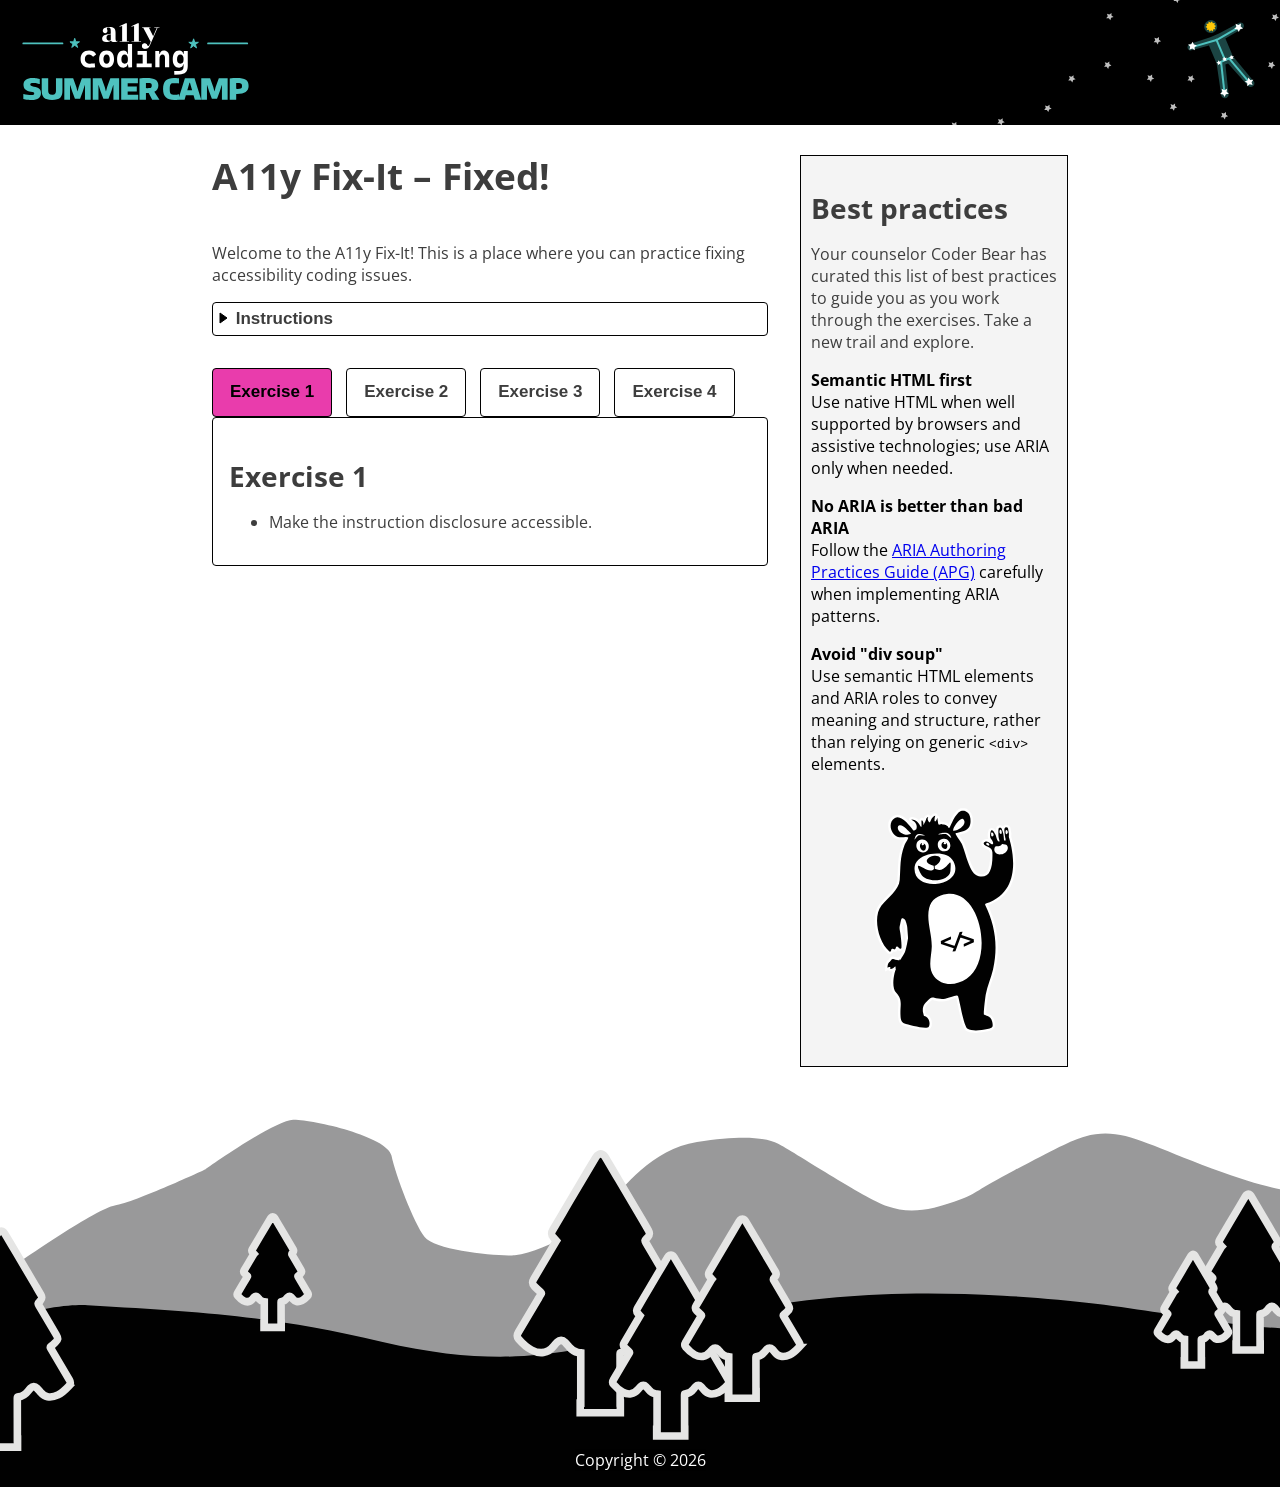
==== fixed/index.html @ e16481af "adjustments to radio group" ====
<!doctype html>
<html lang="en">
  <head>
    <meta charset="UTF-8" />
    <meta name="viewport" content="width=device-width, initial-scale=1.0" />
    <title>A11y Fix-It Fixed!</title>
    <meta http-equiv="X-UA-Compatible" content="ie=edge" />
    <link rel="stylesheet" href="./styles.css" />
    <link rel="preload" as="image" href="../images/noodles-black.png" />
    <link rel="preload" as="image" href="../images/noodles-white.png" />
    <link rel="preload" as="image" href="../images/fries.png" />
    <link rel="preload" as="image" href="../images/fries-white.png" />
    <link rel="preload" as="image" href="../images/burger.png" />
    <link rel="preload" as="image" href="../images/burger-white.png" />
    <script type="module" src="./scripts/main.js"></script>
    <link rel="preconnect" href="https://fonts.googleapis.com" />
    <link rel="preconnect" href="https://fonts.gstatic.com" crossorigin />
    <link
      href="https://fonts.googleapis.com/css2?family=Open+Sans:ital,wght@0,300..800;1,300..800&family=Rozha+One&display=swap"
      rel="stylesheet"
    />
    <link
      href="https://fonts.googleapis.com/css2?family=Material+Symbols+Outlined"
      rel="stylesheet"
    />
  </head>

  <body>
    <div class="grid-container">
      <header>
        <img
          class="left"
          src="../images/a11y-summer-camp-logo.svg"
          alt="A11y coding summer camp"
        />
        <img class="right" src="../images/header-constellation.svg" alt="" />
      </header>
      <div class="wrapper">
        <main class="exercises">
          <h1>A11y Fix-It – Fixed!</h1>
          <p>
            Welcome to the A11y Fix-It! This is a place where you can practice
            fixing accessibility coding issues.
          </p>

          <button
            id="toggle-button"
            class="disclosure-btn"
            type="button"
            aria-expanded="false"
            aria-controls="content-to-toggle"
          >
            Instructions
          </button>
          <div id="content-to-toggle" class="desc" aria-hidden="true">
            <p>
              With each exercise you will be presented with an inaccessible
              component. Your task is to identify and fix the accessibility
              issues.
            </p>
          </div>

          <div role="tablist" aria-label="Exercises" id="tablist">
            <button
              role="tab"
              aria-selected="true"
              aria-controls="exercise-1"
              id="exercise-1-tab"
              tabindex="0"
              class="tab-btn"
            >
              Exercise 1
            </button>
            <button
              role="tab"
              aria-selected="false"
              aria-controls="exercise-2"
              id="exercise-2-tab"
              tabindex="-1"
              class="tab-btn"
            >
              Exercise 2
            </button>
            <button
              role="tab"
              aria-selected="false"
              aria-controls="exercise-3"
              id="exercise-3-tab"
              tabindex="-1"
              class="tab-btn"
            >
              Exercise 3
            </button>
            <button
              role="tab"
              aria-selected="false"
              aria-controls="exercise-4"
              id="exercise-4-tab"
              tabindex="-1"
              class="tab-btn"
            >
              Exercise 4
            </button>
          </div>

          <div
            id="exercise-1"
            class="tab-content"
            role="tabpanel"
            aria-labelledby="exercise-1-tab"
          >
            <h2>Exercise 1</h2>
            <ul>
              <li>Make the instruction disclosure accessible.</li>
            </ul>
          </div>

          <div
            id="exercise-2"
            role="tabpanel"
            aria-labelledby="exercise-2-tab"
            hidden
            class="tab-content is-hidden"
          >
            <h2>Exercise 2</h2>
            <p>Fix this modal:</p>
            <button id="open-modal-button">What is ARIA?</button>

            <div
              id="modal"
              role="dialog"
              aria-modal="true"
              aria-labelledby="modal-heading"
              aria-hidden="true"
              hidden
            >
              <div class="modal-body">
                <button id="close-modal-button">Close</button>
                <h2 id="modal-heading">ARIA</h2>
                <p id="modal-description">
                  Accessible Rich Internet Applications (ARIA) provides roles,
                  states, and properties that help assistive technologies
                  understand custom web components when native HTML is not
                  enough. Use semantic HTML whenever possible and ARIA only when
                  needed. Learn more about ARIA and how to use it in the
                  following resources:
                </p>
                <ul>
                  <li>
                    <a href="https://www.w3.org/WAI/standards-guidelines/aria/"
                      >WAI-ARIA specification</a
                    >
                  </li>
                  <li>
                    <a href="https://www.w3.org/WAI/ARIA/apg/patterns/"
                      >ARIA Authoring Practices Guide (APG)</a
                    >
                  </li>
                  <li>
                    <a
                      href="https://developer.mozilla.org/en-US/docs/Web/Accessibility/ARIA"
                      >MDN ARIA documentation</a
                    >
                  </li>
                </ul>
              </div>
            </div>
          </div>

          <div
            id="exercise-3"
            role="tabpanel"
            aria-labelledby="exercise-3-tab"
            hidden
            class="tab-content is-hidden"
          >
            <h2>Exercise 3</h2>
            <p>Make this radio group accessible.</p>
            <h3 id="radio-group-label">Food options</h3>
            <div
              class="radio-group"
              aria-labelledby="radio-group-label"
              role="radiogroup"
            >
              <div
                id="a"
                role="radio"
                class="radio-option"
                aria-checked="true"
                tabindex="0"
              >
                <img src="../images/noodles-black.png" alt="Noodle bowl" />
                Option A
              </div>
              <div
                id="b"
                role="radio"
                class="radio-option"
                aria-checked="false"
                tabindex="-1"
              >
                <img src="../images/fries.png" alt="Fries" />
                Option B
              </div>
              <div
                id="c"
                role="radio"
                class="radio-option"
                aria-checked="false"
                tabindex="-1"
              >
                <img src="../images/burger.png" alt="Burger and drink" />
                Option C
              </div>
            </div>
          </div>

          <div
            id="exercise-4"
            role="tabpanel"
            aria-labelledby="exercise-4-tab"
            hidden
            class="tab-content is-hidden"
          >
            <h2>Exercise 4</h2>
            <p>Group the exercises above into a tab set.</p>
          </div>
        </main>
        <aside id="sidebar" aria-labelledby="sidebar-heading">
          <div>
            <h2 id="sidebar-heading">Best practices</h2>
            <p>
              Your counselor Coder Bear has curated this list of best practices
              to guide you as you work through the exercises. Take a new trail
              and explore.
            </p>
            <dl>
              <dt>Semantic HTML first</dt>
              <dd>
                Use native HTML when well supported by browsers and assistive
                technologies; use ARIA only when needed.
              </dd>

              <dt>No ARIA is better than bad ARIA</dt>
              <dd>
                Follow the
                <a href="https://www.w3.org/WAI/ARIA/apg/patterns/"
                  >ARIA Authoring Practices Guide (APG)</a
                >
                carefully when implementing ARIA patterns.
              </dd>

              <dt>Avoid "div soup"</dt>
              <dd>
                Use semantic HTML elements and ARIA roles to convey meaning and
                structure, rather than relying on generic
                <code>&lt;div&gt;</code> elements.
              </dd>
            </dl>
          </div>
          <figure>
            <img
              src="../images/coder-bear.svg"
              alt="Friendly, waving cartoon bear"
            />
          </figure>
        </aside>
      </div>

      <footer>
        <p>Copyright &copy; 2026</p>
      </footer>
    </div>
  </body>
</html>
---- fixed/styles.css ----
* {
  box-sizing: border-box;
  &:focus {
    outline: 2px solid #4b2e83;
    outline-offset: 2px;
  }
}
body {
  font-family: "Open Sans", sans-serif;
  margin: 0;
  padding: 0;
}
body.modal-open {
  overflow: hidden;
  &:before {
    content: "";
    position: fixed;
    top: 0;
    left: 0;
    width: 100%;
    height: 100%;
    background-color: rgba(0, 0, 0, 0.7);
    z-index: 999;
  }
}
body.modal-open .modal-body {
  position: relative;

  #close-modal-button {
    position: absolute;
    top: -20px;
    right: 0;
  }
}
dt {
  font-weight: bold;
}
dd {
  margin: 0 0 1em 0;
}

h1,
h2,
h3,
p,
li,
button {
  color: #3d3d3d;
}
h1 {
  font-size: 37px;
}
h2 {
  font-size: 28px;
  margin-bottom: 0;
}
.grid-container {
  display: flex;
  flex-direction: column;
  header {
    --logo-padding-inline: 0.75em;
    display: grid;
    grid-template-columns: 1fr 1fr;
    align-items: center;
    background-color: #000000;
    .left {
      justify-self: start;
      padding-inline: var(--logo-padding-inline);
      max-height: 83px;
    }
    .right {
      justify-self: end;
      max-height: 125px;
    }
  }
  .wrapper {
    --wrapper-padding: 2em;
    padding-inline: var(--wrapper-padding);
  }

  .exercises {
    display: flex;
    flex-direction: column;

    #content-to-toggle {
      display: none;
      border: 1px solid #010101;
      border-top: 0 none;
      padding: 1em;
    }

    .desc {
      display: none;
    }
    .disclosure-btn {
      background: transparent;
      border: 1px solid #010101;
      border-radius: 4px;
      text-align: left;
      font-size: 17px;
      font-weight: 700;
      line-height: 30px;
    }
    button[aria-expanded="false"]::before {
      content: url("data:image/svg+xml,%3C%3Fxml version='1.0' encoding='utf-8'%3F%3E%3Csvg xmlns='http://www.w3.org/2000/svg' width='12' height='12' viewBox='0 0 12 12' style='forced-color-adjust: auto;'%3E%3Cpolygon points='1 1, 1 11, 8 6' fill='currentcolor' stroke= 'currentcolor' /%3E%3C/svg%3E%0A");
      position: relative;
    }
    button[aria-expanded="true"]::before {
      content: url("data:image/svg+xml,%3C%3Fxml version='1.0' encoding='utf-8'%3F%3E%3Csvg xmlns='http://www.w3.org/2000/svg' width='12' height='12' viewBox='0 0 12 12' style='forced-color-adjust: auto;'%3E%3Cpolygon points='1 1, 11 1, 6 8' fill='currentcolor' stroke= 'currentcolor' /%3E%3C/svg%3E ");
      position: relative;
      left: -4px;
      top: 2px;
    }
    #open-modal-button {
      background: black;
      border: none;
      color: white;
      font-size: 23px;
      padding: 12px 17px;
      text-transform: uppercase;
      width: max-content;
    }

    #modal {
      display: block;
      background: white;
      border: 2px solid #333;
      padding: 20px;
      position: fixed;
      top: 20%;
      left: 20%;
      z-index: 9999;
      max-width: 50%;
    }

    #modal[hidden] {
      display: none;
    }

    .radio-group {
      display: flex;
      flex-wrap: wrap;
      gap: 10px;
      .radio-option {
        align-items: center;
        border: 4px solid #3d3d3d;
        border-radius: 18px;
        color: #000;
        cursor: pointer;
        display: flex;
        gap: 10px;
        padding: 0 25px;
        position: relative;
      }
      .radio-option:hover,
      .radio-option:focus,
      .radio-option:focus-within,
      .radio-option[aria-checked="true"] {
        background: black;
        border-color: black;
        color: #fff;
      }

      .radio-option[aria-checked="false"] {
        background: transparent;
      }

      @media (forced-colors: active) {
        .radio-option {
          forced-color-adjust: auto;
          background: Canvas;
          border-color: CanvasText;
          color: CanvasText;
        }

        .radio-option:focus,
        .radio-option:focus-visible {
          outline: 2px solid Highlight;
          outline-offset: 2px;
        }

        .radio-option[aria-checked="true"] {
          background: Highlight;
          border-color: Highlight;
          color: HighlightText;
        }
      }
    }

    #tablist {
      margin-top: 2rem;

      .tab-btn {
        background: transparent;
        border: 1px solid #010101;
        border-radius: 4px;
        font-size: 17px;
        font-weight: 700;
        line-height: 30px;
        margin-right: 10px;
        padding: 0.5em 1em;

        &[aria-selected="true"],
        &:hover,
        &:focus {
          background-color: #e93cac;
          color: black;
        }
      }
    }
    .tab-content {
      border: 1px solid #010101;
      border-radius: 4px;
      padding: 1em;
    }
    .tab-content.is-hidden {
      display: none;
    }
  }
  main {
    grid-area: main;
    padding-inline: 2em;
  }
  #sidebar {
    grid-area: sidebar;
    align-items: flex-end;
    background-color: #f4f4f4;
    border: 1px solid black;
    display: flex;
    flex-direction: column;
    justify-content: space-between;
    padding: 10px;
    margin-top: 30px;
    div {
      align-self: flex-start;
    }
    img {
      width: 144px;
    }
  }
}

footer {
  grid-area: footer;
  background-image: url(../images/footer.svg);
  background-repeat: repeat-x;
  background-size: cover;
  display: flex;
  height: 380px;
  justify-content: center;
  align-content: end;
  flex-wrap: wrap;
  margin-top: 40px;
  p {
    color: white;
    background-color: #000000;
  }
  @media (min-width: 1920px) {
    background-size: auto;
  }
}

@media (min-width: 992px) {
  .grid-container {
    header {
      --logo-padding-inline: 1.3em;
    }
    .wrapper {
      --wrapper-padding: 5em;
      display: grid;
      grid-template-areas: "main  sidebar";
      grid-template-columns: minmax(auto, 960px) 300px;
      margin: 0 100px;
      aside {
        margin-right: 2em;
      }
    }
  }
}
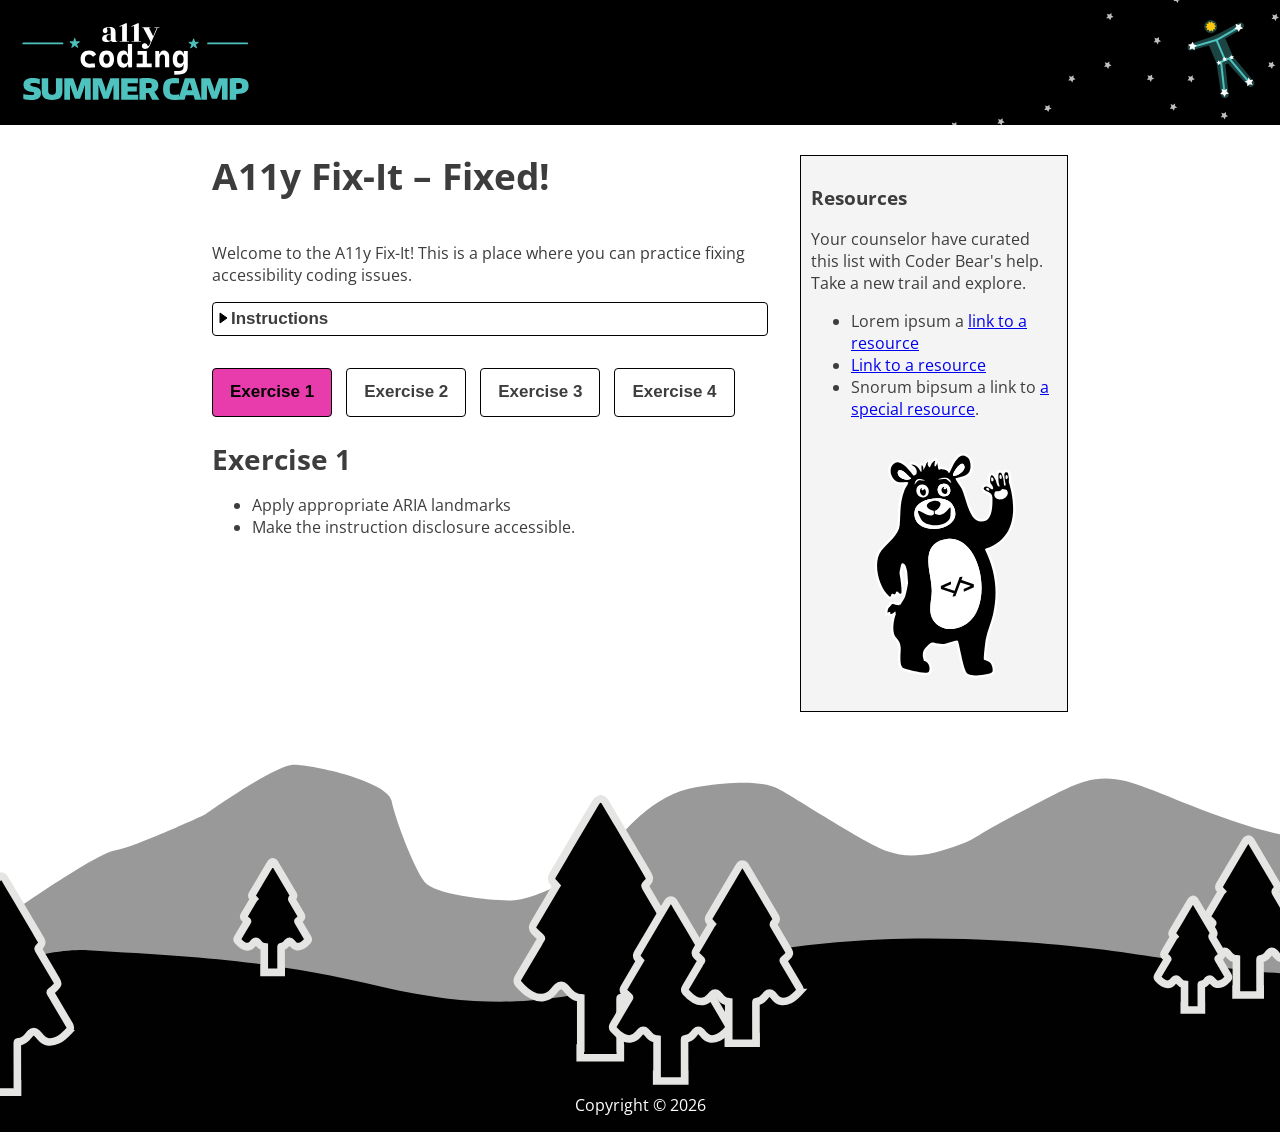
==== commit a97b34b9: "Adds link and styles to coder bear's tummy." ====
--- a/fixed/index.html
+++ b/fixed/index.html
@@ -1,275 +1,149 @@
-<!doctype html>
+<!DOCTYPE html>
 <html lang="en">
-  <head>
-    <meta charset="UTF-8" />
-    <meta name="viewport" content="width=device-width, initial-scale=1.0" />
-    <title>A11y Fix-It Fixed!</title>
-    <meta http-equiv="X-UA-Compatible" content="ie=edge" />
-    <link rel="stylesheet" href="./styles.css" />
-    <link rel="preload" as="image" href="../images/noodles-black.png" />
-    <link rel="preload" as="image" href="../images/noodles-white.png" />
-    <link rel="preload" as="image" href="../images/fries.png" />
-    <link rel="preload" as="image" href="../images/fries-white.png" />
-    <link rel="preload" as="image" href="../images/burger.png" />
-    <link rel="preload" as="image" href="../images/burger-white.png" />
-    <script type="module" src="./scripts/main.js"></script>
-    <link rel="preconnect" href="https://fonts.googleapis.com" />
-    <link rel="preconnect" href="https://fonts.gstatic.com" crossorigin />
-    <link
-      href="https://fonts.googleapis.com/css2?family=Open+Sans:ital,wght@0,300..800;1,300..800&family=Rozha+One&display=swap"
-      rel="stylesheet"
-    />
-    <link
-      href="https://fonts.googleapis.com/css2?family=Material+Symbols+Outlined"
-      rel="stylesheet"
-    />
-  </head>
 
-  <body>
-    <div class="grid-container">
-      <header>
-        <img
-          class="left"
-          src="../images/a11y-summer-camp-logo.svg"
-          alt="A11y coding summer camp"
-        />
-        <img class="right" src="../images/header-constellation.svg" alt="" />
-      </header>
-      <div class="wrapper">
-        <main class="exercises">
-          <h1>A11y Fix-It – Fixed!</h1>
-          <p>
-            Welcome to the A11y Fix-It! This is a place where you can practice
-            fixing accessibility coding issues.
-          </p>
+<head>
+  <meta charset="UTF-8">
+  <meta name="viewport" content="width=device-width, initial-scale=1.0">
+  <title>A11y Fix-It Fixed!</title>
+  <meta http-equiv="X-UA-Compatible" content="ie=edge">
+  <link rel="stylesheet" href="./styles.css">
+  <link rel="preload" as="image" href="../images/noodles-black.png">
+  <link rel="preload" as="image" href="../images/noodles-white.png">
+  <link rel="preload" as="image" href="../images/fries.png">
+  <link rel="preload" as="image" href="../images/fries-white.png">
+  <link rel="preload" as="image" href="../images/burger.png">
+  <link rel="preload" as="image" href="../images/burger-white.png">
+  <script type="module" src="./scripts/main.js"></script>
+  <link rel="preconnect" href="https://fonts.googleapis.com">
+  <link rel="preconnect" href="https://fonts.gstatic.com" crossorigin>
+  <link href="https://fonts.googleapis.com/css2?family=Open+Sans:ital,wght@0,300..800;1,300..800&family=Rozha+One&display=swap" rel="stylesheet">
+  <link href="https://fonts.googleapis.com/css2?family=Material+Symbols+Outlined" rel="stylesheet" />
 
-          <button
-            id="toggle-button"
-            class="disclosure-btn"
-            type="button"
-            aria-expanded="false"
-            aria-controls="content-to-toggle"
-          >
-            Instructions
-          </button>
-          <div id="content-to-toggle" class="desc" aria-hidden="true">
-            <p>
-              With each exercise you will be presented with an inaccessible
-              component. Your task is to identify and fix the accessibility
-              issues.
-            </p>
-          </div>
+</head>
+<body>
+  <div class="grid-container">
+  <header>
+    <img class="left" src="../images/a11y-summer-camp-logo.svg" alt="A11y summer camp header image">
+    <img class="right" src="../images/header-constellation.svg" alt="A11y summer camp header image">
+  </header>
+  <div class="wrapper">
+    <main class="exercises">
+      <h1>A11y Fix-It – Fixed!</h1>
+      <p>Welcome to the A11y Fix-It! This is a place where you can practice fixing accessibility coding issues.</p>
 
-          <div role="tablist" aria-label="Exercises" id="tablist">
-            <button
-              role="tab"
-              aria-selected="true"
-              aria-controls="exercise-1"
-              id="exercise-1-tab"
-              tabindex="0"
-              class="tab-btn"
-            >
-              Exercise 1
-            </button>
-            <button
-              role="tab"
-              aria-selected="false"
-              aria-controls="exercise-2"
-              id="exercise-2-tab"
-              tabindex="-1"
-              class="tab-btn"
-            >
-              Exercise 2
-            </button>
-            <button
-              role="tab"
-              aria-selected="false"
-              aria-controls="exercise-3"
-              id="exercise-3-tab"
-              tabindex="-1"
-              class="tab-btn"
-            >
-              Exercise 3
-            </button>
-            <button
-              role="tab"
-              aria-selected="false"
-              aria-controls="exercise-4"
-              id="exercise-4-tab"
-              tabindex="-1"
-              class="tab-btn"
-            >
-              Exercise 4
-            </button>
-          </div>
-
-          <div
-            id="exercise-1"
-            class="tab-content"
-            role="tabpanel"
-            aria-labelledby="exercise-1-tab"
-          >
-            <h2>Exercise 1</h2>
-            <ul>
-              <li>Make the instruction disclosure accessible.</li>
-            </ul>
-          </div>
-
-          <div
-            id="exercise-2"
-            role="tabpanel"
-            aria-labelledby="exercise-2-tab"
-            hidden
-            class="tab-content is-hidden"
-          >
-            <h2>Exercise 2</h2>
-            <p>Fix this modal:</p>
-            <button id="open-modal-button">What is ARIA?</button>
-
-            <div
-              id="modal"
-              role="dialog"
-              aria-modal="true"
-              aria-labelledby="modal-heading"
-              aria-hidden="true"
-              hidden
-            >
-              <div class="modal-body">
-                <button id="close-modal-button">Close</button>
-                <h2 id="modal-heading">ARIA</h2>
-                <p id="modal-description">
-                  Accessible Rich Internet Applications (ARIA) provides roles,
-                  states, and properties that help assistive technologies
-                  understand custom web components when native HTML is not
-                  enough. Use semantic HTML whenever possible and ARIA only when
-                  needed. Learn more about ARIA and how to use it in the
-                  following resources:
-                </p>
-                <ul>
-                  <li>
-                    <a href="https://www.w3.org/WAI/standards-guidelines/aria/"
-                      >WAI-ARIA specification</a
-                    >
-                  </li>
-                  <li>
-                    <a href="https://www.w3.org/WAI/ARIA/apg/patterns/"
-                      >ARIA Authoring Practices Guide (APG)</a
-                    >
-                  </li>
-                  <li>
-                    <a
-                      href="https://developer.mozilla.org/en-US/docs/Web/Accessibility/ARIA"
-                      >MDN ARIA documentation</a
-                    >
-                  </li>
-                </ul>
-              </div>
-            </div>
-          </div>
-
-          <div
-            id="exercise-3"
-            role="tabpanel"
-            aria-labelledby="exercise-3-tab"
-            hidden
-            class="tab-content is-hidden"
-          >
-            <h2>Exercise 3</h2>
-            <p>Make this radio group accessible.</p>
-            <h3 id="radio-group-label">Food options</h3>
-            <div
-              class="radio-group"
-              aria-labelledby="radio-group-label"
-              role="radiogroup"
-            >
-              <div
-                id="a"
-                role="radio"
-                class="radio-option"
-                aria-checked="true"
-                tabindex="0"
-              >
-                <img src="../images/noodles-black.png" alt="Noodle bowl" />
-                Option A
-              </div>
-              <div
-                id="b"
-                role="radio"
-                class="radio-option"
-                aria-checked="false"
-                tabindex="-1"
-              >
-                <img src="../images/fries.png" alt="Fries" />
-                Option B
-              </div>
-              <div
-                id="c"
-                role="radio"
-                class="radio-option"
-                aria-checked="false"
-                tabindex="-1"
-              >
-                <img src="../images/burger.png" alt="Burger and drink" />
-                Option C
-              </div>
-            </div>
-          </div>
-
-          <div
-            id="exercise-4"
-            role="tabpanel"
-            aria-labelledby="exercise-4-tab"
-            hidden
-            class="tab-content is-hidden"
-          >
-            <h2>Exercise 4</h2>
-            <p>Group the exercises above into a tab set.</p>
-          </div>
-        </main>
-        <aside id="sidebar" aria-labelledby="sidebar-heading">
-          <div>
-            <h2 id="sidebar-heading">Best practices</h2>
-            <p>
-              Your counselor Coder Bear has curated this list of best practices
-              to guide you as you work through the exercises. Take a new trail
-              and explore.
-            </p>
-            <dl>
-              <dt>Semantic HTML first</dt>
-              <dd>
-                Use native HTML when well supported by browsers and assistive
-                technologies; use ARIA only when needed.
-              </dd>
-
-              <dt>No ARIA is better than bad ARIA</dt>
-              <dd>
-                Follow the
-                <a href="https://www.w3.org/WAI/ARIA/apg/patterns/"
-                  >ARIA Authoring Practices Guide (APG)</a
-                >
-                carefully when implementing ARIA patterns.
-              </dd>
-
-              <dt>Avoid "div soup"</dt>
-              <dd>
-                Use semantic HTML elements and ARIA roles to convey meaning and
-                structure, rather than relying on generic
-                <code>&lt;div&gt;</code> elements.
-              </dd>
-            </dl>
-          </div>
-          <figure>
-            <img
-              src="../images/coder-bear.svg"
-              alt="Friendly, waving cartoon bear"
-            />
-          </figure>
-        </aside>
+      <button id="toggle-button" class="disclosure-btn" type="button" aria-expanded="false" aria-controls="content-to-toggle">Instructions</button>
+      <div id="content-to-toggle" class="desc" aria-hidden="true">
+        <p>With each exercise you will be presented with an inaccessible component. Your task is to identify and fix the accessibility issues.</p>
+        <p>Exercises 2 - X are commented out and can be uncommented as you progress.</p>
       </div>
 
-      <footer>
-        <p>Copyright &copy; 2026</p>
-      </footer>
+      <div role="tablist" aria-label="Exercises" id="tablist">
+        <button role="tab" aria-selected="true" aria-controls="exercise-1" id="exercise-1-tab" class="tab-btn">Exercise 1</button>
+        <button role="tab" aria-selected="false" aria-controls="exercise-2" id="exercise-2-tab" class="tab-btn">Exercise 2</button>
+        <button role="tab" aria-selected="false" aria-controls="exercise-3" id="exercise-3-tab" class="tab-btn">Exercise 3</button>
+        <button role="tab" aria-selected="false" aria-controls="exercise-4" id="exercise-4-tab" class="tab-btn">Exercise 4</button>
+      </div>
+
+      <div id="exercise-1" class="tab-content" role="tabpanel" aria-labelledby="exercise-1-tab">
+        <h2>Exercise 1</h2>
+        <ul>
+          <li>Apply appropriate ARIA landmarks</li>
+          <li>Make the instruction disclosure accessible.</li>
+        </ul>
+      </div>
+
+      <div id="exercise-2" role="tabpanel" aria-labelledby="exercise-2-tab" class="tab-content is-hidden">
+        <h2>Exercise 2</h2>
+        <p>Fix this modal:</p>
+        <button id="open-modal-button">View hints</button>
+
+        <div id="modal" role="dialog" aria-modal="true" aria-labelledby="modal-heading" aria-hidden="true">
+          <div class="modal-body">
+            <button id="close-modal-button">Close</button>
+            <h2 id="modal-heading">Hints</h2>
+            <p>Here are some <a href="#">hints</a> to help you complete the <a href="#">exercises</a>.</p>
+            <button id="another-button">Another Button</button>
+          </div>
+        </div>
+      </div>
+
+      <div id="exercise-3" role="tabpanel" aria-labelledby="exercise-3-tab" class="tab-content is-hidden">
+        <h2>Exercise 3</h2>
+        <p>Make this radio group accessible.</p>
+        <div class="radio-group" aria-label="Food options" role="radiogroup">
+          <div id="a" role="radio" class="radio-option selected" aria-checked="true" tabindex="0">
+            <img src="../images/noodles-black.png" alt="Noodle bowl">
+            Option A
+          </div>
+          <div id="b" role="radio" class="radio-option" aria-checked="false" tabindex="-1">
+            <img src="../images/fries.png" alt="Fries">
+            Option B
+          </div>
+          <div id="c" role="radio" class="radio-option" aria-checked="false" tabindex="-1">
+            <img src="../images/burger.png" alt="Burger and drink">
+            Option C
+          </div>
+        </div>
+      </div>
+
+      <div id="exercise-4" role="tabpanel" aria-labelledby="exercise-4-tab" class="tab-content is-hidden">
+        <h2>Exercise 4</h2>
+        <p>Group the exercises above into a tab set.</p>
+      </div>
+    </main>
+  <aside id="sidebar" aria-labelledby="sidebar-heading">
+    <div>
+      <h3 id="sidebar-heading">Resources</h3>
+      <p>Your counselor have curated this list with Coder Bear's help. Take a new trail and explore.</p>
+      <ul>
+        <li>Lorem ipsum a <a href="#">link to a resource</a></li>
+        <li><a href="#">Link to a resource</a></li>
+        <li>Snorum bipsum a link to <a href="#">a special resource</a>.</li>
+      </ul>
     </div>
-  </body>
-</html>
+    <figure>
+      <svg xmlns="http://www.w3.org/2000/svg" viewBox="0 0 300 475" role="img" aria-labelledby="coder-bear-title">
+        <title id="coder-bear-title">Friendly, waving cartoon bear</title>
+        <g>
+          <path class="cls-2" d="M288.04,61.73c.03-1.27.12-4.1.18-5.43.05-1.12-.09-1.83-.27-2.57-.12-.5-.33-1.35-.62-3.74-.05-.36-.09-.74-.13-1.11-.23-2.06-.49-4.39-1.43-6.48-1.5-3.33-4.43-5.25-8.06-5.25-2.87,0-5.29,1.16-6.88,3.22-1.9-1.88-3.96-2.13-6.2-2.22-.28-.01-.59-.02-.93-.04h-.32c-1.65,0-3.21.66-4.39,1.86-2.07,2.1-2.62,5.49-2.72,9.72-2.12-3.07-5.12-6.05-8.79-6.05-1.78,0-6.07.75-7.57,7.75-1.46,6.8-1.2,12.19.75,16.07-1.29-.5-2.64-.82-4.06-.83h-.07c-3.5,0-8.14,1.73-10.07,5.54-.87,1.72-1.86,5.26,1.29,9.53,1.69,2.28,4.39,3.44,7.26,4.66,5.34,2.28,8.59,3.99,8.75,8.64.91,26.36-3.82,36.98-7.94,41.24-2.4,2.49-5.43,3.7-9.24,3.7-1.6,0-3.36-.21-5.23-.63-11.46-2.57-18.54-25.01-24.24-43.04-2.76-8.73-5.36-16.98-8.37-23.03-1.52-3.06-4.1-6.79-6.6-10.4-1.07-1.54-2.27-3.27-3.24-4.78.79-.2,1.61-.39,2.45-.59,8.5-2.04,19.09-4.57,24.06-14.63,4.43-8.95,3.85-25.53-3.53-33.5-4.43-4.79-9.22-7.21-14.21-7.21v-.02c-13.35,0-22.57,16.47-30.09,33.27-3.41-2.47-8.04-4.05-11.03-4.05-.22,0-.44,0-.65.02-.89-.42-2.25-.95-3.9-.95-.51,0-1.08.05-1.71.19-.08-.52-.16-1.04-.23-1.51-.21-1.38-.43-2.8-.69-4.18-.2-1.04-.33-1.73-.45-2.24-.75-3.31-2.92-4.21-4.26-4.43-.05-.95-.34-1.86-.88-2.66-.97-1.45-2.62-2.31-4.4-2.31-2.84,0-6.66,2.77-9.6,6.15-.13-.49-.35-.99-.69-1.5-.94-1.41-2.53-2.26-4.24-2.26-1.58,0-2.73.68-3.84,1.34-3.6,2.14-4.4,4.77-5.1,7.09,0,.04-.03.09-.04.13-.96-.86-2.3-1.65-4.05-1.65-1.5,0-2.91.6-3.95,1.7-.95.99-1.46,2.19-1.71,3.69-2.06-2.04-4.56-3.96-7.6-5.31-2.51-1.12-5.29-1.78-7.42-1.78-3.86,0-5.3,2.31-5.74,3.3-1.92,4.33,2.19,6.93,3.94,8.05,2.04,1.29,5.12,3.25,6.26,5.96.58,1.39.68,3.03.3,4.99-.05-.06-.09-.12-.14-.18-8.34-10.59-20.93-26.58-34.57-26.59-2.74,0-5.38.65-7.83,1.94-8.78,4.61-13.1,14.46-11.27,25.72,1.69,10.39,9,21.77,21.51,23.8,1.62.26,3.28.39,5.09.39,1.95,0,3.76-.14,5.51-.28.67-.05,1.33-.11,1.98-.15-.16.27-.32.54-.47.8-1.66,2.81-3.55,5.99-4.66,8.99-7.97,21.62-8.57,36.72-9.27,54.21-.25,6.2-.5,12.61-1.09,19.87-1.07,13.19-11.85,24.13-23.26,35.72-4.68,4.75-9.52,9.66-13.66,14.78-9.47,11.7-12.64,30.89-8.68,52.63,3.77,20.71,13.28,39.3,25.43,49.72,1.32,1.13,3,1.75,4.73,1.75,3.21,0,6.01-2.06,6.99-5.07.83.31,1.7.47,2.59.47,2.82,0,5.33-1.6,6.55-4.03l.93.76c1.31,1.07,2.96,1.66,4.64,1.66,2.47,0,4.65-1.19,5.98-3.06-.72,2.49-1.39,4.31-1.96,5.3-.95,1.64-2.08,3.53-3.28,5.54-.85,1.42-1.77,2.96-2.71,4.56-1.32.07-2.52.58-3.43,1.43-.1-.02-.2-.04-.31-.07-2.28-.49-4.02-.96-5.41-1.34-1.99-.55-3.43-.94-4.96-.94-4.14,0-6.09,3.02-6.74,4.01-.25.39-.46.71-.63.99-.51.79-1.36,1.78-2.57,2.97-.42.41-.92.91-1.52,1.5-3.57,3.54-4.06,10.66-4.11,13.56l-.13,7.95,6.5-2.99c1.23,1.87,3.37,2.94,5.92,2.94,1.06,0,2.16-.18,3.27-.52-.39,1.29-.71,2.52-.97,3.7-3.21,14.68-4.97,34.4,4.92,44.96,8.71,9.3,8.33,16.07,7.71,27.29-.23,4.22-.5,8.99-.28,14.48v.13c.31,7.78.77,19.53,11.88,23.31,5.6,1.9,30.99,8.99,44.66,8.99,3.94,0,9.45-.48,11.83-4.68,3.08-5.42,3.01-13.1-.18-19.56-2.3-4.67-5.94-7.99-10.21-9.41-.14-.51-.3-1.19-.5-2.09-.06-.27-.11-.48-.14-.62l-.71-2.87c-.54-9.88,1.91-12.23,9.88-19.88,1.05-1.01,2.18-2.09,3.38-3.27.22-.2,1.09-.56,2.03-.56.31,0,.48.04.52.05,7.77,2.18,13.83,3.2,19.05,3.2,6.57,0,11.49-1.58,17.2-3.41,3.44-1.1,7.27-2.33,12.23-3.49,1.28,4.68,2.74,11.48,4.28,18.62,5.74,26.61,10,44.42,16.68,49.41,4.96,3.7,15.66,4.51,19.37,4.51.65,0,1.25-.02,1.8-.05,6.13-.4,17.88-2.24,23.83-3.31,5.93-1.07,10.68-2.2,13.38-6.21,2.48-3.68,2.16-8.39.92-14.33-2.72-12.97-11.87-15.79-16.78-17.31-.24-.07-.5-.16-.77-.24.18-7.8,3.11-33.05,3.97-37.94,1.64-9.32,4.66-18.2,7.85-27.61,2.66-7.85,5.42-15.96,7.27-24.29,10.48-47.09,5.6-89.94-15.35-134.58,18.01-6.51,32-16.81,41.63-30.63,8.35-11.99,13.44-26.68,15.12-43.66,2.01-20.24-.79-43.4-8.32-68.82ZM62.6,266.86c-.37-3.99-.96-6.96-1.44-9.35-.91-4.56-1.37-6.84.34-12.54.62-2.07,1.01-4.02,1.35-5.73.06-.29.12-.61.19-.94,1.4,2.99,3.85,11.61,3.67,15.47v.62l1.3,16.96c.06.85.03,1.69-.11,2.51-1.14,6.72-2.35,12.77-3.5,17.59.28-6.56-.7-14.95-1.37-20.68-.18-1.58-.34-2.94-.43-3.91ZM235.17,201.09c-1.38.46-2.03,1.91-1.39,3.22,21.07,43.58,26.92,86.19,16.27,134.03-3.93,17.66-12.01,34.26-15.16,52.12-.92,5.18-5.1,40.3-3.78,41.94,2.35,2.93,14.42,1.24,17.39,15.43,2.33,11.14.14,12.71-10.29,14.59-5.93,1.07-17.5,2.87-23.27,3.25-.44.03-.94.04-1.48.04-4.88,0-13.24-1.17-16.38-3.51-8.31-6.2-15.15-52.87-19.88-67.91-.31-.97-1.26-1.58-2.27-1.58-.17,0-.34.02-.51.05-15.24,3.24-20.78,7.32-30.73,7.32-4.54,0-9.99-.85-17.7-3.01-.58-.16-1.21-.24-1.87-.24-2.01,0-4.24.72-5.53,1.99-10.68,10.48-15.55,13.32-14.73,27.23,0,.16.03.31.07.46l.76,3.07c.22.92,1.15,5.71,2.09,5.84,9.33,1.29,13.63,14.83,9.45,22.19-.87,1.54-3.64,2.15-7.48,2.15-12.7,0-37.07-6.69-43.05-8.72-7.9-2.69-8.19-11.25-8.49-18.9-.78-19.87,5.04-30.23-8.78-44.98-8.33-8.9-6.56-27.33-3.69-40.47.66-3,1.75-6.17,3.04-9.38-.46-.56-.79-.97-.79-.97,0,0,.55-3.8-.82-3.8-.44,0-1.09.4-2.02,1.46-2.04,2.31-4.78,3.46-6.6,3.46-1.58,0-2.47-.87-1.59-2.59.65-1.29.17-1.71-.75-1.71-1.72,0-4.95,1.49-4.95,1.49,0,0,.12-7.6,2.63-10.09,4.28-4.24,3.39-3.18,5.41-6.3.81-1.25,1.47-1.73,2.53-1.73,1.59,0,4.09,1.06,9.33,2.18,1.95.41,3.18.57,3.95.57,2.6,0-.18-1.83,1.15-1.83h.13c.72.05,1.36.32,2.05.63,2.91-5.03,5.74-9.62,7.82-13.22,3.14-5.43,6.49-24.12,7.51-30.12.21-1.23.26-2.48.17-3.73l-1.3-16.96c.27-5.81-3.69-18.49-5.34-19.72-2.26-1.69-3.83-2.41-4.96-2.41-3.15,0-2.88,5.61-4.69,11.65-3.08,10.26-.13,12.44.92,23.79.45,4.86,2.4,17.75,1.67,25.67-.12,1.27-1.19,2.08-2.32,2.08-.51,0-1.03-.17-1.47-.53l-4.04-3.3c-.44-.36-.96-.53-1.47-.53-1.01,0-1.99.66-2.27,1.77l-.6,2.43c-.27,1.07-1.23,1.77-2.26,1.77-.28,0-.56-.05-.84-.16l-2.76-1.07c-.28-.11-.56-.16-.84-.16-1.04,0-2,.7-2.27,1.78l-.59,2.41c-.27,1.11-1.27,1.79-2.29,1.79-.52,0-1.04-.17-1.48-.55C10.19,280.49-.63,227.91,17.66,205.32c13.97-17.26,36.32-32.26,38.02-53.24,2.28-28.24-.34-44.51,10.07-72.75,1.77-4.81,6.32-10.89,7.44-14.17.74-2.17-.07-2.37-1.23-2.37-.27,0-.55.01-.84.01-.18,0-.36,0-.53-.02-.64-.05-1.28-.07-1.92-.07-3.28,0-6.51.53-9.96.53-1.39,0-2.82-.09-4.29-.32-17.78-2.88-24.78-31.72-8.72-40.15,1.8-.94,3.64-1.37,5.51-1.37,12.14,0,25.22,17.9,32.4,26.9.45.57,1.12.86,1.79.86.52,0,1.04-.17,1.48-.51,1.06-.82,2.24-1.45,3.35-2.2.93-3,1.48-6.69,0-10.22-2.7-6.42-10.72-8.96-10.24-10.04.1-.22.53-.34,1.17-.34,1.25,0,3.31.43,5.39,1.35,7.68,3.41,11.31,11.49,13.25,14.01.48-.21.94-.45,1.42-.64,0-.07.02-.1.01-.18.05-5.26-.94-12.83.61-12.83.37,0,.87.42,1.57,1.39,2.53,3.52.91,8.8,1.34,8.8.19,0,.78-1.04,2.31-3.73,4.98-8.76,2.9-10.57,6.54-12.73.74-.44,1.12-.64,1.28-.64.63,0-2.21,3.17-.2,7.3,1.23,2.52,2.16,3.8,3.04,3.8s1.77-1.42,2.82-4.32c1.71-4.69,7.5-9.17,8.86-9.17.28,0,.37.19.2.6-1.7,4.13-2.22,11.25-.16,11.25.38,0,.84-.24,1.4-.78,2.51-2.41,2.71-6.17,2.99-6.17.13,0,.27.74.64,2.68.74,3.9,1.16,8.65,2.11,10.83.85.14,1.71.17,2.55.34,1.07-1.23,2.03-1.61,2.88-1.61,1.44,0,2.57,1.1,3.38,1.1.09,0,.17-.01.25-.04.25-.09.56-.13.93-.13,3.43,0,11.23,3.67,10.74,7.18.21.06.43.09.64.09.88,0,1.72-.49,2.1-1.36,5-11.52,15-35.11,27.64-35.13,3.34.01,6.87,1.66,10.53,5.61,5.78,6.24,6.37,20.49,2.72,27.88-4.85,9.8-17.04,10.71-26.17,13.37-1.52.44-3.61-.77-2.38,2.59,1.41,3.85,9.09,13.23,11.89,18.88,9.47,19.09,15.65,64.16,35.99,68.73,2.25.5,4.36.76,6.33.76,16.41,0,23.3-17.38,22.18-50.11-.41-11.97-14.23-12.36-16.99-16.1-3.6-4.88,1.99-7.1,4.75-7.1h.04c4.36.03,9.6,6.2,12.15,6.2.32,0,.59-.1.82-.31,2.1-1.99-.19-7.04-3.49-10.9s-1.83-11.52-1.26-14.17c.6-2.81,1.59-3.8,2.68-3.8,2.29,0,5.02,4.35,5.62,5.37.43.79,1.28,2.35,2.12,3.89.51.94,1.35,3.54,1.55,4.59.67,3.46,2.82,8.78,5.22,9.26.39.08.7.12.94.12,2.57,0-2.18-4.41-1.65-16.26.1-2.3-.71-12.5,2.09-12.5h.06c2.88.15,3.45-.14,4.75,1.97.27.43.66,1.73,1.83,5.38,2.4,7.45,2.56,13.89,2.65,15.67.09,1.88.34,3.87,2.23,4.15.06,0,.11,0,.16,0,1.71,0,1.4-4.22.83-5.13-.17-.27-1.18-5.24-1.29-6.64-.1-1.42-1.12-8.72-.98-10.24.18-1.84-.05-6.12,4.07-6.12s4.16,4.54,4.65,8.46c.59,4.76.92,4.31.86,5.47-.08,1.66-.22,6.28-.19,6.36,6.54,21.87,31.67,112.23-47.83,138.64Z"/>
+          <path class="cls-1" d="M235.17,201.09c79.5-26.41,54.37-116.77,47.83-138.64-.03-.08.11-4.7.19-6.36.06-1.16-.27-.71-.86-5.47-.49-3.92-.54-8.46-4.65-8.46s-3.89,4.28-4.07,6.12c-.14,1.52.88,8.82.98,10.24.11,1.4,1.12,6.37,1.29,6.64.57.91.88,5.13-.83,5.13-.05,0-.1,0-.16,0-1.89-.28-2.14-2.27-2.23-4.15-.09-1.78-.25-8.22-2.65-15.67-1.17-3.65-1.56-4.95-1.83-5.38-1.3-2.11-1.87-1.82-4.75-1.97h-.06c-2.8,0-1.99,10.2-2.09,12.5-.53,11.85,4.22,16.26,1.65,16.26-.24,0-.55-.04-.94-.12-2.4-.48-4.55-5.8-5.22-9.26-.2-1.05-1.04-3.65-1.55-4.59-.84-1.54-1.69-3.1-2.12-3.89-.6-1.02-3.33-5.37-5.62-5.37-1.09,0-2.08.99-2.68,3.8-.57,2.65-2.04,10.31,1.26,14.17s5.59,8.91,3.49,10.9c-.23.21-.5.31-.82.31-2.55,0-7.79-6.17-12.15-6.2h-.04c-2.76,0-8.35,2.22-4.75,7.1,2.76,3.74,16.58,4.13,16.99,16.1,1.12,32.73-5.77,50.11-22.18,50.11-1.97,0-4.08-.26-6.33-.76-20.34-4.57-26.52-49.64-35.99-68.73-2.8-5.65-10.48-15.03-11.89-18.88-1.23-3.36.86-2.15,2.38-2.59,9.13-2.66,21.32-3.57,26.17-13.37,3.65-7.39,3.06-21.64-2.72-27.88-3.66-3.95-7.19-5.6-10.53-5.61-12.64.02-22.64,23.61-27.64,35.13-.38.87-1.22,1.36-2.1,1.36-.21,0-.43-.03-.64-.09.49-3.51-7.31-7.18-10.74-7.18-.37,0-.68.04-.93.13-.08.03-.16.04-.25.04-.81,0-1.94-1.1-3.38-1.1-.85,0-1.81.38-2.88,1.61-.84-.17-1.7-.2-2.55-.34-.95-2.18-1.37-6.93-2.11-10.83-.37-1.94-.51-2.68-.64-2.68-.28,0-.48,3.76-2.99,6.17-.56.54-1.02.78-1.4.78-2.06,0-1.54-7.12.16-11.25.17-.41.08-.6-.2-.6-1.36,0-7.15,4.48-8.86,9.17-1.05,2.9-1.9,4.32-2.82,4.32s-1.81-1.28-3.04-3.8c-2.01-4.13.83-7.3.2-7.3-.16,0-.54.2-1.28.64-3.64,2.16-1.56,3.97-6.54,12.73-1.53,2.69-2.12,3.73-2.31,3.73-.43,0,1.19-5.28-1.34-8.8-.7-.97-1.2-1.39-1.57-1.39-1.55,0-.56,7.57-.61,12.83.01.08-.01.11-.01.18-.48.19-.94.43-1.42.64-1.94-2.52-5.57-10.6-13.25-14.01-2.08-.92-4.14-1.35-5.39-1.35-.64,0-1.07.12-1.17.34-.48,1.08,7.54,3.62,10.24,10.04,1.48,3.53.93,7.22,0,10.22-1.11.75-2.29,1.38-3.35,2.2-.44.34-.96.51-1.48.51-.67,0-1.34-.29-1.79-.86-7.18-9-20.26-26.9-32.4-26.9-1.87,0-3.71.43-5.51,1.37-16.06,8.43-9.06,37.27,8.72,40.15,1.47.23,2.9.32,4.29.32,3.45,0,6.68-.53,9.96-.53.64,0,1.28.02,1.92.07.17.02.35.02.53.02.29,0,.57-.01.84-.01,1.16,0,1.97.2,1.23,2.37-1.12,3.28-5.67,9.36-7.44,14.17-10.41,28.24-7.79,44.51-10.07,72.75-1.7,20.98-24.05,35.98-38.02,53.24-18.29,22.59-7.47,75.17,16.08,95.44.44.38.96.55,1.48.55,1.02,0,2.02-.68,2.29-1.79l.59-2.41c.27-1.08,1.23-1.78,2.27-1.78.28,0,.56.05.84.16l2.76,1.07c.28.11.56.16.84.16,1.03,0,1.99-.7,2.26-1.77l.6-2.43c.28-1.11,1.26-1.77,2.27-1.77.51,0,1.03.17,1.47.53l4.04,3.3c.44.36.96.53,1.47.53,1.13,0,2.2-.81,2.32-2.08.73-7.92-1.22-20.81-1.67-25.67-1.05-11.35-4-13.53-.92-23.79,1.81-6.04,1.54-11.65,4.69-11.65,1.13,0,2.7.72,4.96,2.41,1.65,1.23,5.61,13.91,5.34,19.72l1.3,16.96c.09,1.25.04,2.5-.17,3.73-1.02,6-4.37,24.69-7.51,30.12-2.08,3.6-4.91,8.19-7.82,13.22-.69-.31-1.33-.58-2.05-.63h-.13c-1.33,0,1.45,1.83-1.15,1.83-.77,0-2-.16-3.95-.57-5.24-1.12-7.74-2.18-9.33-2.18-1.06,0-1.72.48-2.53,1.73-2.02,3.12-1.13,2.06-5.41,6.3-2.51,2.49-2.63,10.09-2.63,10.09,0,0,3.23-1.49,4.95-1.49.92,0,1.4.42.75,1.71-.88,1.72,0,2.59,1.59,2.59,1.82,0,4.56-1.15,6.6-3.46.93-1.06,1.58-1.46,2.02-1.46,1.37,0,.82,3.8.82,3.8,0,0,.33.41.79.97-1.29,3.21-2.38,6.38-3.04,9.38-2.87,13.14-4.64,31.57,3.69,40.47,13.82,14.75,8,25.11,8.78,44.98.3,7.65.59,16.21,8.49,18.9,5.98,2.03,30.35,8.72,43.05,8.72,3.84,0,6.61-.61,7.48-2.15,4.18-7.36-.12-20.9-9.45-22.19-.94-.13-1.87-4.92-2.09-5.84l-.76-3.07c-.04-.15-.07-.3-.07-.46-.82-13.91,4.05-16.75,14.73-27.23,1.29-1.27,3.52-1.99,5.53-1.99.66,0,1.29.08,1.87.24,7.71,2.16,13.16,3.01,17.7,3.01,9.95,0,15.49-4.08,30.73-7.32.17-.03.34-.05.51-.05,1.01,0,1.96.61,2.27,1.58,4.73,15.04,11.57,61.71,19.88,67.91,3.14,2.34,11.5,3.51,16.38,3.51.54,0,1.04-.01,1.48-.04,5.77-.38,17.34-2.18,23.27-3.25,10.43-1.88,12.62-3.45,10.29-14.59-2.97-14.19-15.04-12.5-17.39-15.43-1.32-1.64,2.86-36.76,3.78-41.94,3.15-17.86,11.23-34.46,15.16-52.12,10.65-47.84,4.8-90.45-16.27-134.03-.64-1.31,0-2.76,1.39-3.22ZM71.18,57.74h0c-.35.01-.7,0-1.06-.03-.09,0-.18,0-.28-.02-.28-.01-.56-.04-.84-.08-.54-.05-1.08-.14-1.62-.25-.31-.05-.62-.12-.92-.2-.33-.07-.66-.16-.98-.26-.15-.03-.3-.07-.44-.12-.31-.1-.62-.2-.93-.3-.01,0-.03-.01-.05-.02-.22-.08-.44-.16-.65-.25-.17-.05-.33-.12-.49-.18l-.15-.06c-.06-.03-.13-.05-.19-.09-.27-.11-.54-.22-.81-.35-.48-.21-.95-.44-1.41-.69-.15-.09-.31-.17-.46-.25-.16-.09-.32-.19-.48-.28-.44-.26-.86-.54-1.27-.82-.01-.01-.03-.02-.05-.04-.47-.31-.91-.65-1.34-1-.2-.16-.41-.33-.6-.5,0-.02-.03-.03-.04-.04-.2-.17-.39-.34-.57-.53-1.21-1.15-2.2-2.42-2.88-3.76-.1-.21-.2-.42-.29-.63-.08-.18-.16-.37-.22-.56-.02-.05-.04-.1-.05-.15-.06-.17-.11-.34-.16-.51-.03-.09-.05-.18-.07-.28-.04-.15-.08-.31-.1-.46-.02-.07-.03-.14-.04-.22-.03-.19-.05-.37-.07-.56-.02-.23-.03-.46-.03-.69,0-.27.01-.54.04-.82.06-1.91.73-3.55,2.63-4.28.72-.27,1.46-.4,2.23-.4.27,0,.55.02.83.05.46.05.93.14,1.4.27.25.07.51.15.76.24.23.08.46.17.69.27.06.02.12.05.18.08.15.06.31.13.47.22.21.1.42.21.64.32.21.11.42.23.64.35.21.12.42.25.64.38,1.71,1.05,3.43,2.42,5.12,3.9.21.18.42.37.63.56.21.18.42.37.63.57,1.49,1.36,2.93,2.78,4.29,4.1.17.17.33.33.5.5,1.31,1.28,2.54,2.47,3.64,3.43.13.12.25.23.38.33.5.42.96.79,1.4,1.1-2.03,2.1-4.98,3.01-8.2,3.01ZM178.36,29.03c.27-.26.53-.51.8-.76,2.39-2.2,4.78-3.63,6.79-3.63.25,0,.49.02.73.07.09.02.18.04.27.07.11.02.21.06.32.1.01-.01.01,0,.01,0,.08.02.15.06.22.1t.02.01c.07.03.14.07.2.1.52.28.99.72,1.41,1.31,6.95,9.85-10.56,22.97-20.75,22.97h-.01c-.5,0-.99-.03-1.45-.1,0-.02-.01-.04-.01-.06-.4-3.87,5.42-14.22,11.45-20.18ZM138.25,69.8c.13-.14.27-.27.41-.41.42-.39.87-.75,1.37-1.09.65-.44,1.38-.83,2.17-1.16,1.39-.57,2.99-.94,4.81-1.06.32-.02.63-.03.94-.03.54,0,1.06.03,1.56.09.22.02.45.06.67.09.71.13,1.39.3,2.04.53.37.13.72.28,1.07.45.2.1.4.2.59.31.19.1.38.2.57.31.21.13.41.25.61.39.27.19.54.39.8.6s.51.43.75.66c.2.18.39.37.57.57.08.08.16.16.22.24.13.15.26.3.39.46.08.1.16.2.24.3.02.02.04.05.06.08.16.2.31.42.45.63.16.24.32.48.46.73.05.07.09.13.12.2.15.26.29.52.42.78.09.18.17.36.25.55.07.15.13.29.19.44.14.33.26.66.37.99.06.2.13.4.18.61.12.4.22.82.3,1.23.05.26.1.52.13.78.05.3.08.6.11.9.01.12.02.24.02.36.02.29.03.57.03.86,0,5.81-3.5,11.35-11.49,12.1-.49.05-.98.07-1.45.07-.24,0-.47-.01-.7-.02-.23-.01-.46-.02-.68-.05-.22-.02-.44-.04-.65-.08h-.03c-.16-.02-.31-.05-.47-.08-.89-.16-1.73-.41-2.52-.74-.19-.08-.38-.16-.56-.25-.31-.14-.6-.3-.89-.47-.29-.16-.57-.34-.84-.53,0,0,0,.01-.01,0-.27-.19-.52-.38-.76-.58-.01,0-.02-.01-.03-.02-.25-.2-.49-.42-.73-.64-.21-.2-.41-.41-.62-.63-.47-.52-.9-1.07-1.28-1.65-.17-.25-.33-.51-.48-.78-.12-.2-.23-.4-.33-.61-.07-.13-.14-.27-.2-.4-.25-.52-.46-1.06-.65-1.6-.01-.03-.02-.07-.03-.1-.1-.29-.18-.58-.26-.87-.09-.36-.17-.71-.24-1.06-.05-.28-.1-.56-.13-.84-.05-.36-.09-.72-.1-1.07-.02-.28-.03-.57-.03-.85,0-3.19,1.05-6.32,3.29-8.64ZM110.79,158.27c-.51-.14-1.02-.29-1.52-.45-.46-.14-.91-.28-1.35-.44-1.25-.43-2.48-.92-3.66-1.45-.16-.07-.31-.14-.47-.22-.26-.13-.52-.25-.78-.38-.25-.12-.51-.25-.76-.39-.51-.26-1-.54-1.49-.83-.24-.13-.48-.28-.72-.43-.24-.15-.48-.3-.71-.46-.23-.14-.46-.29-.68-.46-.51-.35-1.01-.71-1.49-1.09-.18-.13-.35-.27-.52-.42-.92-.74-1.78-1.54-2.59-2.38-.14-.14-.28-.29-.41-.44-.31-.32-.6-.66-.88-1-.25-.28-.48-.58-.71-.88-.02-.02-.03-.05-.05-.07-.27-.36-.54-.72-.79-1.09-.04-.06-.08-.12-.12-.18-.22-.32-.43-.65-.63-.99-.23-.37-.45-.75-.66-1.14-.01-.02-.02-.04-.03-.06-.22-.41-.43-.82-.62-1.24-.16-.32-.3-.65-.44-.98-.07-.15-.13-.3-.18-.45-.16-.39-.31-.79-.45-1.2-.04-.1-.08-.19-.1-.29-.12-.34-.23-.69-.32-1.03-.09-.3-.17-.6-.25-.91-.1-.38-.19-.75-.26-1.13-.04-.18-.08-.37-.11-.56-.06-.3-.12-.6-.16-.91-.06-.36-.11-.71-.16-1.08-.05-.38-.09-.76-.11-1.14-.03-.24-.04-.48-.05-.72-.03-.3-.05-.59-.05-.89-.02-.44-.03-.88-.03-1.33,0-1.67.11-3.4.35-5.21,2.01-15.23,19.68-23.8,33.31-26.15,4.12-.71,8.65-1.16,13.24-1.16,1.34,0,2.69.04,4.03.12.37.02.74.05,1.11.08.39.03.79.06,1.18.1.26.02.52.05.78.08.35.04.7.08,1.05.13.4.05.8.11,1.2.17.37.05.73.11,1.1.18.38.06.76.13,1.14.21.66.13,1.31.27,1.96.43,1.07.26,2.13.55,3.17.89.29.09.58.19.87.29.02.01.04.01.06.02.29.1.57.21.85.32.5.18.99.38,1.47.59.28.11.56.23.83.36,1.31.6,2.56,1.27,3.76,2.04.26.16.52.32.77.5.32.21.64.44.96.67.43.31.84.64,1.24.98.19.15.38.31.57.48.25.21.5.44.74.67.16.15.32.3.47.46.19.18.37.37.54.56.46.47.89.95,1.29,1.46.19.23.37.46.55.69.24.3.46.61.68.93.05.06.09.13.13.19.16.23.32.47.47.72.1.15.19.3.28.46.17.27.34.55.49.83.22.38.42.77.62,1.17,14.51,29.3-14.5,46.81-41.8,46.81-.63,0-1.26-.01-1.89-.03-.41-.01-.83-.03-1.24-.05-.52-.02-1.04-.06-1.56-.1h-.02c-.46-.03-.92-.07-1.37-.12-.18-.01-.35-.03-.52-.05-.39-.04-.78-.09-1.17-.14-.42-.05-.85-.11-1.27-.18-1.68-.25-3.34-.58-4.96-.99-.39-.09-.77-.19-1.15-.3ZM168.43,368.07c-1.59.23-3.17.39-4.75.48-.99.06-1.97.09-2.95.09h-.01c-.98.01-1.96-.02-2.94-.08-.02-.01-.03-.01-.05-.01-7.36-.44-14.48-2.57-20.77-6.74-3.32-2.2-6.4-4.97-9.17-8.36-.28-.32-.53-.64-.79-.97-.18-.23-.36-.46-.52-.7-.17-.23-.34-.46-.5-.7-.17-.23-.33-.47-.48-.7-.2-.3-.4-.6-.58-.9-2.24-3.62-3.67-7.46-4.53-11.43l-.03-.18c-1.11-5.22-1.23-10.67-.91-16.18.59-10.4,2.79-20.99,2.97-30.5.03-1.44.02-2.89-.02-4.33,0-.02,0-.04,0-.06-.7-26.02-11.37-52.45-5.41-76.27.59-2.36,1.34-4.56,2.23-6.6.19-.45.39-.9.61-1.34,1.88-3.92,4.32-7.24,7.24-10.02,6.78-6.48,16.12-10.06,27.03-11.49,2.17-.28,4.3-.42,6.38-.42,66.15,0,90.97,139.6,34.52,177.04-8.03,5.32-17.25,9.01-26.53,10.37h-.04Z"/>
+          <path class="cls-2" d="M54.31,38.46c-1.9.73-2.57,2.37-2.63,4.28-.82,7.85,10.43,15.01,19.5,15.01h0c3.22-.01,6.17-.92,8.2-3.02-5.35-3.77-15.11-16.68-22.84-16.67-.77,0-1.51.13-2.23.4ZM56.67,43.07c3.28.14,9.26,5.93,12.99,9.59-4.09-.46-8.71-2.68-11.26-5.52-.72-.8-1.9-2.37-1.75-3.89l.02-.18Z"/>
+          <path class="cls-2" d="M167.74,113.42c-6.35-12.81-20.67-16.78-34.36-16.78-4.59,0-9.12.45-13.24,1.16-13.63,2.35-31.3,10.92-33.31,26.15-3.33,25.16,17.34,36.28,39.11,36.28,27.3,0,56.31-17.51,41.8-46.81ZM91.78,124.61c1.57-11.84,16.24-19.64,29.21-21.88,4.18-.72,8.35-1.09,12.39-1.09,10.47,0,24.14,2.43,29.88,14,4.35,8.77,4.47,16.57.36,23.19-6.09,9.81-21.23,16.4-37.68,16.4-12.53,0-23.1-3.86-29.01-10.6-4.5-5.13-6.23-11.87-5.15-20.02Z"/>
+          <path class="cls-2" d="M148.18,92.36c.47,0,.96-.02,1.45-.07,17.47-1.63,13.49-26.24-1.68-26.24-.31,0-.62.01-.94.03-17.75,1.16-14.64,26.28,1.17,26.28ZM147.95,71.05c5.04,0,7.96,4.48,8.16,8.7.1,2.07-.39,6.95-6.94,7.57-.33.03-.67.05-.99.05h0c-5.82-.01-8.1-5.16-8.22-8.62-.07-2.16.51-7.23,7.37-7.68.21-.01.41-.02.62-.02Z"/>
+          <path class="cls-2" d="M168.37,49.37h.01c10.19,0,27.7-13.12,20.75-22.97-.86-1.22-1.95-1.76-3.18-1.76-7.34,0-19.7,19.13-19.03,24.63.46.07.95.1,1.45.1ZM174.32,42.85c.85-1.55,1.92-3.29,3.25-5.13,3.53-4.9,6.43-7.18,7.82-7.85.37.75.62,2-.44,4.04-1.9,3.67-6.39,7.07-10.64,8.95h.01Z"/>
+          <path class="cls-2" d="M119.95,97.72c16.4-2.83,39.71-1.76,47.6,15.62,21.98,48.41-88.06,65.66-80.91,10.53,1.98-15.23,19.68-23.8,33.31-26.15h0Z"/>
+          <path class="cls-2" d="M146.81,66c15.94-1.05,20.45,24.55,2.63,26.21-17.06,1.59-20.9-25.01-2.63-26.21Z"/>
+          <path class="cls-2" d="M188.95,26.32c7.29,10.34-12.35,24.27-22.2,22.87-.79-6.42,16.19-31.4,22.2-22.87Z"/>
+          <path class="cls-2" d="M54.12,38.38c7.98-3.05,19.19,12.12,25.07,16.27-7.73,8.02-28.81-1.36-27.7-12,.06-1.91.73-3.55,2.63-4.28h0Z"/>
+          <path d="M142.67,80.8c-.31-2.6.82-6.48,3.65-7.71,2.99-1.3,5.99,1.17,7.25,3.07,2.29,3.45,1.71,9.27-.96,10.94-3.05,1.91-9.34-1.32-9.95-6.3h.01Z"/>
+          <path class="cls-2" d="M147.62,74.32c1.11-1.21.96-1.87,1.56-2.05.96-.3,2.16,1.2,2.28,1.36.29.37.93,1.16.79,2.2-.02.19-.1.68-.46,1.1-.8.93-2.44.83-3.49.28-.71-.38-1.59-1.19-1.46-1.94.06-.33.28-.4.78-.95h0Z"/>
+          <path class="cls-2" d="M147.65,53.75s4.74-.47,8.25,1.05c3.59,1.55,5.04,4.75,5.04,4.75,0,0,2.87,5.21,1.88,4.95-.99-.26-5.61-4.48-6.25-5.13-1.95-1.98-3.58-3.48-9.28-3-2.35.2-11.06,1.44-11.03.33.03-1.11,11.39-2.94,11.39-2.94h0Z"/>
+          <path class="cls-2" d="M264.96,80.87c-5.68,2.21-8.19-.04-10.35,1.99-1.81,1.7-1.6,4.16-1.83,5.78-.14,1.04.11,3.64,2.67,6.91,3.47,4.41,10.64,3.06,12.37,3.03,1.45-.02,7.76-1.92,11.34-7.57,3.16-4.98,1.57-8.47-.3-11.31-.9-1.38-6.12-2.52-9.54-2.63-1.65-.05-1.01,2.49-4.37,3.79h.01Z"/>
+          <path d="M128.58,122.45l.14,6.41c26.92,13.78,35.75-39.46,32.6,4.46-1.62,22.55-51.19,26.38-61.39,6.42-20.55-40.25,14.35,4.03,27.08-10.79l-.62-6.44c-35.58-10.13,5.75-30.21,13.9-16.19,2.56,4.41-6.64,16.18-11.73,16.13h.02Z"/>
+          <path class="cls-2" d="M265.1,47.63c-1.25.17-1.48,2.53-1.56,3.51h0c-.12,1.59-.19,2.7.57,3.69.69.89,2.04,1.67,2.97,1.27,1.46-.62,1.32-3.87.85-5.81-.47-1.9-1.8-2.8-2.83-2.66Z"/>
+          <path class="cls-2" d="M240.26,75.41c-.12-.08-.47-.46-1.93-.73h.01c-1.35-.26-1.89.28-2.48,1.27-.47.78.44,2.14.61,2.33,1.61,1.84,4.48,2.92,5.27,2.09.91-.95.47-3.02.18-3.37-.8-1.01-1.26-1.3-1.66-1.59Z"/>
+          <path class="cls-2" d="M249.37,53.77c-.9-.58-2.36-.84-3.03-.19-.37.36-.38.86-.28,2.27h-.01c.21,3.14.33,4.72.95,5.12.93.6,2.46.23,3.32-.57,1.75-1.63,1.02-5.36-.95-6.63Z"/>
+          <path class="cls-2" d="M280.99,51.88c-.15-2.26-2.2-4.37-3.42-4.07-.95.24-1.27,1.91-1.41,2.65h0c-.49,2.53.26,5.91,1.65,6.13,1.29.21,3.35-2.27,3.18-4.71Z"/>
+          <path class="cls-2" d="M101.69,67.83c-17.23,1.65-13.73,27.74,2.86,26.82,17.82-.99,13.89-28.42-2.86-26.82Z"/>
+          <path class="cls-2" d="M98.87,58.9c1.88.15,8.9,1.24,8.83.11s-9.22-2.76-9.22-2.76h0s-3.81-.38-6.55,1.24c-2.8,1.66-3.83,4.94-3.83,4.94,0,0-2.08,5.37-1.3,5.08.78-.29,4.3-4.68,4.79-5.36,1.48-2.06,2.72-3.62,7.29-3.25Z"/>
+          <path d="M108.54,78.17h0c-.5-.65-1.17-1.27-1.93-1.78.12.63-.21,1.46-.59,1.99-.69.98-2.12,1.81-3.26,1.35-.52-.21-.81-.62-.92-.78-.6-.87-.4-1.87-.3-2.34.02-.13.19-.92.55-1.53-.51.06-1.01.2-1.48.44-2.88,1.48-3.03,5.72-2.47,8.12,1.01,4.37,5.59,8.13,8.52,7.18,3.35-1.09,5.1-8.54,1.89-12.65Z"/>
+        </g>
+        <a href="../" aria-label="Back to the main page">
+          <path id="belly" class="cls-2 belly" d="M160.48,180.66c-2.08,0-4.21.14-6.38.42-10.91,1.43-20.25,5.01-27.03,11.49-2.92,2.78-5.36,6.1-7.24,10.02-.22.44-.42.89-.61,1.34-.89,2.04-1.64,4.24-2.23,6.6-5.96,23.82,4.71,50.25,5.41,76.27,0,.02,0,.04,0,.06.04,1.44.05,2.89.02,4.33-.18,9.51-2.38,20.1-2.97,30.5-.32,5.51-.2,10.96.91,16.18l.03.18c.86,3.97,2.29,7.81,4.53,11.43.18.3.38.6.58.9.15.23.31.47.48.7.16.24.33.47.5.7.16.24.34.47.52.7.26.33.51.65.79.97,2.77,3.39,5.85,6.16,9.17,8.36,6.29,4.17,13.41,6.3,20.77,6.74.02,0,.03,0,.05.01.98.06,1.96.09,2.94.09h.01c.98-.01,1.96-.04,2.95-.1,1.58-.09,3.16-.25,4.75-.48h.04c9.28-1.36,18.5-5.05,26.53-10.37,56.45-37.44,31.63-177.05-34.52-177.04Z"/>
+          <path id="code-symbol" class="cls-1 code-symbol" d="M171.11,295.48l-29.51-10.27-.31-5.9,21.04-9.67.31,5.94-14.29,5.94.04.75,22.51,7.33.2,5.88h0ZM165.59,300.83l14.97-40.5,6.05-.32-14.97,40.5-6.05.32ZM189.27,291.22l-.31-5.94,14.18-5.89-.04-.75-22.72-7.5-.31-5.92,29.87,10.48.31,5.9-20.98,9.62h0Z"/>
+        </a>
+      </svg>
+    </figure>
+
+  </aside>
+</div>
+
+<footer>
+  <p>Copyright &copy; 2026</p>
+</footer>
+
+</div>
+
+</body>
+
+</html>
--- a/fixed/styles.css
+++ b/fixed/styles.css
@@ -6,7 +6,7 @@
   }
 }
 body {
-  font-family: "Open Sans", sans-serif;
+  font-family: 'Open Sans', sans-serif;
   margin: 0;
   padding: 0;
 }
@@ -32,20 +32,9 @@
     right: 0;
   }
 }
-dt {
-  font-weight: bold;
-}
-dd {
-  margin: 0 0 1em 0;
-}
-
-h1,
-h2,
-h3,
-p,
-li,
-button {
-  color: #3d3d3d;
+
+h1, h2, h3, p, li, button {
+  color: #3D3D3D;
 }
 h1 {
   font-size: 37px;
@@ -55,8 +44,8 @@
   margin-bottom: 0;
 }
 .grid-container {
-  display: flex;
-  flex-direction: column;
+ display: flex;
+ flex-direction: column;
   header {
     --logo-padding-inline: 0.75em;
     display: grid;
@@ -66,7 +55,7 @@
     .left {
       justify-self: start;
       padding-inline: var(--logo-padding-inline);
-      max-height: 83px;
+      max-height: 83px;;
     }
     .right {
       justify-self: end;
@@ -82,7 +71,7 @@
     display: flex;
     flex-direction: column;
 
-    #content-to-toggle {
+    #content-to-toggle{
       display: none;
       border: 1px solid #010101;
       border-top: 0 none;
@@ -122,7 +111,7 @@
     }
 
     #modal {
-      display: block;
+      display: none;
       background: white;
       border: 2px solid #333;
       padding: 20px;
@@ -130,11 +119,6 @@
       top: 20%;
       left: 20%;
       z-index: 9999;
-      max-width: 50%;
-    }
-
-    #modal[hidden] {
-      display: none;
     }
 
     .radio-group {
@@ -142,48 +126,24 @@
       flex-wrap: wrap;
       gap: 10px;
       .radio-option {
-        align-items: center;
-        border: 4px solid #3d3d3d;
-        border-radius: 18px;
-        color: #000;
-        cursor: pointer;
-        display: flex;
-        gap: 10px;
-        padding: 0 25px;
-        position: relative;
+          align-items: center;
+          border: 4px solid #3d3d3d;
+          border-radius: 18px;
+          color: #2ad2c9;
+          cursor: pointer;
+          display: flex;
+          gap: 10px;
+          padding: 0 25px;
+          position: relative;
       }
       .radio-option:hover,
       .radio-option:focus,
       .radio-option:focus-within,
-      .radio-option[aria-checked="true"] {
+      .radio-option.selected,
+      .radio-option.is-active {
         background: black;
         border-color: black;
-        color: #fff;
-      }
-
-      .radio-option[aria-checked="false"] {
-        background: transparent;
-      }
-
-      @media (forced-colors: active) {
-        .radio-option {
-          forced-color-adjust: auto;
-          background: Canvas;
-          border-color: CanvasText;
-          color: CanvasText;
-        }
-
-        .radio-option:focus,
-        .radio-option:focus-visible {
-          outline: 2px solid Highlight;
-          outline-offset: 2px;
-        }
-
-        .radio-option[aria-checked="true"] {
-          background: Highlight;
-          border-color: Highlight;
-          color: HighlightText;
-        }
+        color: #2ad2c9;
       }
     }
 
@@ -200,19 +160,12 @@
         margin-right: 10px;
         padding: 0.5em 1em;
 
-        &[aria-selected="true"],
-        &:hover,
-        &:focus {
+        &[aria-selected="true"], &:hover, &:focus {
           background-color: #e93cac;
           color: black;
         }
       }
     }
-    .tab-content {
-      border: 1px solid #010101;
-      border-radius: 4px;
-      padding: 1em;
-    }
     .tab-content.is-hidden {
       display: none;
     }
@@ -221,7 +174,7 @@
     grid-area: main;
     padding-inline: 2em;
   }
-  #sidebar {
+  #sidebar{
     grid-area: sidebar;
     align-items: flex-end;
     background-color: #f4f4f4;
@@ -232,10 +185,24 @@
     padding: 10px;
     margin-top: 30px;
     div {
-      align-self: flex-start;
-    }
-    img {
+      align-self:flex-start
+    }
+    img{
       width: 144px;
+    }
+    svg {
+      width: 144px;
+      .cls-1 {
+        fill: #000;
+      }
+      .cls-2 {
+        fill: #fff;
+      }
+      a:focus path.belly, a:hover path.belly {
+        stroke-width: 10px;
+        stroke: #e93cac;
+        fill: #2ad2c9;
+      }
     }
   }
 }
@@ -251,29 +218,29 @@
   align-content: end;
   flex-wrap: wrap;
   margin-top: 40px;
-  p {
-    color: white;
-    background-color: #000000;
+  p{
+    color: white
   }
   @media (min-width: 1920px) {
     background-size: auto;
   }
 }
 
-@media (min-width: 992px) {
-  .grid-container {
-    header {
-      --logo-padding-inline: 1.3em;
-    }
-    .wrapper {
-      --wrapper-padding: 5em;
-      display: grid;
-      grid-template-areas: "main  sidebar";
-      grid-template-columns: minmax(auto, 960px) 300px;
-      margin: 0 100px;
-      aside {
-        margin-right: 2em;
-      }
-    }
-  }
-}
+@media (min-width:992px) {
+    .grid-container {
+      header {
+        --logo-padding-inline: 1.3em;
+      }
+        .wrapper {
+          --wrapper-padding: 5em;
+          display: grid;
+           grid-template-areas:
+            'main  sidebar';
+          grid-template-columns: minmax(auto, 960px) 300px;
+          margin: 0 100px;
+          aside {
+            margin-right: 2em;
+          }
+        }
+    }
+}
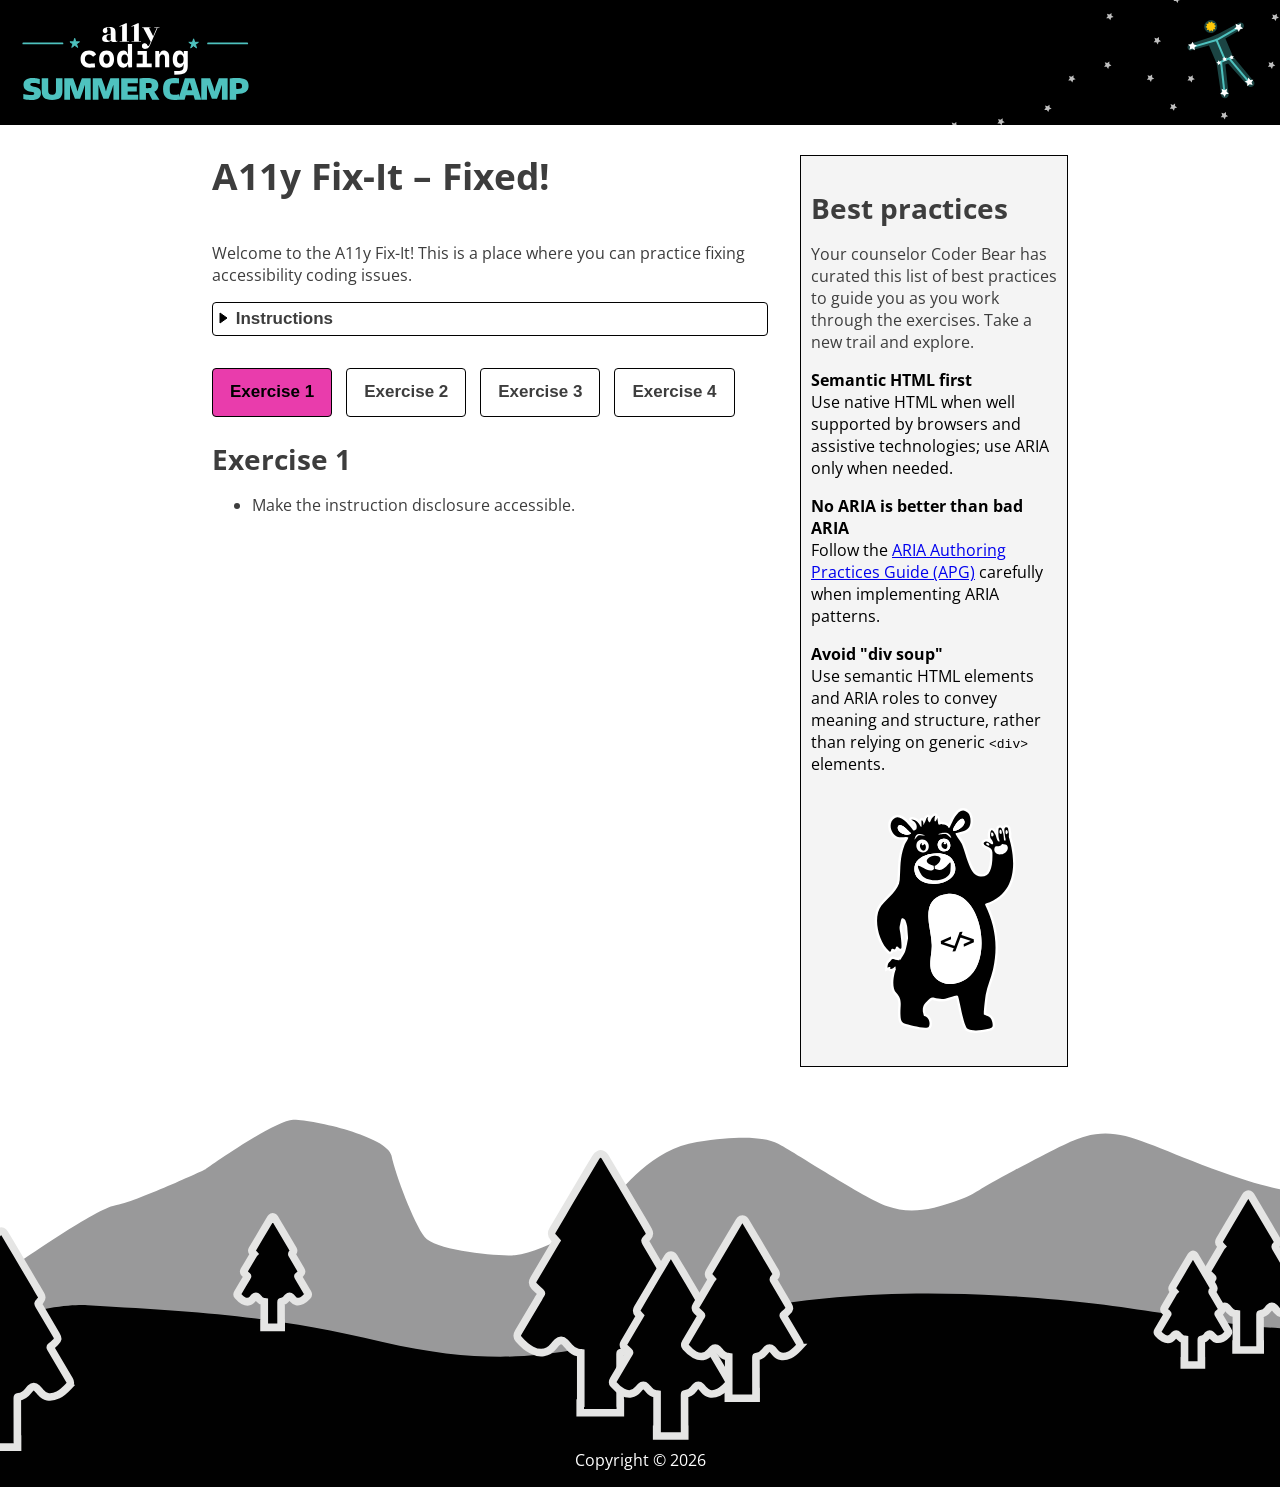
==== commit 6975f2cc: "Merged in main." ====
--- a/fixed/index.html
+++ b/fixed/index.html
@@ -1,149 +1,297 @@
-<!DOCTYPE html>
+<!doctype html>
 <html lang="en">
-
-<head>
-  <meta charset="UTF-8">
-  <meta name="viewport" content="width=device-width, initial-scale=1.0">
-  <title>A11y Fix-It Fixed!</title>
-  <meta http-equiv="X-UA-Compatible" content="ie=edge">
-  <link rel="stylesheet" href="./styles.css">
-  <link rel="preload" as="image" href="../images/noodles-black.png">
-  <link rel="preload" as="image" href="../images/noodles-white.png">
-  <link rel="preload" as="image" href="../images/fries.png">
-  <link rel="preload" as="image" href="../images/fries-white.png">
-  <link rel="preload" as="image" href="../images/burger.png">
-  <link rel="preload" as="image" href="../images/burger-white.png">
-  <script type="module" src="./scripts/main.js"></script>
-  <link rel="preconnect" href="https://fonts.googleapis.com">
-  <link rel="preconnect" href="https://fonts.gstatic.com" crossorigin>
-  <link href="https://fonts.googleapis.com/css2?family=Open+Sans:ital,wght@0,300..800;1,300..800&family=Rozha+One&display=swap" rel="stylesheet">
-  <link href="https://fonts.googleapis.com/css2?family=Material+Symbols+Outlined" rel="stylesheet" />
-
-</head>
-<body>
-  <div class="grid-container">
-  <header>
-    <img class="left" src="../images/a11y-summer-camp-logo.svg" alt="A11y summer camp header image">
-    <img class="right" src="../images/header-constellation.svg" alt="A11y summer camp header image">
-  </header>
-  <div class="wrapper">
-    <main class="exercises">
-      <h1>A11y Fix-It – Fixed!</h1>
-      <p>Welcome to the A11y Fix-It! This is a place where you can practice fixing accessibility coding issues.</p>
-
-      <button id="toggle-button" class="disclosure-btn" type="button" aria-expanded="false" aria-controls="content-to-toggle">Instructions</button>
-      <div id="content-to-toggle" class="desc" aria-hidden="true">
-        <p>With each exercise you will be presented with an inaccessible component. Your task is to identify and fix the accessibility issues.</p>
-        <p>Exercises 2 - X are commented out and can be uncommented as you progress.</p>
+  <head>
+    <meta charset="UTF-8" />
+    <meta name="viewport" content="width=device-width, initial-scale=1.0" />
+    <title>A11y Fix-It Fixed!</title>
+    <meta http-equiv="X-UA-Compatible" content="ie=edge" />
+    <link rel="stylesheet" href="./styles.css" />
+    <link rel="preload" as="image" href="../images/noodles-black.png" />
+    <link rel="preload" as="image" href="../images/noodles-white.png" />
+    <link rel="preload" as="image" href="../images/fries.png" />
+    <link rel="preload" as="image" href="../images/fries-white.png" />
+    <link rel="preload" as="image" href="../images/burger.png" />
+    <link rel="preload" as="image" href="../images/burger-white.png" />
+    <script type="module" src="./scripts/main.js"></script>
+    <link rel="preconnect" href="https://fonts.googleapis.com" />
+    <link rel="preconnect" href="https://fonts.gstatic.com" crossorigin />
+    <link
+      href="https://fonts.googleapis.com/css2?family=Open+Sans:ital,wght@0,300..800;1,300..800&family=Rozha+One&display=swap"
+      rel="stylesheet"
+    />
+    <link
+      href="https://fonts.googleapis.com/css2?family=Material+Symbols+Outlined"
+      rel="stylesheet"
+    />
+  </head>
+
+  <body>
+    <div class="grid-container">
+      <header>
+        <img
+          class="left"
+          src="../images/a11y-summer-camp-logo.svg"
+          alt="A11y summer camp header image"
+        />
+        <img
+          class="right"
+          src="../images/header-constellation.svg"
+          alt="A11y summer camp header image"
+        />
+      </header>
+      <div class="wrapper">
+        <main class="exercises">
+          <h1>A11y Fix-It – Fixed!</h1>
+          <p>
+            Welcome to the A11y Fix-It! This is a place where you can practice
+            fixing accessibility coding issues.
+          </p>
+
+          <button
+            id="toggle-button"
+            class="disclosure-btn"
+            type="button"
+            aria-expanded="false"
+            aria-controls="content-to-toggle"
+          >
+            Instructions
+          </button>
+          <div id="content-to-toggle" class="desc" aria-hidden="true">
+            <p>
+              With each exercise you will be presented with an inaccessible
+              component. Your task is to identify and fix the accessibility
+              issues.
+            </p>
+          </div>
+
+          <div role="tablist" aria-label="Exercises" id="tablist">
+            <button
+              role="tab"
+              aria-selected="true"
+              aria-controls="exercise-1"
+              id="exercise-1-tab"
+              class="tab-btn"
+            >
+              Exercise 1
+            </button>
+            <button
+              role="tab"
+              aria-selected="false"
+              aria-controls="exercise-2"
+              id="exercise-2-tab"
+              class="tab-btn"
+            >
+              Exercise 2
+            </button>
+            <button
+              role="tab"
+              aria-selected="false"
+              aria-controls="exercise-3"
+              id="exercise-3-tab"
+              class="tab-btn"
+            >
+              Exercise 3
+            </button>
+            <button
+              role="tab"
+              aria-selected="false"
+              aria-controls="exercise-4"
+              id="exercise-4-tab"
+              class="tab-btn"
+            >
+              Exercise 4
+            </button>
+          </div>
+
+          <div
+            id="exercise-1"
+            class="tab-content"
+            role="tabpanel"
+            aria-labelledby="exercise-1-tab"
+          >
+            <h2>Exercise 1</h2>
+            <ul>
+              <li>Make the instruction disclosure accessible.</li>
+            </ul>
+          </div>
+
+          <div
+            id="exercise-2"
+            role="tabpanel"
+            aria-labelledby="exercise-2-tab"
+            class="tab-content is-hidden"
+          >
+            <h2>Exercise 2</h2>
+            <p>Fix this modal:</p>
+            <button id="open-modal-button">What is ARIA?</button>
+
+            <div
+              id="modal"
+              role="dialog"
+              aria-modal="true"
+              aria-labelledby="modal-heading"
+              aria-hidden="true"
+            >
+              <div class="modal-body">
+                <button id="close-modal-button">Close</button>
+                <h2 id="modal-heading">ARIA</h2>
+                <p>
+                  Accessible Rich Internet Applications (ARIA) provides roles,
+                  states, and properties that help assistive technologies
+                  understand custom web components when native HTML is not
+                  enough. Use semantic HTML whenever possible and ARIA only when
+                  needed. Learn more about ARIA and how to use it in the
+                  following resources:
+                </p>
+                <ul>
+                  <li>
+                    <a href="https://www.w3.org/WAI/standards-guidelines/aria/"
+                      >WAI-ARIA specification</a
+                    >
+                  </li>
+                  <li>
+                    <a href="https://www.w3.org/WAI/ARIA/apg/patterns/"
+                      >ARIA Authoring Practices Guide (APG)</a
+                    >
+                  </li>
+                  <li>
+                    <a
+                      href="https://developer.mozilla.org/en-US/docs/Web/Accessibility/ARIA"
+                      >MDN ARIA documentation</a
+                    >
+                  </li>
+                </ul>
+              </div>
+            </div>
+          </div>
+
+          <div
+            id="exercise-3"
+            role="tabpanel"
+            aria-labelledby="exercise-3-tab"
+            class="tab-content is-hidden"
+          >
+            <h2>Exercise 3</h2>
+            <p>Make this radio group accessible.</p>
+            <div
+              class="radio-group"
+              aria-label="Food options"
+              role="radiogroup"
+            >
+              <div
+                id="a"
+                role="radio"
+                class="radio-option selected"
+                aria-checked="true"
+                tabindex="0"
+              >
+                <img src="../images/noodles-black.png" alt="Noodle bowl" />
+                Option A
+              </div>
+              <div
+                id="b"
+                role="radio"
+                class="radio-option"
+                aria-checked="false"
+                tabindex="-1"
+              >
+                <img src="../images/fries.png" alt="Fries" />
+                Option B
+              </div>
+              <div
+                id="c"
+                role="radio"
+                class="radio-option"
+                aria-checked="false"
+                tabindex="-1"
+              >
+                <img src="../images/burger.png" alt="Burger and drink" />
+                Option C
+              </div>
+            </div>
+          </div>
+
+          <div
+            id="exercise-4"
+            role="tabpanel"
+            aria-labelledby="exercise-4-tab"
+            class="tab-content is-hidden"
+          >
+            <h2>Exercise 4</h2>
+            <p>Group the exercises above into a tab set.</p>
+          </div>
+        </main>
+        <aside id="sidebar" aria-labelledby="sidebar-heading">
+          <div>
+            <h2 id="sidebar-heading">Best practices</h2>
+            <p>
+              Your counselor Coder Bear has curated this list of best practices
+              to guide you as you work through the exercises. Take a new trail
+              and explore.
+            </p>
+            <dl>
+              <dt>Semantic HTML first</dt>
+              <dd>
+                Use native HTML when well supported by browsers and assistive
+                technologies; use ARIA only when needed.
+              </dd>
+
+              <dt>No ARIA is better than bad ARIA</dt>
+              <dd>
+                Follow the
+                <a href="https://www.w3.org/WAI/ARIA/apg/patterns/"
+                  >ARIA Authoring Practices Guide (APG)</a
+                >
+                carefully when implementing ARIA patterns.
+              </dd>
+
+              <dt>Avoid "div soup"</dt>
+              <dd>
+                Use semantic HTML elements and ARIA roles to convey meaning and
+                structure, rather than relying on generic
+                <code>&lt;div&gt;</code> elements.
+              </dd>
+            </dl>
+          </div>
+          <figure>
+            <svg xmlns="http://www.w3.org/2000/svg" viewBox="0 0 300 475" role="img" aria-labelledby="coder-bear-title">
+              <title id="coder-bear-title">Friendly, waving cartoon bear</title>
+              <g>
+                <path class="cls-2" d="M288.04,61.73c.03-1.27.12-4.1.18-5.43.05-1.12-.09-1.83-.27-2.57-.12-.5-.33-1.35-.62-3.74-.05-.36-.09-.74-.13-1.11-.23-2.06-.49-4.39-1.43-6.48-1.5-3.33-4.43-5.25-8.06-5.25-2.87,0-5.29,1.16-6.88,3.22-1.9-1.88-3.96-2.13-6.2-2.22-.28-.01-.59-.02-.93-.04h-.32c-1.65,0-3.21.66-4.39,1.86-2.07,2.1-2.62,5.49-2.72,9.72-2.12-3.07-5.12-6.05-8.79-6.05-1.78,0-6.07.75-7.57,7.75-1.46,6.8-1.2,12.19.75,16.07-1.29-.5-2.64-.82-4.06-.83h-.07c-3.5,0-8.14,1.73-10.07,5.54-.87,1.72-1.86,5.26,1.29,9.53,1.69,2.28,4.39,3.44,7.26,4.66,5.34,2.28,8.59,3.99,8.75,8.64.91,26.36-3.82,36.98-7.94,41.24-2.4,2.49-5.43,3.7-9.24,3.7-1.6,0-3.36-.21-5.23-.63-11.46-2.57-18.54-25.01-24.24-43.04-2.76-8.73-5.36-16.98-8.37-23.03-1.52-3.06-4.1-6.79-6.6-10.4-1.07-1.54-2.27-3.27-3.24-4.78.79-.2,1.61-.39,2.45-.59,8.5-2.04,19.09-4.57,24.06-14.63,4.43-8.95,3.85-25.53-3.53-33.5-4.43-4.79-9.22-7.21-14.21-7.21v-.02c-13.35,0-22.57,16.47-30.09,33.27-3.41-2.47-8.04-4.05-11.03-4.05-.22,0-.44,0-.65.02-.89-.42-2.25-.95-3.9-.95-.51,0-1.08.05-1.71.19-.08-.52-.16-1.04-.23-1.51-.21-1.38-.43-2.8-.69-4.18-.2-1.04-.33-1.73-.45-2.24-.75-3.31-2.92-4.21-4.26-4.43-.05-.95-.34-1.86-.88-2.66-.97-1.45-2.62-2.31-4.4-2.31-2.84,0-6.66,2.77-9.6,6.15-.13-.49-.35-.99-.69-1.5-.94-1.41-2.53-2.26-4.24-2.26-1.58,0-2.73.68-3.84,1.34-3.6,2.14-4.4,4.77-5.1,7.09,0,.04-.03.09-.04.13-.96-.86-2.3-1.65-4.05-1.65-1.5,0-2.91.6-3.95,1.7-.95.99-1.46,2.19-1.71,3.69-2.06-2.04-4.56-3.96-7.6-5.31-2.51-1.12-5.29-1.78-7.42-1.78-3.86,0-5.3,2.31-5.74,3.3-1.92,4.33,2.19,6.93,3.94,8.05,2.04,1.29,5.12,3.25,6.26,5.96.58,1.39.68,3.03.3,4.99-.05-.06-.09-.12-.14-.18-8.34-10.59-20.93-26.58-34.57-26.59-2.74,0-5.38.65-7.83,1.94-8.78,4.61-13.1,14.46-11.27,25.72,1.69,10.39,9,21.77,21.51,23.8,1.62.26,3.28.39,5.09.39,1.95,0,3.76-.14,5.51-.28.67-.05,1.33-.11,1.98-.15-.16.27-.32.54-.47.8-1.66,2.81-3.55,5.99-4.66,8.99-7.97,21.62-8.57,36.72-9.27,54.21-.25,6.2-.5,12.61-1.09,19.87-1.07,13.19-11.85,24.13-23.26,35.72-4.68,4.75-9.52,9.66-13.66,14.78-9.47,11.7-12.64,30.89-8.68,52.63,3.77,20.71,13.28,39.3,25.43,49.72,1.32,1.13,3,1.75,4.73,1.75,3.21,0,6.01-2.06,6.99-5.07.83.31,1.7.47,2.59.47,2.82,0,5.33-1.6,6.55-4.03l.93.76c1.31,1.07,2.96,1.66,4.64,1.66,2.47,0,4.65-1.19,5.98-3.06-.72,2.49-1.39,4.31-1.96,5.3-.95,1.64-2.08,3.53-3.28,5.54-.85,1.42-1.77,2.96-2.71,4.56-1.32.07-2.52.58-3.43,1.43-.1-.02-.2-.04-.31-.07-2.28-.49-4.02-.96-5.41-1.34-1.99-.55-3.43-.94-4.96-.94-4.14,0-6.09,3.02-6.74,4.01-.25.39-.46.71-.63.99-.51.79-1.36,1.78-2.57,2.97-.42.41-.92.91-1.52,1.5-3.57,3.54-4.06,10.66-4.11,13.56l-.13,7.95,6.5-2.99c1.23,1.87,3.37,2.94,5.92,2.94,1.06,0,2.16-.18,3.27-.52-.39,1.29-.71,2.52-.97,3.7-3.21,14.68-4.97,34.4,4.92,44.96,8.71,9.3,8.33,16.07,7.71,27.29-.23,4.22-.5,8.99-.28,14.48v.13c.31,7.78.77,19.53,11.88,23.31,5.6,1.9,30.99,8.99,44.66,8.99,3.94,0,9.45-.48,11.83-4.68,3.08-5.42,3.01-13.1-.18-19.56-2.3-4.67-5.94-7.99-10.21-9.41-.14-.51-.3-1.19-.5-2.09-.06-.27-.11-.48-.14-.62l-.71-2.87c-.54-9.88,1.91-12.23,9.88-19.88,1.05-1.01,2.18-2.09,3.38-3.27.22-.2,1.09-.56,2.03-.56.31,0,.48.04.52.05,7.77,2.18,13.83,3.2,19.05,3.2,6.57,0,11.49-1.58,17.2-3.41,3.44-1.1,7.27-2.33,12.23-3.49,1.28,4.68,2.74,11.48,4.28,18.62,5.74,26.61,10,44.42,16.68,49.41,4.96,3.7,15.66,4.51,19.37,4.51.65,0,1.25-.02,1.8-.05,6.13-.4,17.88-2.24,23.83-3.31,5.93-1.07,10.68-2.2,13.38-6.21,2.48-3.68,2.16-8.39.92-14.33-2.72-12.97-11.87-15.79-16.78-17.31-.24-.07-.5-.16-.77-.24.18-7.8,3.11-33.05,3.97-37.94,1.64-9.32,4.66-18.2,7.85-27.61,2.66-7.85,5.42-15.96,7.27-24.29,10.48-47.09,5.6-89.94-15.35-134.58,18.01-6.51,32-16.81,41.63-30.63,8.35-11.99,13.44-26.68,15.12-43.66,2.01-20.24-.79-43.4-8.32-68.82ZM62.6,266.86c-.37-3.99-.96-6.96-1.44-9.35-.91-4.56-1.37-6.84.34-12.54.62-2.07,1.01-4.02,1.35-5.73.06-.29.12-.61.19-.94,1.4,2.99,3.85,11.61,3.67,15.47v.62l1.3,16.96c.06.85.03,1.69-.11,2.51-1.14,6.72-2.35,12.77-3.5,17.59.28-6.56-.7-14.95-1.37-20.68-.18-1.58-.34-2.94-.43-3.91ZM235.17,201.09c-1.38.46-2.03,1.91-1.39,3.22,21.07,43.58,26.92,86.19,16.27,134.03-3.93,17.66-12.01,34.26-15.16,52.12-.92,5.18-5.1,40.3-3.78,41.94,2.35,2.93,14.42,1.24,17.39,15.43,2.33,11.14.14,12.71-10.29,14.59-5.93,1.07-17.5,2.87-23.27,3.25-.44.03-.94.04-1.48.04-4.88,0-13.24-1.17-16.38-3.51-8.31-6.2-15.15-52.87-19.88-67.91-.31-.97-1.26-1.58-2.27-1.58-.17,0-.34.02-.51.05-15.24,3.24-20.78,7.32-30.73,7.32-4.54,0-9.99-.85-17.7-3.01-.58-.16-1.21-.24-1.87-.24-2.01,0-4.24.72-5.53,1.99-10.68,10.48-15.55,13.32-14.73,27.23,0,.16.03.31.07.46l.76,3.07c.22.92,1.15,5.71,2.09,5.84,9.33,1.29,13.63,14.83,9.45,22.19-.87,1.54-3.64,2.15-7.48,2.15-12.7,0-37.07-6.69-43.05-8.72-7.9-2.69-8.19-11.25-8.49-18.9-.78-19.87,5.04-30.23-8.78-44.98-8.33-8.9-6.56-27.33-3.69-40.47.66-3,1.75-6.17,3.04-9.38-.46-.56-.79-.97-.79-.97,0,0,.55-3.8-.82-3.8-.44,0-1.09.4-2.02,1.46-2.04,2.31-4.78,3.46-6.6,3.46-1.58,0-2.47-.87-1.59-2.59.65-1.29.17-1.71-.75-1.71-1.72,0-4.95,1.49-4.95,1.49,0,0,.12-7.6,2.63-10.09,4.28-4.24,3.39-3.18,5.41-6.3.81-1.25,1.47-1.73,2.53-1.73,1.59,0,4.09,1.06,9.33,2.18,1.95.41,3.18.57,3.95.57,2.6,0-.18-1.83,1.15-1.83h.13c.72.05,1.36.32,2.05.63,2.91-5.03,5.74-9.62,7.82-13.22,3.14-5.43,6.49-24.12,7.51-30.12.21-1.23.26-2.48.17-3.73l-1.3-16.96c.27-5.81-3.69-18.49-5.34-19.72-2.26-1.69-3.83-2.41-4.96-2.41-3.15,0-2.88,5.61-4.69,11.65-3.08,10.26-.13,12.44.92,23.79.45,4.86,2.4,17.75,1.67,25.67-.12,1.27-1.19,2.08-2.32,2.08-.51,0-1.03-.17-1.47-.53l-4.04-3.3c-.44-.36-.96-.53-1.47-.53-1.01,0-1.99.66-2.27,1.77l-.6,2.43c-.27,1.07-1.23,1.77-2.26,1.77-.28,0-.56-.05-.84-.16l-2.76-1.07c-.28-.11-.56-.16-.84-.16-1.04,0-2,.7-2.27,1.78l-.59,2.41c-.27,1.11-1.27,1.79-2.29,1.79-.52,0-1.04-.17-1.48-.55C10.19,280.49-.63,227.91,17.66,205.32c13.97-17.26,36.32-32.26,38.02-53.24,2.28-28.24-.34-44.51,10.07-72.75,1.77-4.81,6.32-10.89,7.44-14.17.74-2.17-.07-2.37-1.23-2.37-.27,0-.55.01-.84.01-.18,0-.36,0-.53-.02-.64-.05-1.28-.07-1.92-.07-3.28,0-6.51.53-9.96.53-1.39,0-2.82-.09-4.29-.32-17.78-2.88-24.78-31.72-8.72-40.15,1.8-.94,3.64-1.37,5.51-1.37,12.14,0,25.22,17.9,32.4,26.9.45.57,1.12.86,1.79.86.52,0,1.04-.17,1.48-.51,1.06-.82,2.24-1.45,3.35-2.2.93-3,1.48-6.69,0-10.22-2.7-6.42-10.72-8.96-10.24-10.04.1-.22.53-.34,1.17-.34,1.25,0,3.31.43,5.39,1.35,7.68,3.41,11.31,11.49,13.25,14.01.48-.21.94-.45,1.42-.64,0-.07.02-.1.01-.18.05-5.26-.94-12.83.61-12.83.37,0,.87.42,1.57,1.39,2.53,3.52.91,8.8,1.34,8.8.19,0,.78-1.04,2.31-3.73,4.98-8.76,2.9-10.57,6.54-12.73.74-.44,1.12-.64,1.28-.64.63,0-2.21,3.17-.2,7.3,1.23,2.52,2.16,3.8,3.04,3.8s1.77-1.42,2.82-4.32c1.71-4.69,7.5-9.17,8.86-9.17.28,0,.37.19.2.6-1.7,4.13-2.22,11.25-.16,11.25.38,0,.84-.24,1.4-.78,2.51-2.41,2.71-6.17,2.99-6.17.13,0,.27.74.64,2.68.74,3.9,1.16,8.65,2.11,10.83.85.14,1.71.17,2.55.34,1.07-1.23,2.03-1.61,2.88-1.61,1.44,0,2.57,1.1,3.38,1.1.09,0,.17-.01.25-.04.25-.09.56-.13.93-.13,3.43,0,11.23,3.67,10.74,7.18.21.06.43.09.64.09.88,0,1.72-.49,2.1-1.36,5-11.52,15-35.11,27.64-35.13,3.34.01,6.87,1.66,10.53,5.61,5.78,6.24,6.37,20.49,2.72,27.88-4.85,9.8-17.04,10.71-26.17,13.37-1.52.44-3.61-.77-2.38,2.59,1.41,3.85,9.09,13.23,11.89,18.88,9.47,19.09,15.65,64.16,35.99,68.73,2.25.5,4.36.76,6.33.76,16.41,0,23.3-17.38,22.18-50.11-.41-11.97-14.23-12.36-16.99-16.1-3.6-4.88,1.99-7.1,4.75-7.1h.04c4.36.03,9.6,6.2,12.15,6.2.32,0,.59-.1.82-.31,2.1-1.99-.19-7.04-3.49-10.9s-1.83-11.52-1.26-14.17c.6-2.81,1.59-3.8,2.68-3.8,2.29,0,5.02,4.35,5.62,5.37.43.79,1.28,2.35,2.12,3.89.51.94,1.35,3.54,1.55,4.59.67,3.46,2.82,8.78,5.22,9.26.39.08.7.12.94.12,2.57,0-2.18-4.41-1.65-16.26.1-2.3-.71-12.5,2.09-12.5h.06c2.88.15,3.45-.14,4.75,1.97.27.43.66,1.73,1.83,5.38,2.4,7.45,2.56,13.89,2.65,15.67.09,1.88.34,3.87,2.23,4.15.06,0,.11,0,.16,0,1.71,0,1.4-4.22.83-5.13-.17-.27-1.18-5.24-1.29-6.64-.1-1.42-1.12-8.72-.98-10.24.18-1.84-.05-6.12,4.07-6.12s4.16,4.54,4.65,8.46c.59,4.76.92,4.31.86,5.47-.08,1.66-.22,6.28-.19,6.36,6.54,21.87,31.67,112.23-47.83,138.64Z"/>
+                <path class="cls-1" d="M235.17,201.09c79.5-26.41,54.37-116.77,47.83-138.64-.03-.08.11-4.7.19-6.36.06-1.16-.27-.71-.86-5.47-.49-3.92-.54-8.46-4.65-8.46s-3.89,4.28-4.07,6.12c-.14,1.52.88,8.82.98,10.24.11,1.4,1.12,6.37,1.29,6.64.57.91.88,5.13-.83,5.13-.05,0-.1,0-.16,0-1.89-.28-2.14-2.27-2.23-4.15-.09-1.78-.25-8.22-2.65-15.67-1.17-3.65-1.56-4.95-1.83-5.38-1.3-2.11-1.87-1.82-4.75-1.97h-.06c-2.8,0-1.99,10.2-2.09,12.5-.53,11.85,4.22,16.26,1.65,16.26-.24,0-.55-.04-.94-.12-2.4-.48-4.55-5.8-5.22-9.26-.2-1.05-1.04-3.65-1.55-4.59-.84-1.54-1.69-3.1-2.12-3.89-.6-1.02-3.33-5.37-5.62-5.37-1.09,0-2.08.99-2.68,3.8-.57,2.65-2.04,10.31,1.26,14.17s5.59,8.91,3.49,10.9c-.23.21-.5.31-.82.31-2.55,0-7.79-6.17-12.15-6.2h-.04c-2.76,0-8.35,2.22-4.75,7.1,2.76,3.74,16.58,4.13,16.99,16.1,1.12,32.73-5.77,50.11-22.18,50.11-1.97,0-4.08-.26-6.33-.76-20.34-4.57-26.52-49.64-35.99-68.73-2.8-5.65-10.48-15.03-11.89-18.88-1.23-3.36.86-2.15,2.38-2.59,9.13-2.66,21.32-3.57,26.17-13.37,3.65-7.39,3.06-21.64-2.72-27.88-3.66-3.95-7.19-5.6-10.53-5.61-12.64.02-22.64,23.61-27.64,35.13-.38.87-1.22,1.36-2.1,1.36-.21,0-.43-.03-.64-.09.49-3.51-7.31-7.18-10.74-7.18-.37,0-.68.04-.93.13-.08.03-.16.04-.25.04-.81,0-1.94-1.1-3.38-1.1-.85,0-1.81.38-2.88,1.61-.84-.17-1.7-.2-2.55-.34-.95-2.18-1.37-6.93-2.11-10.83-.37-1.94-.51-2.68-.64-2.68-.28,0-.48,3.76-2.99,6.17-.56.54-1.02.78-1.4.78-2.06,0-1.54-7.12.16-11.25.17-.41.08-.6-.2-.6-1.36,0-7.15,4.48-8.86,9.17-1.05,2.9-1.9,4.32-2.82,4.32s-1.81-1.28-3.04-3.8c-2.01-4.13.83-7.3.2-7.3-.16,0-.54.2-1.28.64-3.64,2.16-1.56,3.97-6.54,12.73-1.53,2.69-2.12,3.73-2.31,3.73-.43,0,1.19-5.28-1.34-8.8-.7-.97-1.2-1.39-1.57-1.39-1.55,0-.56,7.57-.61,12.83.01.08-.01.11-.01.18-.48.19-.94.43-1.42.64-1.94-2.52-5.57-10.6-13.25-14.01-2.08-.92-4.14-1.35-5.39-1.35-.64,0-1.07.12-1.17.34-.48,1.08,7.54,3.62,10.24,10.04,1.48,3.53.93,7.22,0,10.22-1.11.75-2.29,1.38-3.35,2.2-.44.34-.96.51-1.48.51-.67,0-1.34-.29-1.79-.86-7.18-9-20.26-26.9-32.4-26.9-1.87,0-3.71.43-5.51,1.37-16.06,8.43-9.06,37.27,8.72,40.15,1.47.23,2.9.32,4.29.32,3.45,0,6.68-.53,9.96-.53.64,0,1.28.02,1.92.07.17.02.35.02.53.02.29,0,.57-.01.84-.01,1.16,0,1.97.2,1.23,2.37-1.12,3.28-5.67,9.36-7.44,14.17-10.41,28.24-7.79,44.51-10.07,72.75-1.7,20.98-24.05,35.98-38.02,53.24-18.29,22.59-7.47,75.17,16.08,95.44.44.38.96.55,1.48.55,1.02,0,2.02-.68,2.29-1.79l.59-2.41c.27-1.08,1.23-1.78,2.27-1.78.28,0,.56.05.84.16l2.76,1.07c.28.11.56.16.84.16,1.03,0,1.99-.7,2.26-1.77l.6-2.43c.28-1.11,1.26-1.77,2.27-1.77.51,0,1.03.17,1.47.53l4.04,3.3c.44.36.96.53,1.47.53,1.13,0,2.2-.81,2.32-2.08.73-7.92-1.22-20.81-1.67-25.67-1.05-11.35-4-13.53-.92-23.79,1.81-6.04,1.54-11.65,4.69-11.65,1.13,0,2.7.72,4.96,2.41,1.65,1.23,5.61,13.91,5.34,19.72l1.3,16.96c.09,1.25.04,2.5-.17,3.73-1.02,6-4.37,24.69-7.51,30.12-2.08,3.6-4.91,8.19-7.82,13.22-.69-.31-1.33-.58-2.05-.63h-.13c-1.33,0,1.45,1.83-1.15,1.83-.77,0-2-.16-3.95-.57-5.24-1.12-7.74-2.18-9.33-2.18-1.06,0-1.72.48-2.53,1.73-2.02,3.12-1.13,2.06-5.41,6.3-2.51,2.49-2.63,10.09-2.63,10.09,0,0,3.23-1.49,4.95-1.49.92,0,1.4.42.75,1.71-.88,1.72,0,2.59,1.59,2.59,1.82,0,4.56-1.15,6.6-3.46.93-1.06,1.58-1.46,2.02-1.46,1.37,0,.82,3.8.82,3.8,0,0,.33.41.79.97-1.29,3.21-2.38,6.38-3.04,9.38-2.87,13.14-4.64,31.57,3.69,40.47,13.82,14.75,8,25.11,8.78,44.98.3,7.65.59,16.21,8.49,18.9,5.98,2.03,30.35,8.72,43.05,8.72,3.84,0,6.61-.61,7.48-2.15,4.18-7.36-.12-20.9-9.45-22.19-.94-.13-1.87-4.92-2.09-5.84l-.76-3.07c-.04-.15-.07-.3-.07-.46-.82-13.91,4.05-16.75,14.73-27.23,1.29-1.27,3.52-1.99,5.53-1.99.66,0,1.29.08,1.87.24,7.71,2.16,13.16,3.01,17.7,3.01,9.95,0,15.49-4.08,30.73-7.32.17-.03.34-.05.51-.05,1.01,0,1.96.61,2.27,1.58,4.73,15.04,11.57,61.71,19.88,67.91,3.14,2.34,11.5,3.51,16.38,3.51.54,0,1.04-.01,1.48-.04,5.77-.38,17.34-2.18,23.27-3.25,10.43-1.88,12.62-3.45,10.29-14.59-2.97-14.19-15.04-12.5-17.39-15.43-1.32-1.64,2.86-36.76,3.78-41.94,3.15-17.86,11.23-34.46,15.16-52.12,10.65-47.84,4.8-90.45-16.27-134.03-.64-1.31,0-2.76,1.39-3.22ZM71.18,57.74h0c-.35.01-.7,0-1.06-.03-.09,0-.18,0-.28-.02-.28-.01-.56-.04-.84-.08-.54-.05-1.08-.14-1.62-.25-.31-.05-.62-.12-.92-.2-.33-.07-.66-.16-.98-.26-.15-.03-.3-.07-.44-.12-.31-.1-.62-.2-.93-.3-.01,0-.03-.01-.05-.02-.22-.08-.44-.16-.65-.25-.17-.05-.33-.12-.49-.18l-.15-.06c-.06-.03-.13-.05-.19-.09-.27-.11-.54-.22-.81-.35-.48-.21-.95-.44-1.41-.69-.15-.09-.31-.17-.46-.25-.16-.09-.32-.19-.48-.28-.44-.26-.86-.54-1.27-.82-.01-.01-.03-.02-.05-.04-.47-.31-.91-.65-1.34-1-.2-.16-.41-.33-.6-.5,0-.02-.03-.03-.04-.04-.2-.17-.39-.34-.57-.53-1.21-1.15-2.2-2.42-2.88-3.76-.1-.21-.2-.42-.29-.63-.08-.18-.16-.37-.22-.56-.02-.05-.04-.1-.05-.15-.06-.17-.11-.34-.16-.51-.03-.09-.05-.18-.07-.28-.04-.15-.08-.31-.1-.46-.02-.07-.03-.14-.04-.22-.03-.19-.05-.37-.07-.56-.02-.23-.03-.46-.03-.69,0-.27.01-.54.04-.82.06-1.91.73-3.55,2.63-4.28.72-.27,1.46-.4,2.23-.4.27,0,.55.02.83.05.46.05.93.14,1.4.27.25.07.51.15.76.24.23.08.46.17.69.27.06.02.12.05.18.08.15.06.31.13.47.22.21.1.42.21.64.32.21.11.42.23.64.35.21.12.42.25.64.38,1.71,1.05,3.43,2.42,5.12,3.9.21.18.42.37.63.56.21.18.42.37.63.57,1.49,1.36,2.93,2.78,4.29,4.1.17.17.33.33.5.5,1.31,1.28,2.54,2.47,3.64,3.43.13.12.25.23.38.33.5.42.96.79,1.4,1.1-2.03,2.1-4.98,3.01-8.2,3.01ZM178.36,29.03c.27-.26.53-.51.8-.76,2.39-2.2,4.78-3.63,6.79-3.63.25,0,.49.02.73.07.09.02.18.04.27.07.11.02.21.06.32.1.01-.01.01,0,.01,0,.08.02.15.06.22.1t.02.01c.07.03.14.07.2.1.52.28.99.72,1.41,1.31,6.95,9.85-10.56,22.97-20.75,22.97h-.01c-.5,0-.99-.03-1.45-.1,0-.02-.01-.04-.01-.06-.4-3.87,5.42-14.22,11.45-20.18ZM138.25,69.8c.13-.14.27-.27.41-.41.42-.39.87-.75,1.37-1.09.65-.44,1.38-.83,2.17-1.16,1.39-.57,2.99-.94,4.81-1.06.32-.02.63-.03.94-.03.54,0,1.06.03,1.56.09.22.02.45.06.67.09.71.13,1.39.3,2.04.53.37.13.72.28,1.07.45.2.1.4.2.59.31.19.1.38.2.57.31.21.13.41.25.61.39.27.19.54.39.8.6s.51.43.75.66c.2.18.39.37.57.57.08.08.16.16.22.24.13.15.26.3.39.46.08.1.16.2.24.3.02.02.04.05.06.08.16.2.31.42.45.63.16.24.32.48.46.73.05.07.09.13.12.2.15.26.29.52.42.78.09.18.17.36.25.55.07.15.13.29.19.44.14.33.26.66.37.99.06.2.13.4.18.61.12.4.22.82.3,1.23.05.26.1.52.13.78.05.3.08.6.11.9.01.12.02.24.02.36.02.29.03.57.03.86,0,5.81-3.5,11.35-11.49,12.1-.49.05-.98.07-1.45.07-.24,0-.47-.01-.7-.02-.23-.01-.46-.02-.68-.05-.22-.02-.44-.04-.65-.08h-.03c-.16-.02-.31-.05-.47-.08-.89-.16-1.73-.41-2.52-.74-.19-.08-.38-.16-.56-.25-.31-.14-.6-.3-.89-.47-.29-.16-.57-.34-.84-.53,0,0,0,.01-.01,0-.27-.19-.52-.38-.76-.58-.01,0-.02-.01-.03-.02-.25-.2-.49-.42-.73-.64-.21-.2-.41-.41-.62-.63-.47-.52-.9-1.07-1.28-1.65-.17-.25-.33-.51-.48-.78-.12-.2-.23-.4-.33-.61-.07-.13-.14-.27-.2-.4-.25-.52-.46-1.06-.65-1.6-.01-.03-.02-.07-.03-.1-.1-.29-.18-.58-.26-.87-.09-.36-.17-.71-.24-1.06-.05-.28-.1-.56-.13-.84-.05-.36-.09-.72-.1-1.07-.02-.28-.03-.57-.03-.85,0-3.19,1.05-6.32,3.29-8.64ZM110.79,158.27c-.51-.14-1.02-.29-1.52-.45-.46-.14-.91-.28-1.35-.44-1.25-.43-2.48-.92-3.66-1.45-.16-.07-.31-.14-.47-.22-.26-.13-.52-.25-.78-.38-.25-.12-.51-.25-.76-.39-.51-.26-1-.54-1.49-.83-.24-.13-.48-.28-.72-.43-.24-.15-.48-.3-.71-.46-.23-.14-.46-.29-.68-.46-.51-.35-1.01-.71-1.49-1.09-.18-.13-.35-.27-.52-.42-.92-.74-1.78-1.54-2.59-2.38-.14-.14-.28-.29-.41-.44-.31-.32-.6-.66-.88-1-.25-.28-.48-.58-.71-.88-.02-.02-.03-.05-.05-.07-.27-.36-.54-.72-.79-1.09-.04-.06-.08-.12-.12-.18-.22-.32-.43-.65-.63-.99-.23-.37-.45-.75-.66-1.14-.01-.02-.02-.04-.03-.06-.22-.41-.43-.82-.62-1.24-.16-.32-.3-.65-.44-.98-.07-.15-.13-.3-.18-.45-.16-.39-.31-.79-.45-1.2-.04-.1-.08-.19-.1-.29-.12-.34-.23-.69-.32-1.03-.09-.3-.17-.6-.25-.91-.1-.38-.19-.75-.26-1.13-.04-.18-.08-.37-.11-.56-.06-.3-.12-.6-.16-.91-.06-.36-.11-.71-.16-1.08-.05-.38-.09-.76-.11-1.14-.03-.24-.04-.48-.05-.72-.03-.3-.05-.59-.05-.89-.02-.44-.03-.88-.03-1.33,0-1.67.11-3.4.35-5.21,2.01-15.23,19.68-23.8,33.31-26.15,4.12-.71,8.65-1.16,13.24-1.16,1.34,0,2.69.04,4.03.12.37.02.74.05,1.11.08.39.03.79.06,1.18.1.26.02.52.05.78.08.35.04.7.08,1.05.13.4.05.8.11,1.2.17.37.05.73.11,1.1.18.38.06.76.13,1.14.21.66.13,1.31.27,1.96.43,1.07.26,2.13.55,3.17.89.29.09.58.19.87.29.02.01.04.01.06.02.29.1.57.21.85.32.5.18.99.38,1.47.59.28.11.56.23.83.36,1.31.6,2.56,1.27,3.76,2.04.26.16.52.32.77.5.32.21.64.44.96.67.43.31.84.64,1.24.98.19.15.38.31.57.48.25.21.5.44.74.67.16.15.32.3.47.46.19.18.37.37.54.56.46.47.89.95,1.29,1.46.19.23.37.46.55.69.24.3.46.61.68.93.05.06.09.13.13.19.16.23.32.47.47.72.1.15.19.3.28.46.17.27.34.55.49.83.22.38.42.77.62,1.17,14.51,29.3-14.5,46.81-41.8,46.81-.63,0-1.26-.01-1.89-.03-.41-.01-.83-.03-1.24-.05-.52-.02-1.04-.06-1.56-.1h-.02c-.46-.03-.92-.07-1.37-.12-.18-.01-.35-.03-.52-.05-.39-.04-.78-.09-1.17-.14-.42-.05-.85-.11-1.27-.18-1.68-.25-3.34-.58-4.96-.99-.39-.09-.77-.19-1.15-.3ZM168.43,368.07c-1.59.23-3.17.39-4.75.48-.99.06-1.97.09-2.95.09h-.01c-.98.01-1.96-.02-2.94-.08-.02-.01-.03-.01-.05-.01-7.36-.44-14.48-2.57-20.77-6.74-3.32-2.2-6.4-4.97-9.17-8.36-.28-.32-.53-.64-.79-.97-.18-.23-.36-.46-.52-.7-.17-.23-.34-.46-.5-.7-.17-.23-.33-.47-.48-.7-.2-.3-.4-.6-.58-.9-2.24-3.62-3.67-7.46-4.53-11.43l-.03-.18c-1.11-5.22-1.23-10.67-.91-16.18.59-10.4,2.79-20.99,2.97-30.5.03-1.44.02-2.89-.02-4.33,0-.02,0-.04,0-.06-.7-26.02-11.37-52.45-5.41-76.27.59-2.36,1.34-4.56,2.23-6.6.19-.45.39-.9.61-1.34,1.88-3.92,4.32-7.24,7.24-10.02,6.78-6.48,16.12-10.06,27.03-11.49,2.17-.28,4.3-.42,6.38-.42,66.15,0,90.97,139.6,34.52,177.04-8.03,5.32-17.25,9.01-26.53,10.37h-.04Z"/>
+                <path class="cls-2" d="M54.31,38.46c-1.9.73-2.57,2.37-2.63,4.28-.82,7.85,10.43,15.01,19.5,15.01h0c3.22-.01,6.17-.92,8.2-3.02-5.35-3.77-15.11-16.68-22.84-16.67-.77,0-1.51.13-2.23.4ZM56.67,43.07c3.28.14,9.26,5.93,12.99,9.59-4.09-.46-8.71-2.68-11.26-5.52-.72-.8-1.9-2.37-1.75-3.89l.02-.18Z"/>
+                <path class="cls-2" d="M167.74,113.42c-6.35-12.81-20.67-16.78-34.36-16.78-4.59,0-9.12.45-13.24,1.16-13.63,2.35-31.3,10.92-33.31,26.15-3.33,25.16,17.34,36.28,39.11,36.28,27.3,0,56.31-17.51,41.8-46.81ZM91.78,124.61c1.57-11.84,16.24-19.64,29.21-21.88,4.18-.72,8.35-1.09,12.39-1.09,10.47,0,24.14,2.43,29.88,14,4.35,8.77,4.47,16.57.36,23.19-6.09,9.81-21.23,16.4-37.68,16.4-12.53,0-23.1-3.86-29.01-10.6-4.5-5.13-6.23-11.87-5.15-20.02Z"/>
+                <path class="cls-2" d="M148.18,92.36c.47,0,.96-.02,1.45-.07,17.47-1.63,13.49-26.24-1.68-26.24-.31,0-.62.01-.94.03-17.75,1.16-14.64,26.28,1.17,26.28ZM147.95,71.05c5.04,0,7.96,4.48,8.16,8.7.1,2.07-.39,6.95-6.94,7.57-.33.03-.67.05-.99.05h0c-5.82-.01-8.1-5.16-8.22-8.62-.07-2.16.51-7.23,7.37-7.68.21-.01.41-.02.62-.02Z"/>
+                <path class="cls-2" d="M168.37,49.37h.01c10.19,0,27.7-13.12,20.75-22.97-.86-1.22-1.95-1.76-3.18-1.76-7.34,0-19.7,19.13-19.03,24.63.46.07.95.1,1.45.1ZM174.32,42.85c.85-1.55,1.92-3.29,3.25-5.13,3.53-4.9,6.43-7.18,7.82-7.85.37.75.62,2-.44,4.04-1.9,3.67-6.39,7.07-10.64,8.95h.01Z"/>
+                <path class="cls-2" d="M119.95,97.72c16.4-2.83,39.71-1.76,47.6,15.62,21.98,48.41-88.06,65.66-80.91,10.53,1.98-15.23,19.68-23.8,33.31-26.15h0Z"/>
+                <path class="cls-2" d="M146.81,66c15.94-1.05,20.45,24.55,2.63,26.21-17.06,1.59-20.9-25.01-2.63-26.21Z"/>
+                <path class="cls-2" d="M188.95,26.32c7.29,10.34-12.35,24.27-22.2,22.87-.79-6.42,16.19-31.4,22.2-22.87Z"/>
+                <path class="cls-2" d="M54.12,38.38c7.98-3.05,19.19,12.12,25.07,16.27-7.73,8.02-28.81-1.36-27.7-12,.06-1.91.73-3.55,2.63-4.28h0Z"/>
+                <path d="M142.67,80.8c-.31-2.6.82-6.48,3.65-7.71,2.99-1.3,5.99,1.17,7.25,3.07,2.29,3.45,1.71,9.27-.96,10.94-3.05,1.91-9.34-1.32-9.95-6.3h.01Z"/>
+                <path class="cls-2" d="M147.62,74.32c1.11-1.21.96-1.87,1.56-2.05.96-.3,2.16,1.2,2.28,1.36.29.37.93,1.16.79,2.2-.02.19-.1.68-.46,1.1-.8.93-2.44.83-3.49.28-.71-.38-1.59-1.19-1.46-1.94.06-.33.28-.4.78-.95h0Z"/>
+                <path class="cls-2" d="M147.65,53.75s4.74-.47,8.25,1.05c3.59,1.55,5.04,4.75,5.04,4.75,0,0,2.87,5.21,1.88,4.95-.99-.26-5.61-4.48-6.25-5.13-1.95-1.98-3.58-3.48-9.28-3-2.35.2-11.06,1.44-11.03.33.03-1.11,11.39-2.94,11.39-2.94h0Z"/>
+                <path class="cls-2" d="M264.96,80.87c-5.68,2.21-8.19-.04-10.35,1.99-1.81,1.7-1.6,4.16-1.83,5.78-.14,1.04.11,3.64,2.67,6.91,3.47,4.41,10.64,3.06,12.37,3.03,1.45-.02,7.76-1.92,11.34-7.57,3.16-4.98,1.57-8.47-.3-11.31-.9-1.38-6.12-2.52-9.54-2.63-1.65-.05-1.01,2.49-4.37,3.79h.01Z"/>
+                <path d="M128.58,122.45l.14,6.41c26.92,13.78,35.75-39.46,32.6,4.46-1.62,22.55-51.19,26.38-61.39,6.42-20.55-40.25,14.35,4.03,27.08-10.79l-.62-6.44c-35.58-10.13,5.75-30.21,13.9-16.19,2.56,4.41-6.64,16.18-11.73,16.13h.02Z"/>
+                <path class="cls-2" d="M265.1,47.63c-1.25.17-1.48,2.53-1.56,3.51h0c-.12,1.59-.19,2.7.57,3.69.69.89,2.04,1.67,2.97,1.27,1.46-.62,1.32-3.87.85-5.81-.47-1.9-1.8-2.8-2.83-2.66Z"/>
+                <path class="cls-2" d="M240.26,75.41c-.12-.08-.47-.46-1.93-.73h.01c-1.35-.26-1.89.28-2.48,1.27-.47.78.44,2.14.61,2.33,1.61,1.84,4.48,2.92,5.27,2.09.91-.95.47-3.02.18-3.37-.8-1.01-1.26-1.3-1.66-1.59Z"/>
+                <path class="cls-2" d="M249.37,53.77c-.9-.58-2.36-.84-3.03-.19-.37.36-.38.86-.28,2.27h-.01c.21,3.14.33,4.72.95,5.12.93.6,2.46.23,3.32-.57,1.75-1.63,1.02-5.36-.95-6.63Z"/>
+                <path class="cls-2" d="M280.99,51.88c-.15-2.26-2.2-4.37-3.42-4.07-.95.24-1.27,1.91-1.41,2.65h0c-.49,2.53.26,5.91,1.65,6.13,1.29.21,3.35-2.27,3.18-4.71Z"/>
+                <path class="cls-2" d="M101.69,67.83c-17.23,1.65-13.73,27.74,2.86,26.82,17.82-.99,13.89-28.42-2.86-26.82Z"/>
+                <path class="cls-2" d="M98.87,58.9c1.88.15,8.9,1.24,8.83.11s-9.22-2.76-9.22-2.76h0s-3.81-.38-6.55,1.24c-2.8,1.66-3.83,4.94-3.83,4.94,0,0-2.08,5.37-1.3,5.08.78-.29,4.3-4.68,4.79-5.36,1.48-2.06,2.72-3.62,7.29-3.25Z"/>
+                <path d="M108.54,78.17h0c-.5-.65-1.17-1.27-1.93-1.78.12.63-.21,1.46-.59,1.99-.69.98-2.12,1.81-3.26,1.35-.52-.21-.81-.62-.92-.78-.6-.87-.4-1.87-.3-2.34.02-.13.19-.92.55-1.53-.51.06-1.01.2-1.48.44-2.88,1.48-3.03,5.72-2.47,8.12,1.01,4.37,5.59,8.13,8.52,7.18,3.35-1.09,5.1-8.54,1.89-12.65Z"/>
+              </g>
+              <a href="../" aria-label="Back to the main page">
+                <path id="belly" class="cls-2 belly" d="M160.48,180.66c-2.08,0-4.21.14-6.38.42-10.91,1.43-20.25,5.01-27.03,11.49-2.92,2.78-5.36,6.1-7.24,10.02-.22.44-.42.89-.61,1.34-.89,2.04-1.64,4.24-2.23,6.6-5.96,23.82,4.71,50.25,5.41,76.27,0,.02,0,.04,0,.06.04,1.44.05,2.89.02,4.33-.18,9.51-2.38,20.1-2.97,30.5-.32,5.51-.2,10.96.91,16.18l.03.18c.86,3.97,2.29,7.81,4.53,11.43.18.3.38.6.58.9.15.23.31.47.48.7.16.24.33.47.5.7.16.24.34.47.52.7.26.33.51.65.79.97,2.77,3.39,5.85,6.16,9.17,8.36,6.29,4.17,13.41,6.3,20.77,6.74.02,0,.03,0,.05.01.98.06,1.96.09,2.94.09h.01c.98-.01,1.96-.04,2.95-.1,1.58-.09,3.16-.25,4.75-.48h.04c9.28-1.36,18.5-5.05,26.53-10.37,56.45-37.44,31.63-177.05-34.52-177.04Z"/>
+                <path id="code-symbol" class="cls-1 code-symbol" d="M171.11,295.48l-29.51-10.27-.31-5.9,21.04-9.67.31,5.94-14.29,5.94.04.75,22.51,7.33.2,5.88h0ZM165.59,300.83l14.97-40.5,6.05-.32-14.97,40.5-6.05.32ZM189.27,291.22l-.31-5.94,14.18-5.89-.04-.75-22.72-7.5-.31-5.92,29.87,10.48.31,5.9-20.98,9.62h0Z"/>
+              </a>
+            </svg>
+          </figure>
+        </aside>
       </div>
 
-      <div role="tablist" aria-label="Exercises" id="tablist">
-        <button role="tab" aria-selected="true" aria-controls="exercise-1" id="exercise-1-tab" class="tab-btn">Exercise 1</button>
-        <button role="tab" aria-selected="false" aria-controls="exercise-2" id="exercise-2-tab" class="tab-btn">Exercise 2</button>
-        <button role="tab" aria-selected="false" aria-controls="exercise-3" id="exercise-3-tab" class="tab-btn">Exercise 3</button>
-        <button role="tab" aria-selected="false" aria-controls="exercise-4" id="exercise-4-tab" class="tab-btn">Exercise 4</button>
-      </div>
-
-      <div id="exercise-1" class="tab-content" role="tabpanel" aria-labelledby="exercise-1-tab">
-        <h2>Exercise 1</h2>
-        <ul>
-          <li>Apply appropriate ARIA landmarks</li>
-          <li>Make the instruction disclosure accessible.</li>
-        </ul>
-      </div>
-
-      <div id="exercise-2" role="tabpanel" aria-labelledby="exercise-2-tab" class="tab-content is-hidden">
-        <h2>Exercise 2</h2>
-        <p>Fix this modal:</p>
-        <button id="open-modal-button">View hints</button>
-
-        <div id="modal" role="dialog" aria-modal="true" aria-labelledby="modal-heading" aria-hidden="true">
-          <div class="modal-body">
-            <button id="close-modal-button">Close</button>
-            <h2 id="modal-heading">Hints</h2>
-            <p>Here are some <a href="#">hints</a> to help you complete the <a href="#">exercises</a>.</p>
-            <button id="another-button">Another Button</button>
-          </div>
-        </div>
-      </div>
-
-      <div id="exercise-3" role="tabpanel" aria-labelledby="exercise-3-tab" class="tab-content is-hidden">
-        <h2>Exercise 3</h2>
-        <p>Make this radio group accessible.</p>
-        <div class="radio-group" aria-label="Food options" role="radiogroup">
-          <div id="a" role="radio" class="radio-option selected" aria-checked="true" tabindex="0">
-            <img src="../images/noodles-black.png" alt="Noodle bowl">
-            Option A
-          </div>
-          <div id="b" role="radio" class="radio-option" aria-checked="false" tabindex="-1">
-            <img src="../images/fries.png" alt="Fries">
-            Option B
-          </div>
-          <div id="c" role="radio" class="radio-option" aria-checked="false" tabindex="-1">
-            <img src="../images/burger.png" alt="Burger and drink">
-            Option C
-          </div>
-        </div>
-      </div>
-
-      <div id="exercise-4" role="tabpanel" aria-labelledby="exercise-4-tab" class="tab-content is-hidden">
-        <h2>Exercise 4</h2>
-        <p>Group the exercises above into a tab set.</p>
-      </div>
-    </main>
-  <aside id="sidebar" aria-labelledby="sidebar-heading">
-    <div>
-      <h3 id="sidebar-heading">Resources</h3>
-      <p>Your counselor have curated this list with Coder Bear's help. Take a new trail and explore.</p>
-      <ul>
-        <li>Lorem ipsum a <a href="#">link to a resource</a></li>
-        <li><a href="#">Link to a resource</a></li>
-        <li>Snorum bipsum a link to <a href="#">a special resource</a>.</li>
-      </ul>
+      <footer>
+        <p>Copyright &copy; 2026</p>
+      </footer>
     </div>
-    <figure>
-      <svg xmlns="http://www.w3.org/2000/svg" viewBox="0 0 300 475" role="img" aria-labelledby="coder-bear-title">
-        <title id="coder-bear-title">Friendly, waving cartoon bear</title>
-        <g>
-          <path class="cls-2" d="M288.04,61.73c.03-1.27.12-4.1.18-5.43.05-1.12-.09-1.83-.27-2.57-.12-.5-.33-1.35-.62-3.74-.05-.36-.09-.74-.13-1.11-.23-2.06-.49-4.39-1.43-6.48-1.5-3.33-4.43-5.25-8.06-5.25-2.87,0-5.29,1.16-6.88,3.22-1.9-1.88-3.96-2.13-6.2-2.22-.28-.01-.59-.02-.93-.04h-.32c-1.65,0-3.21.66-4.39,1.86-2.07,2.1-2.62,5.49-2.72,9.72-2.12-3.07-5.12-6.05-8.79-6.05-1.78,0-6.07.75-7.57,7.75-1.46,6.8-1.2,12.19.75,16.07-1.29-.5-2.64-.82-4.06-.83h-.07c-3.5,0-8.14,1.73-10.07,5.54-.87,1.72-1.86,5.26,1.29,9.53,1.69,2.28,4.39,3.44,7.26,4.66,5.34,2.28,8.59,3.99,8.75,8.64.91,26.36-3.82,36.98-7.94,41.24-2.4,2.49-5.43,3.7-9.24,3.7-1.6,0-3.36-.21-5.23-.63-11.46-2.57-18.54-25.01-24.24-43.04-2.76-8.73-5.36-16.98-8.37-23.03-1.52-3.06-4.1-6.79-6.6-10.4-1.07-1.54-2.27-3.27-3.24-4.78.79-.2,1.61-.39,2.45-.59,8.5-2.04,19.09-4.57,24.06-14.63,4.43-8.95,3.85-25.53-3.53-33.5-4.43-4.79-9.22-7.21-14.21-7.21v-.02c-13.35,0-22.57,16.47-30.09,33.27-3.41-2.47-8.04-4.05-11.03-4.05-.22,0-.44,0-.65.02-.89-.42-2.25-.95-3.9-.95-.51,0-1.08.05-1.71.19-.08-.52-.16-1.04-.23-1.51-.21-1.38-.43-2.8-.69-4.18-.2-1.04-.33-1.73-.45-2.24-.75-3.31-2.92-4.21-4.26-4.43-.05-.95-.34-1.86-.88-2.66-.97-1.45-2.62-2.31-4.4-2.31-2.84,0-6.66,2.77-9.6,6.15-.13-.49-.35-.99-.69-1.5-.94-1.41-2.53-2.26-4.24-2.26-1.58,0-2.73.68-3.84,1.34-3.6,2.14-4.4,4.77-5.1,7.09,0,.04-.03.09-.04.13-.96-.86-2.3-1.65-4.05-1.65-1.5,0-2.91.6-3.95,1.7-.95.99-1.46,2.19-1.71,3.69-2.06-2.04-4.56-3.96-7.6-5.31-2.51-1.12-5.29-1.78-7.42-1.78-3.86,0-5.3,2.31-5.74,3.3-1.92,4.33,2.19,6.93,3.94,8.05,2.04,1.29,5.12,3.25,6.26,5.96.58,1.39.68,3.03.3,4.99-.05-.06-.09-.12-.14-.18-8.34-10.59-20.93-26.58-34.57-26.59-2.74,0-5.38.65-7.83,1.94-8.78,4.61-13.1,14.46-11.27,25.72,1.69,10.39,9,21.77,21.51,23.8,1.62.26,3.28.39,5.09.39,1.95,0,3.76-.14,5.51-.28.67-.05,1.33-.11,1.98-.15-.16.27-.32.54-.47.8-1.66,2.81-3.55,5.99-4.66,8.99-7.97,21.62-8.57,36.72-9.27,54.21-.25,6.2-.5,12.61-1.09,19.87-1.07,13.19-11.85,24.13-23.26,35.72-4.68,4.75-9.52,9.66-13.66,14.78-9.47,11.7-12.64,30.89-8.68,52.63,3.77,20.71,13.28,39.3,25.43,49.72,1.32,1.13,3,1.75,4.73,1.75,3.21,0,6.01-2.06,6.99-5.07.83.31,1.7.47,2.59.47,2.82,0,5.33-1.6,6.55-4.03l.93.76c1.31,1.07,2.96,1.66,4.64,1.66,2.47,0,4.65-1.19,5.98-3.06-.72,2.49-1.39,4.31-1.96,5.3-.95,1.64-2.08,3.53-3.28,5.54-.85,1.42-1.77,2.96-2.71,4.56-1.32.07-2.52.58-3.43,1.43-.1-.02-.2-.04-.31-.07-2.28-.49-4.02-.96-5.41-1.34-1.99-.55-3.43-.94-4.96-.94-4.14,0-6.09,3.02-6.74,4.01-.25.39-.46.71-.63.99-.51.79-1.36,1.78-2.57,2.97-.42.41-.92.91-1.52,1.5-3.57,3.54-4.06,10.66-4.11,13.56l-.13,7.95,6.5-2.99c1.23,1.87,3.37,2.94,5.92,2.94,1.06,0,2.16-.18,3.27-.52-.39,1.29-.71,2.52-.97,3.7-3.21,14.68-4.97,34.4,4.92,44.96,8.71,9.3,8.33,16.07,7.71,27.29-.23,4.22-.5,8.99-.28,14.48v.13c.31,7.78.77,19.53,11.88,23.31,5.6,1.9,30.99,8.99,44.66,8.99,3.94,0,9.45-.48,11.83-4.68,3.08-5.42,3.01-13.1-.18-19.56-2.3-4.67-5.94-7.99-10.21-9.41-.14-.51-.3-1.19-.5-2.09-.06-.27-.11-.48-.14-.62l-.71-2.87c-.54-9.88,1.91-12.23,9.88-19.88,1.05-1.01,2.18-2.09,3.38-3.27.22-.2,1.09-.56,2.03-.56.31,0,.48.04.52.05,7.77,2.18,13.83,3.2,19.05,3.2,6.57,0,11.49-1.58,17.2-3.41,3.44-1.1,7.27-2.33,12.23-3.49,1.28,4.68,2.74,11.48,4.28,18.62,5.74,26.61,10,44.42,16.68,49.41,4.96,3.7,15.66,4.51,19.37,4.51.65,0,1.25-.02,1.8-.05,6.13-.4,17.88-2.24,23.83-3.31,5.93-1.07,10.68-2.2,13.38-6.21,2.48-3.68,2.16-8.39.92-14.33-2.72-12.97-11.87-15.79-16.78-17.31-.24-.07-.5-.16-.77-.24.18-7.8,3.11-33.05,3.97-37.94,1.64-9.32,4.66-18.2,7.85-27.61,2.66-7.85,5.42-15.96,7.27-24.29,10.48-47.09,5.6-89.94-15.35-134.58,18.01-6.51,32-16.81,41.63-30.63,8.35-11.99,13.44-26.68,15.12-43.66,2.01-20.24-.79-43.4-8.32-68.82ZM62.6,266.86c-.37-3.99-.96-6.96-1.44-9.35-.91-4.56-1.37-6.84.34-12.54.62-2.07,1.01-4.02,1.35-5.73.06-.29.12-.61.19-.94,1.4,2.99,3.85,11.61,3.67,15.47v.62l1.3,16.96c.06.85.03,1.69-.11,2.51-1.14,6.72-2.35,12.77-3.5,17.59.28-6.56-.7-14.95-1.37-20.68-.18-1.58-.34-2.94-.43-3.91ZM235.17,201.09c-1.38.46-2.03,1.91-1.39,3.22,21.07,43.58,26.92,86.19,16.27,134.03-3.93,17.66-12.01,34.26-15.16,52.12-.92,5.18-5.1,40.3-3.78,41.94,2.35,2.93,14.42,1.24,17.39,15.43,2.33,11.14.14,12.71-10.29,14.59-5.93,1.07-17.5,2.87-23.27,3.25-.44.03-.94.04-1.48.04-4.88,0-13.24-1.17-16.38-3.51-8.31-6.2-15.15-52.87-19.88-67.91-.31-.97-1.26-1.58-2.27-1.58-.17,0-.34.02-.51.05-15.24,3.24-20.78,7.32-30.73,7.32-4.54,0-9.99-.85-17.7-3.01-.58-.16-1.21-.24-1.87-.24-2.01,0-4.24.72-5.53,1.99-10.68,10.48-15.55,13.32-14.73,27.23,0,.16.03.31.07.46l.76,3.07c.22.92,1.15,5.71,2.09,5.84,9.33,1.29,13.63,14.83,9.45,22.19-.87,1.54-3.64,2.15-7.48,2.15-12.7,0-37.07-6.69-43.05-8.72-7.9-2.69-8.19-11.25-8.49-18.9-.78-19.87,5.04-30.23-8.78-44.98-8.33-8.9-6.56-27.33-3.69-40.47.66-3,1.75-6.17,3.04-9.38-.46-.56-.79-.97-.79-.97,0,0,.55-3.8-.82-3.8-.44,0-1.09.4-2.02,1.46-2.04,2.31-4.78,3.46-6.6,3.46-1.58,0-2.47-.87-1.59-2.59.65-1.29.17-1.71-.75-1.71-1.72,0-4.95,1.49-4.95,1.49,0,0,.12-7.6,2.63-10.09,4.28-4.24,3.39-3.18,5.41-6.3.81-1.25,1.47-1.73,2.53-1.73,1.59,0,4.09,1.06,9.33,2.18,1.95.41,3.18.57,3.95.57,2.6,0-.18-1.83,1.15-1.83h.13c.72.05,1.36.32,2.05.63,2.91-5.03,5.74-9.62,7.82-13.22,3.14-5.43,6.49-24.12,7.51-30.12.21-1.23.26-2.48.17-3.73l-1.3-16.96c.27-5.81-3.69-18.49-5.34-19.72-2.26-1.69-3.83-2.41-4.96-2.41-3.15,0-2.88,5.61-4.69,11.65-3.08,10.26-.13,12.44.92,23.79.45,4.86,2.4,17.75,1.67,25.67-.12,1.27-1.19,2.08-2.32,2.08-.51,0-1.03-.17-1.47-.53l-4.04-3.3c-.44-.36-.96-.53-1.47-.53-1.01,0-1.99.66-2.27,1.77l-.6,2.43c-.27,1.07-1.23,1.77-2.26,1.77-.28,0-.56-.05-.84-.16l-2.76-1.07c-.28-.11-.56-.16-.84-.16-1.04,0-2,.7-2.27,1.78l-.59,2.41c-.27,1.11-1.27,1.79-2.29,1.79-.52,0-1.04-.17-1.48-.55C10.19,280.49-.63,227.91,17.66,205.32c13.97-17.26,36.32-32.26,38.02-53.24,2.28-28.24-.34-44.51,10.07-72.75,1.77-4.81,6.32-10.89,7.44-14.17.74-2.17-.07-2.37-1.23-2.37-.27,0-.55.01-.84.01-.18,0-.36,0-.53-.02-.64-.05-1.28-.07-1.92-.07-3.28,0-6.51.53-9.96.53-1.39,0-2.82-.09-4.29-.32-17.78-2.88-24.78-31.72-8.72-40.15,1.8-.94,3.64-1.37,5.51-1.37,12.14,0,25.22,17.9,32.4,26.9.45.57,1.12.86,1.79.86.52,0,1.04-.17,1.48-.51,1.06-.82,2.24-1.45,3.35-2.2.93-3,1.48-6.69,0-10.22-2.7-6.42-10.72-8.96-10.24-10.04.1-.22.53-.34,1.17-.34,1.25,0,3.31.43,5.39,1.35,7.68,3.41,11.31,11.49,13.25,14.01.48-.21.94-.45,1.42-.64,0-.07.02-.1.01-.18.05-5.26-.94-12.83.61-12.83.37,0,.87.42,1.57,1.39,2.53,3.52.91,8.8,1.34,8.8.19,0,.78-1.04,2.31-3.73,4.98-8.76,2.9-10.57,6.54-12.73.74-.44,1.12-.64,1.28-.64.63,0-2.21,3.17-.2,7.3,1.23,2.52,2.16,3.8,3.04,3.8s1.77-1.42,2.82-4.32c1.71-4.69,7.5-9.17,8.86-9.17.28,0,.37.19.2.6-1.7,4.13-2.22,11.25-.16,11.25.38,0,.84-.24,1.4-.78,2.51-2.41,2.71-6.17,2.99-6.17.13,0,.27.74.64,2.68.74,3.9,1.16,8.65,2.11,10.83.85.14,1.71.17,2.55.34,1.07-1.23,2.03-1.61,2.88-1.61,1.44,0,2.57,1.1,3.38,1.1.09,0,.17-.01.25-.04.25-.09.56-.13.93-.13,3.43,0,11.23,3.67,10.74,7.18.21.06.43.09.64.09.88,0,1.72-.49,2.1-1.36,5-11.52,15-35.11,27.64-35.13,3.34.01,6.87,1.66,10.53,5.61,5.78,6.24,6.37,20.49,2.72,27.88-4.85,9.8-17.04,10.71-26.17,13.37-1.52.44-3.61-.77-2.38,2.59,1.41,3.85,9.09,13.23,11.89,18.88,9.47,19.09,15.65,64.16,35.99,68.73,2.25.5,4.36.76,6.33.76,16.41,0,23.3-17.38,22.18-50.11-.41-11.97-14.23-12.36-16.99-16.1-3.6-4.88,1.99-7.1,4.75-7.1h.04c4.36.03,9.6,6.2,12.15,6.2.32,0,.59-.1.82-.31,2.1-1.99-.19-7.04-3.49-10.9s-1.83-11.52-1.26-14.17c.6-2.81,1.59-3.8,2.68-3.8,2.29,0,5.02,4.35,5.62,5.37.43.79,1.28,2.35,2.12,3.89.51.94,1.35,3.54,1.55,4.59.67,3.46,2.82,8.78,5.22,9.26.39.08.7.12.94.12,2.57,0-2.18-4.41-1.65-16.26.1-2.3-.71-12.5,2.09-12.5h.06c2.88.15,3.45-.14,4.75,1.97.27.43.66,1.73,1.83,5.38,2.4,7.45,2.56,13.89,2.65,15.67.09,1.88.34,3.87,2.23,4.15.06,0,.11,0,.16,0,1.71,0,1.4-4.22.83-5.13-.17-.27-1.18-5.24-1.29-6.64-.1-1.42-1.12-8.72-.98-10.24.18-1.84-.05-6.12,4.07-6.12s4.16,4.54,4.65,8.46c.59,4.76.92,4.31.86,5.47-.08,1.66-.22,6.28-.19,6.36,6.54,21.87,31.67,112.23-47.83,138.64Z"/>
-          <path class="cls-1" d="M235.17,201.09c79.5-26.41,54.37-116.77,47.83-138.64-.03-.08.11-4.7.19-6.36.06-1.16-.27-.71-.86-5.47-.49-3.92-.54-8.46-4.65-8.46s-3.89,4.28-4.07,6.12c-.14,1.52.88,8.82.98,10.24.11,1.4,1.12,6.37,1.29,6.64.57.91.88,5.13-.83,5.13-.05,0-.1,0-.16,0-1.89-.28-2.14-2.27-2.23-4.15-.09-1.78-.25-8.22-2.65-15.67-1.17-3.65-1.56-4.95-1.83-5.38-1.3-2.11-1.87-1.82-4.75-1.97h-.06c-2.8,0-1.99,10.2-2.09,12.5-.53,11.85,4.22,16.26,1.65,16.26-.24,0-.55-.04-.94-.12-2.4-.48-4.55-5.8-5.22-9.26-.2-1.05-1.04-3.65-1.55-4.59-.84-1.54-1.69-3.1-2.12-3.89-.6-1.02-3.33-5.37-5.62-5.37-1.09,0-2.08.99-2.68,3.8-.57,2.65-2.04,10.31,1.26,14.17s5.59,8.91,3.49,10.9c-.23.21-.5.31-.82.31-2.55,0-7.79-6.17-12.15-6.2h-.04c-2.76,0-8.35,2.22-4.75,7.1,2.76,3.74,16.58,4.13,16.99,16.1,1.12,32.73-5.77,50.11-22.18,50.11-1.97,0-4.08-.26-6.33-.76-20.34-4.57-26.52-49.64-35.99-68.73-2.8-5.65-10.48-15.03-11.89-18.88-1.23-3.36.86-2.15,2.38-2.59,9.13-2.66,21.32-3.57,26.17-13.37,3.65-7.39,3.06-21.64-2.72-27.88-3.66-3.95-7.19-5.6-10.53-5.61-12.64.02-22.64,23.61-27.64,35.13-.38.87-1.22,1.36-2.1,1.36-.21,0-.43-.03-.64-.09.49-3.51-7.31-7.18-10.74-7.18-.37,0-.68.04-.93.13-.08.03-.16.04-.25.04-.81,0-1.94-1.1-3.38-1.1-.85,0-1.81.38-2.88,1.61-.84-.17-1.7-.2-2.55-.34-.95-2.18-1.37-6.93-2.11-10.83-.37-1.94-.51-2.68-.64-2.68-.28,0-.48,3.76-2.99,6.17-.56.54-1.02.78-1.4.78-2.06,0-1.54-7.12.16-11.25.17-.41.08-.6-.2-.6-1.36,0-7.15,4.48-8.86,9.17-1.05,2.9-1.9,4.32-2.82,4.32s-1.81-1.28-3.04-3.8c-2.01-4.13.83-7.3.2-7.3-.16,0-.54.2-1.28.64-3.64,2.16-1.56,3.97-6.54,12.73-1.53,2.69-2.12,3.73-2.31,3.73-.43,0,1.19-5.28-1.34-8.8-.7-.97-1.2-1.39-1.57-1.39-1.55,0-.56,7.57-.61,12.83.01.08-.01.11-.01.18-.48.19-.94.43-1.42.64-1.94-2.52-5.57-10.6-13.25-14.01-2.08-.92-4.14-1.35-5.39-1.35-.64,0-1.07.12-1.17.34-.48,1.08,7.54,3.62,10.24,10.04,1.48,3.53.93,7.22,0,10.22-1.11.75-2.29,1.38-3.35,2.2-.44.34-.96.51-1.48.51-.67,0-1.34-.29-1.79-.86-7.18-9-20.26-26.9-32.4-26.9-1.87,0-3.71.43-5.51,1.37-16.06,8.43-9.06,37.27,8.72,40.15,1.47.23,2.9.32,4.29.32,3.45,0,6.68-.53,9.96-.53.64,0,1.28.02,1.92.07.17.02.35.02.53.02.29,0,.57-.01.84-.01,1.16,0,1.97.2,1.23,2.37-1.12,3.28-5.67,9.36-7.44,14.17-10.41,28.24-7.79,44.51-10.07,72.75-1.7,20.98-24.05,35.98-38.02,53.24-18.29,22.59-7.47,75.17,16.08,95.44.44.38.96.55,1.48.55,1.02,0,2.02-.68,2.29-1.79l.59-2.41c.27-1.08,1.23-1.78,2.27-1.78.28,0,.56.05.84.16l2.76,1.07c.28.11.56.16.84.16,1.03,0,1.99-.7,2.26-1.77l.6-2.43c.28-1.11,1.26-1.77,2.27-1.77.51,0,1.03.17,1.47.53l4.04,3.3c.44.36.96.53,1.47.53,1.13,0,2.2-.81,2.32-2.08.73-7.92-1.22-20.81-1.67-25.67-1.05-11.35-4-13.53-.92-23.79,1.81-6.04,1.54-11.65,4.69-11.65,1.13,0,2.7.72,4.96,2.41,1.65,1.23,5.61,13.91,5.34,19.72l1.3,16.96c.09,1.25.04,2.5-.17,3.73-1.02,6-4.37,24.69-7.51,30.12-2.08,3.6-4.91,8.19-7.82,13.22-.69-.31-1.33-.58-2.05-.63h-.13c-1.33,0,1.45,1.83-1.15,1.83-.77,0-2-.16-3.95-.57-5.24-1.12-7.74-2.18-9.33-2.18-1.06,0-1.72.48-2.53,1.73-2.02,3.12-1.13,2.06-5.41,6.3-2.51,2.49-2.63,10.09-2.63,10.09,0,0,3.23-1.49,4.95-1.49.92,0,1.4.42.75,1.71-.88,1.72,0,2.59,1.59,2.59,1.82,0,4.56-1.15,6.6-3.46.93-1.06,1.58-1.46,2.02-1.46,1.37,0,.82,3.8.82,3.8,0,0,.33.41.79.97-1.29,3.21-2.38,6.38-3.04,9.38-2.87,13.14-4.64,31.57,3.69,40.47,13.82,14.75,8,25.11,8.78,44.98.3,7.65.59,16.21,8.49,18.9,5.98,2.03,30.35,8.72,43.05,8.72,3.84,0,6.61-.61,7.48-2.15,4.18-7.36-.12-20.9-9.45-22.19-.94-.13-1.87-4.92-2.09-5.84l-.76-3.07c-.04-.15-.07-.3-.07-.46-.82-13.91,4.05-16.75,14.73-27.23,1.29-1.27,3.52-1.99,5.53-1.99.66,0,1.29.08,1.87.24,7.71,2.16,13.16,3.01,17.7,3.01,9.95,0,15.49-4.08,30.73-7.32.17-.03.34-.05.51-.05,1.01,0,1.96.61,2.27,1.58,4.73,15.04,11.57,61.71,19.88,67.91,3.14,2.34,11.5,3.51,16.38,3.51.54,0,1.04-.01,1.48-.04,5.77-.38,17.34-2.18,23.27-3.25,10.43-1.88,12.62-3.45,10.29-14.59-2.97-14.19-15.04-12.5-17.39-15.43-1.32-1.64,2.86-36.76,3.78-41.94,3.15-17.86,11.23-34.46,15.16-52.12,10.65-47.84,4.8-90.45-16.27-134.03-.64-1.31,0-2.76,1.39-3.22ZM71.18,57.74h0c-.35.01-.7,0-1.06-.03-.09,0-.18,0-.28-.02-.28-.01-.56-.04-.84-.08-.54-.05-1.08-.14-1.62-.25-.31-.05-.62-.12-.92-.2-.33-.07-.66-.16-.98-.26-.15-.03-.3-.07-.44-.12-.31-.1-.62-.2-.93-.3-.01,0-.03-.01-.05-.02-.22-.08-.44-.16-.65-.25-.17-.05-.33-.12-.49-.18l-.15-.06c-.06-.03-.13-.05-.19-.09-.27-.11-.54-.22-.81-.35-.48-.21-.95-.44-1.41-.69-.15-.09-.31-.17-.46-.25-.16-.09-.32-.19-.48-.28-.44-.26-.86-.54-1.27-.82-.01-.01-.03-.02-.05-.04-.47-.31-.91-.65-1.34-1-.2-.16-.41-.33-.6-.5,0-.02-.03-.03-.04-.04-.2-.17-.39-.34-.57-.53-1.21-1.15-2.2-2.42-2.88-3.76-.1-.21-.2-.42-.29-.63-.08-.18-.16-.37-.22-.56-.02-.05-.04-.1-.05-.15-.06-.17-.11-.34-.16-.51-.03-.09-.05-.18-.07-.28-.04-.15-.08-.31-.1-.46-.02-.07-.03-.14-.04-.22-.03-.19-.05-.37-.07-.56-.02-.23-.03-.46-.03-.69,0-.27.01-.54.04-.82.06-1.91.73-3.55,2.63-4.28.72-.27,1.46-.4,2.23-.4.27,0,.55.02.83.05.46.05.93.14,1.4.27.25.07.51.15.76.24.23.08.46.17.69.27.06.02.12.05.18.08.15.06.31.13.47.22.21.1.42.21.64.32.21.11.42.23.64.35.21.12.42.25.64.38,1.71,1.05,3.43,2.42,5.12,3.9.21.18.42.37.63.56.21.18.42.37.63.57,1.49,1.36,2.93,2.78,4.29,4.1.17.17.33.33.5.5,1.31,1.28,2.54,2.47,3.64,3.43.13.12.25.23.38.33.5.42.96.79,1.4,1.1-2.03,2.1-4.98,3.01-8.2,3.01ZM178.36,29.03c.27-.26.53-.51.8-.76,2.39-2.2,4.78-3.63,6.79-3.63.25,0,.49.02.73.07.09.02.18.04.27.07.11.02.21.06.32.1.01-.01.01,0,.01,0,.08.02.15.06.22.1t.02.01c.07.03.14.07.2.1.52.28.99.72,1.41,1.31,6.95,9.85-10.56,22.97-20.75,22.97h-.01c-.5,0-.99-.03-1.45-.1,0-.02-.01-.04-.01-.06-.4-3.87,5.42-14.22,11.45-20.18ZM138.25,69.8c.13-.14.27-.27.41-.41.42-.39.87-.75,1.37-1.09.65-.44,1.38-.83,2.17-1.16,1.39-.57,2.99-.94,4.81-1.06.32-.02.63-.03.94-.03.54,0,1.06.03,1.56.09.22.02.45.06.67.09.71.13,1.39.3,2.04.53.37.13.72.28,1.07.45.2.1.4.2.59.31.19.1.38.2.57.31.21.13.41.25.61.39.27.19.54.39.8.6s.51.43.75.66c.2.18.39.37.57.57.08.08.16.16.22.24.13.15.26.3.39.46.08.1.16.2.24.3.02.02.04.05.06.08.16.2.31.42.45.63.16.24.32.48.46.73.05.07.09.13.12.2.15.26.29.52.42.78.09.18.17.36.25.55.07.15.13.29.19.44.14.33.26.66.37.99.06.2.13.4.18.61.12.4.22.82.3,1.23.05.26.1.52.13.78.05.3.08.6.11.9.01.12.02.24.02.36.02.29.03.57.03.86,0,5.81-3.5,11.35-11.49,12.1-.49.05-.98.07-1.45.07-.24,0-.47-.01-.7-.02-.23-.01-.46-.02-.68-.05-.22-.02-.44-.04-.65-.08h-.03c-.16-.02-.31-.05-.47-.08-.89-.16-1.73-.41-2.52-.74-.19-.08-.38-.16-.56-.25-.31-.14-.6-.3-.89-.47-.29-.16-.57-.34-.84-.53,0,0,0,.01-.01,0-.27-.19-.52-.38-.76-.58-.01,0-.02-.01-.03-.02-.25-.2-.49-.42-.73-.64-.21-.2-.41-.41-.62-.63-.47-.52-.9-1.07-1.28-1.65-.17-.25-.33-.51-.48-.78-.12-.2-.23-.4-.33-.61-.07-.13-.14-.27-.2-.4-.25-.52-.46-1.06-.65-1.6-.01-.03-.02-.07-.03-.1-.1-.29-.18-.58-.26-.87-.09-.36-.17-.71-.24-1.06-.05-.28-.1-.56-.13-.84-.05-.36-.09-.72-.1-1.07-.02-.28-.03-.57-.03-.85,0-3.19,1.05-6.32,3.29-8.64ZM110.79,158.27c-.51-.14-1.02-.29-1.52-.45-.46-.14-.91-.28-1.35-.44-1.25-.43-2.48-.92-3.66-1.45-.16-.07-.31-.14-.47-.22-.26-.13-.52-.25-.78-.38-.25-.12-.51-.25-.76-.39-.51-.26-1-.54-1.49-.83-.24-.13-.48-.28-.72-.43-.24-.15-.48-.3-.71-.46-.23-.14-.46-.29-.68-.46-.51-.35-1.01-.71-1.49-1.09-.18-.13-.35-.27-.52-.42-.92-.74-1.78-1.54-2.59-2.38-.14-.14-.28-.29-.41-.44-.31-.32-.6-.66-.88-1-.25-.28-.48-.58-.71-.88-.02-.02-.03-.05-.05-.07-.27-.36-.54-.72-.79-1.09-.04-.06-.08-.12-.12-.18-.22-.32-.43-.65-.63-.99-.23-.37-.45-.75-.66-1.14-.01-.02-.02-.04-.03-.06-.22-.41-.43-.82-.62-1.24-.16-.32-.3-.65-.44-.98-.07-.15-.13-.3-.18-.45-.16-.39-.31-.79-.45-1.2-.04-.1-.08-.19-.1-.29-.12-.34-.23-.69-.32-1.03-.09-.3-.17-.6-.25-.91-.1-.38-.19-.75-.26-1.13-.04-.18-.08-.37-.11-.56-.06-.3-.12-.6-.16-.91-.06-.36-.11-.71-.16-1.08-.05-.38-.09-.76-.11-1.14-.03-.24-.04-.48-.05-.72-.03-.3-.05-.59-.05-.89-.02-.44-.03-.88-.03-1.33,0-1.67.11-3.4.35-5.21,2.01-15.23,19.68-23.8,33.31-26.15,4.12-.71,8.65-1.16,13.24-1.16,1.34,0,2.69.04,4.03.12.37.02.74.05,1.11.08.39.03.79.06,1.18.1.26.02.52.05.78.08.35.04.7.08,1.05.13.4.05.8.11,1.2.17.37.05.73.11,1.1.18.38.06.76.13,1.14.21.66.13,1.31.27,1.96.43,1.07.26,2.13.55,3.17.89.29.09.58.19.87.29.02.01.04.01.06.02.29.1.57.21.85.32.5.18.99.38,1.47.59.28.11.56.23.83.36,1.31.6,2.56,1.27,3.76,2.04.26.16.52.32.77.5.32.21.64.44.96.67.43.31.84.64,1.24.98.19.15.38.31.57.48.25.21.5.44.74.67.16.15.32.3.47.46.19.18.37.37.54.56.46.47.89.95,1.29,1.46.19.23.37.46.55.69.24.3.46.61.68.93.05.06.09.13.13.19.16.23.32.47.47.72.1.15.19.3.28.46.17.27.34.55.49.83.22.38.42.77.62,1.17,14.51,29.3-14.5,46.81-41.8,46.81-.63,0-1.26-.01-1.89-.03-.41-.01-.83-.03-1.24-.05-.52-.02-1.04-.06-1.56-.1h-.02c-.46-.03-.92-.07-1.37-.12-.18-.01-.35-.03-.52-.05-.39-.04-.78-.09-1.17-.14-.42-.05-.85-.11-1.27-.18-1.68-.25-3.34-.58-4.96-.99-.39-.09-.77-.19-1.15-.3ZM168.43,368.07c-1.59.23-3.17.39-4.75.48-.99.06-1.97.09-2.95.09h-.01c-.98.01-1.96-.02-2.94-.08-.02-.01-.03-.01-.05-.01-7.36-.44-14.48-2.57-20.77-6.74-3.32-2.2-6.4-4.97-9.17-8.36-.28-.32-.53-.64-.79-.97-.18-.23-.36-.46-.52-.7-.17-.23-.34-.46-.5-.7-.17-.23-.33-.47-.48-.7-.2-.3-.4-.6-.58-.9-2.24-3.62-3.67-7.46-4.53-11.43l-.03-.18c-1.11-5.22-1.23-10.67-.91-16.18.59-10.4,2.79-20.99,2.97-30.5.03-1.44.02-2.89-.02-4.33,0-.02,0-.04,0-.06-.7-26.02-11.37-52.45-5.41-76.27.59-2.36,1.34-4.56,2.23-6.6.19-.45.39-.9.61-1.34,1.88-3.92,4.32-7.24,7.24-10.02,6.78-6.48,16.12-10.06,27.03-11.49,2.17-.28,4.3-.42,6.38-.42,66.15,0,90.97,139.6,34.52,177.04-8.03,5.32-17.25,9.01-26.53,10.37h-.04Z"/>
-          <path class="cls-2" d="M54.31,38.46c-1.9.73-2.57,2.37-2.63,4.28-.82,7.85,10.43,15.01,19.5,15.01h0c3.22-.01,6.17-.92,8.2-3.02-5.35-3.77-15.11-16.68-22.84-16.67-.77,0-1.51.13-2.23.4ZM56.67,43.07c3.28.14,9.26,5.93,12.99,9.59-4.09-.46-8.71-2.68-11.26-5.52-.72-.8-1.9-2.37-1.75-3.89l.02-.18Z"/>
-          <path class="cls-2" d="M167.74,113.42c-6.35-12.81-20.67-16.78-34.36-16.78-4.59,0-9.12.45-13.24,1.16-13.63,2.35-31.3,10.92-33.31,26.15-3.33,25.16,17.34,36.28,39.11,36.28,27.3,0,56.31-17.51,41.8-46.81ZM91.78,124.61c1.57-11.84,16.24-19.64,29.21-21.88,4.18-.72,8.35-1.09,12.39-1.09,10.47,0,24.14,2.43,29.88,14,4.35,8.77,4.47,16.57.36,23.19-6.09,9.81-21.23,16.4-37.68,16.4-12.53,0-23.1-3.86-29.01-10.6-4.5-5.13-6.23-11.87-5.15-20.02Z"/>
-          <path class="cls-2" d="M148.18,92.36c.47,0,.96-.02,1.45-.07,17.47-1.63,13.49-26.24-1.68-26.24-.31,0-.62.01-.94.03-17.75,1.16-14.64,26.28,1.17,26.28ZM147.95,71.05c5.04,0,7.96,4.48,8.16,8.7.1,2.07-.39,6.95-6.94,7.57-.33.03-.67.05-.99.05h0c-5.82-.01-8.1-5.16-8.22-8.62-.07-2.16.51-7.23,7.37-7.68.21-.01.41-.02.62-.02Z"/>
-          <path class="cls-2" d="M168.37,49.37h.01c10.19,0,27.7-13.12,20.75-22.97-.86-1.22-1.95-1.76-3.18-1.76-7.34,0-19.7,19.13-19.03,24.63.46.07.95.1,1.45.1ZM174.32,42.85c.85-1.55,1.92-3.29,3.25-5.13,3.53-4.9,6.43-7.18,7.82-7.85.37.75.62,2-.44,4.04-1.9,3.67-6.39,7.07-10.64,8.95h.01Z"/>
-          <path class="cls-2" d="M119.95,97.72c16.4-2.83,39.71-1.76,47.6,15.62,21.98,48.41-88.06,65.66-80.91,10.53,1.98-15.23,19.68-23.8,33.31-26.15h0Z"/>
-          <path class="cls-2" d="M146.81,66c15.94-1.05,20.45,24.55,2.63,26.21-17.06,1.59-20.9-25.01-2.63-26.21Z"/>
-          <path class="cls-2" d="M188.95,26.32c7.29,10.34-12.35,24.27-22.2,22.87-.79-6.42,16.19-31.4,22.2-22.87Z"/>
-          <path class="cls-2" d="M54.12,38.38c7.98-3.05,19.19,12.12,25.07,16.27-7.73,8.02-28.81-1.36-27.7-12,.06-1.91.73-3.55,2.63-4.28h0Z"/>
-          <path d="M142.67,80.8c-.31-2.6.82-6.48,3.65-7.71,2.99-1.3,5.99,1.17,7.25,3.07,2.29,3.45,1.71,9.27-.96,10.94-3.05,1.91-9.34-1.32-9.95-6.3h.01Z"/>
-          <path class="cls-2" d="M147.62,74.32c1.11-1.21.96-1.87,1.56-2.05.96-.3,2.16,1.2,2.28,1.36.29.37.93,1.16.79,2.2-.02.19-.1.68-.46,1.1-.8.93-2.44.83-3.49.28-.71-.38-1.59-1.19-1.46-1.94.06-.33.28-.4.78-.95h0Z"/>
-          <path class="cls-2" d="M147.65,53.75s4.74-.47,8.25,1.05c3.59,1.55,5.04,4.75,5.04,4.75,0,0,2.87,5.21,1.88,4.95-.99-.26-5.61-4.48-6.25-5.13-1.95-1.98-3.58-3.48-9.28-3-2.35.2-11.06,1.44-11.03.33.03-1.11,11.39-2.94,11.39-2.94h0Z"/>
-          <path class="cls-2" d="M264.96,80.87c-5.68,2.21-8.19-.04-10.35,1.99-1.81,1.7-1.6,4.16-1.83,5.78-.14,1.04.11,3.64,2.67,6.91,3.47,4.41,10.64,3.06,12.37,3.03,1.45-.02,7.76-1.92,11.34-7.57,3.16-4.98,1.57-8.47-.3-11.31-.9-1.38-6.12-2.52-9.54-2.63-1.65-.05-1.01,2.49-4.37,3.79h.01Z"/>
-          <path d="M128.58,122.45l.14,6.41c26.92,13.78,35.75-39.46,32.6,4.46-1.62,22.55-51.19,26.38-61.39,6.42-20.55-40.25,14.35,4.03,27.08-10.79l-.62-6.44c-35.58-10.13,5.75-30.21,13.9-16.19,2.56,4.41-6.64,16.18-11.73,16.13h.02Z"/>
-          <path class="cls-2" d="M265.1,47.63c-1.25.17-1.48,2.53-1.56,3.51h0c-.12,1.59-.19,2.7.57,3.69.69.89,2.04,1.67,2.97,1.27,1.46-.62,1.32-3.87.85-5.81-.47-1.9-1.8-2.8-2.83-2.66Z"/>
-          <path class="cls-2" d="M240.26,75.41c-.12-.08-.47-.46-1.93-.73h.01c-1.35-.26-1.89.28-2.48,1.27-.47.78.44,2.14.61,2.33,1.61,1.84,4.48,2.92,5.27,2.09.91-.95.47-3.02.18-3.37-.8-1.01-1.26-1.3-1.66-1.59Z"/>
-          <path class="cls-2" d="M249.37,53.77c-.9-.58-2.36-.84-3.03-.19-.37.36-.38.86-.28,2.27h-.01c.21,3.14.33,4.72.95,5.12.93.6,2.46.23,3.32-.57,1.75-1.63,1.02-5.36-.95-6.63Z"/>
-          <path class="cls-2" d="M280.99,51.88c-.15-2.26-2.2-4.37-3.42-4.07-.95.24-1.27,1.91-1.41,2.65h0c-.49,2.53.26,5.91,1.65,6.13,1.29.21,3.35-2.27,3.18-4.71Z"/>
-          <path class="cls-2" d="M101.69,67.83c-17.23,1.65-13.73,27.74,2.86,26.82,17.82-.99,13.89-28.42-2.86-26.82Z"/>
-          <path class="cls-2" d="M98.87,58.9c1.88.15,8.9,1.24,8.83.11s-9.22-2.76-9.22-2.76h0s-3.81-.38-6.55,1.24c-2.8,1.66-3.83,4.94-3.83,4.94,0,0-2.08,5.37-1.3,5.08.78-.29,4.3-4.68,4.79-5.36,1.48-2.06,2.72-3.62,7.29-3.25Z"/>
-          <path d="M108.54,78.17h0c-.5-.65-1.17-1.27-1.93-1.78.12.63-.21,1.46-.59,1.99-.69.98-2.12,1.81-3.26,1.35-.52-.21-.81-.62-.92-.78-.6-.87-.4-1.87-.3-2.34.02-.13.19-.92.55-1.53-.51.06-1.01.2-1.48.44-2.88,1.48-3.03,5.72-2.47,8.12,1.01,4.37,5.59,8.13,8.52,7.18,3.35-1.09,5.1-8.54,1.89-12.65Z"/>
-        </g>
-        <a href="../" aria-label="Back to the main page">
-          <path id="belly" class="cls-2 belly" d="M160.48,180.66c-2.08,0-4.21.14-6.38.42-10.91,1.43-20.25,5.01-27.03,11.49-2.92,2.78-5.36,6.1-7.24,10.02-.22.44-.42.89-.61,1.34-.89,2.04-1.64,4.24-2.23,6.6-5.96,23.82,4.71,50.25,5.41,76.27,0,.02,0,.04,0,.06.04,1.44.05,2.89.02,4.33-.18,9.51-2.38,20.1-2.97,30.5-.32,5.51-.2,10.96.91,16.18l.03.18c.86,3.97,2.29,7.81,4.53,11.43.18.3.38.6.58.9.15.23.31.47.48.7.16.24.33.47.5.7.16.24.34.47.52.7.26.33.51.65.79.97,2.77,3.39,5.85,6.16,9.17,8.36,6.29,4.17,13.41,6.3,20.77,6.74.02,0,.03,0,.05.01.98.06,1.96.09,2.94.09h.01c.98-.01,1.96-.04,2.95-.1,1.58-.09,3.16-.25,4.75-.48h.04c9.28-1.36,18.5-5.05,26.53-10.37,56.45-37.44,31.63-177.05-34.52-177.04Z"/>
-          <path id="code-symbol" class="cls-1 code-symbol" d="M171.11,295.48l-29.51-10.27-.31-5.9,21.04-9.67.31,5.94-14.29,5.94.04.75,22.51,7.33.2,5.88h0ZM165.59,300.83l14.97-40.5,6.05-.32-14.97,40.5-6.05.32ZM189.27,291.22l-.31-5.94,14.18-5.89-.04-.75-22.72-7.5-.31-5.92,29.87,10.48.31,5.9-20.98,9.62h0Z"/>
-        </a>
-      </svg>
-    </figure>
-
-  </aside>
-</div>
-
-<footer>
-  <p>Copyright &copy; 2026</p>
-</footer>
-
-</div>
-
-</body>
-
-</html>+  </body>
+</html>
--- a/fixed/styles.css
+++ b/fixed/styles.css
@@ -6,7 +6,7 @@
   }
 }
 body {
-  font-family: 'Open Sans', sans-serif;
+  font-family: "Open Sans", sans-serif;
   margin: 0;
   padding: 0;
 }
@@ -32,9 +32,20 @@
     right: 0;
   }
 }
-
-h1, h2, h3, p, li, button {
-  color: #3D3D3D;
+dt {
+  font-weight: bold;
+}
+dd {
+  margin: 0 0 1em 0;
+}
+
+h1,
+h2,
+h3,
+p,
+li,
+button {
+  color: #3d3d3d;
 }
 h1 {
   font-size: 37px;
@@ -44,8 +55,8 @@
   margin-bottom: 0;
 }
 .grid-container {
- display: flex;
- flex-direction: column;
+  display: flex;
+  flex-direction: column;
   header {
     --logo-padding-inline: 0.75em;
     display: grid;
@@ -55,7 +66,7 @@
     .left {
       justify-self: start;
       padding-inline: var(--logo-padding-inline);
-      max-height: 83px;;
+      max-height: 83px;
     }
     .right {
       justify-self: end;
@@ -71,7 +82,7 @@
     display: flex;
     flex-direction: column;
 
-    #content-to-toggle{
+    #content-to-toggle {
       display: none;
       border: 1px solid #010101;
       border-top: 0 none;
@@ -119,6 +130,7 @@
       top: 20%;
       left: 20%;
       z-index: 9999;
+      max-width: 50%;
     }
 
     .radio-group {
@@ -126,15 +138,15 @@
       flex-wrap: wrap;
       gap: 10px;
       .radio-option {
-          align-items: center;
-          border: 4px solid #3d3d3d;
-          border-radius: 18px;
-          color: #2ad2c9;
-          cursor: pointer;
-          display: flex;
-          gap: 10px;
-          padding: 0 25px;
-          position: relative;
+        align-items: center;
+        border: 4px solid #3d3d3d;
+        border-radius: 18px;
+        color: #2ad2c9;
+        cursor: pointer;
+        display: flex;
+        gap: 10px;
+        padding: 0 25px;
+        position: relative;
       }
       .radio-option:hover,
       .radio-option:focus,
@@ -160,7 +172,9 @@
         margin-right: 10px;
         padding: 0.5em 1em;
 
-        &[aria-selected="true"], &:hover, &:focus {
+        &[aria-selected="true"],
+        &:hover,
+        &:focus {
           background-color: #e93cac;
           color: black;
         }
@@ -174,7 +188,7 @@
     grid-area: main;
     padding-inline: 2em;
   }
-  #sidebar{
+  #sidebar {
     grid-area: sidebar;
     align-items: flex-end;
     background-color: #f4f4f4;
@@ -185,9 +199,9 @@
     padding: 10px;
     margin-top: 30px;
     div {
-      align-self:flex-start
-    }
-    img{
+      align-self: flex-start;
+    }
+    img {
       width: 144px;
     }
     svg {
@@ -218,29 +232,28 @@
   align-content: end;
   flex-wrap: wrap;
   margin-top: 40px;
-  p{
-    color: white
+  p {
+    color: white;
   }
   @media (min-width: 1920px) {
     background-size: auto;
   }
 }
 
-@media (min-width:992px) {
-    .grid-container {
-      header {
-        --logo-padding-inline: 1.3em;
-      }
-        .wrapper {
-          --wrapper-padding: 5em;
-          display: grid;
-           grid-template-areas:
-            'main  sidebar';
-          grid-template-columns: minmax(auto, 960px) 300px;
-          margin: 0 100px;
-          aside {
-            margin-right: 2em;
-          }
-        }
-    }
-}
+@media (min-width: 992px) {
+  .grid-container {
+    header {
+      --logo-padding-inline: 1.3em;
+    }
+    .wrapper {
+      --wrapper-padding: 5em;
+      display: grid;
+      grid-template-areas: "main  sidebar";
+      grid-template-columns: minmax(auto, 960px) 300px;
+      margin: 0 100px;
+      aside {
+        margin-right: 2em;
+      }
+    }
+  }
+}
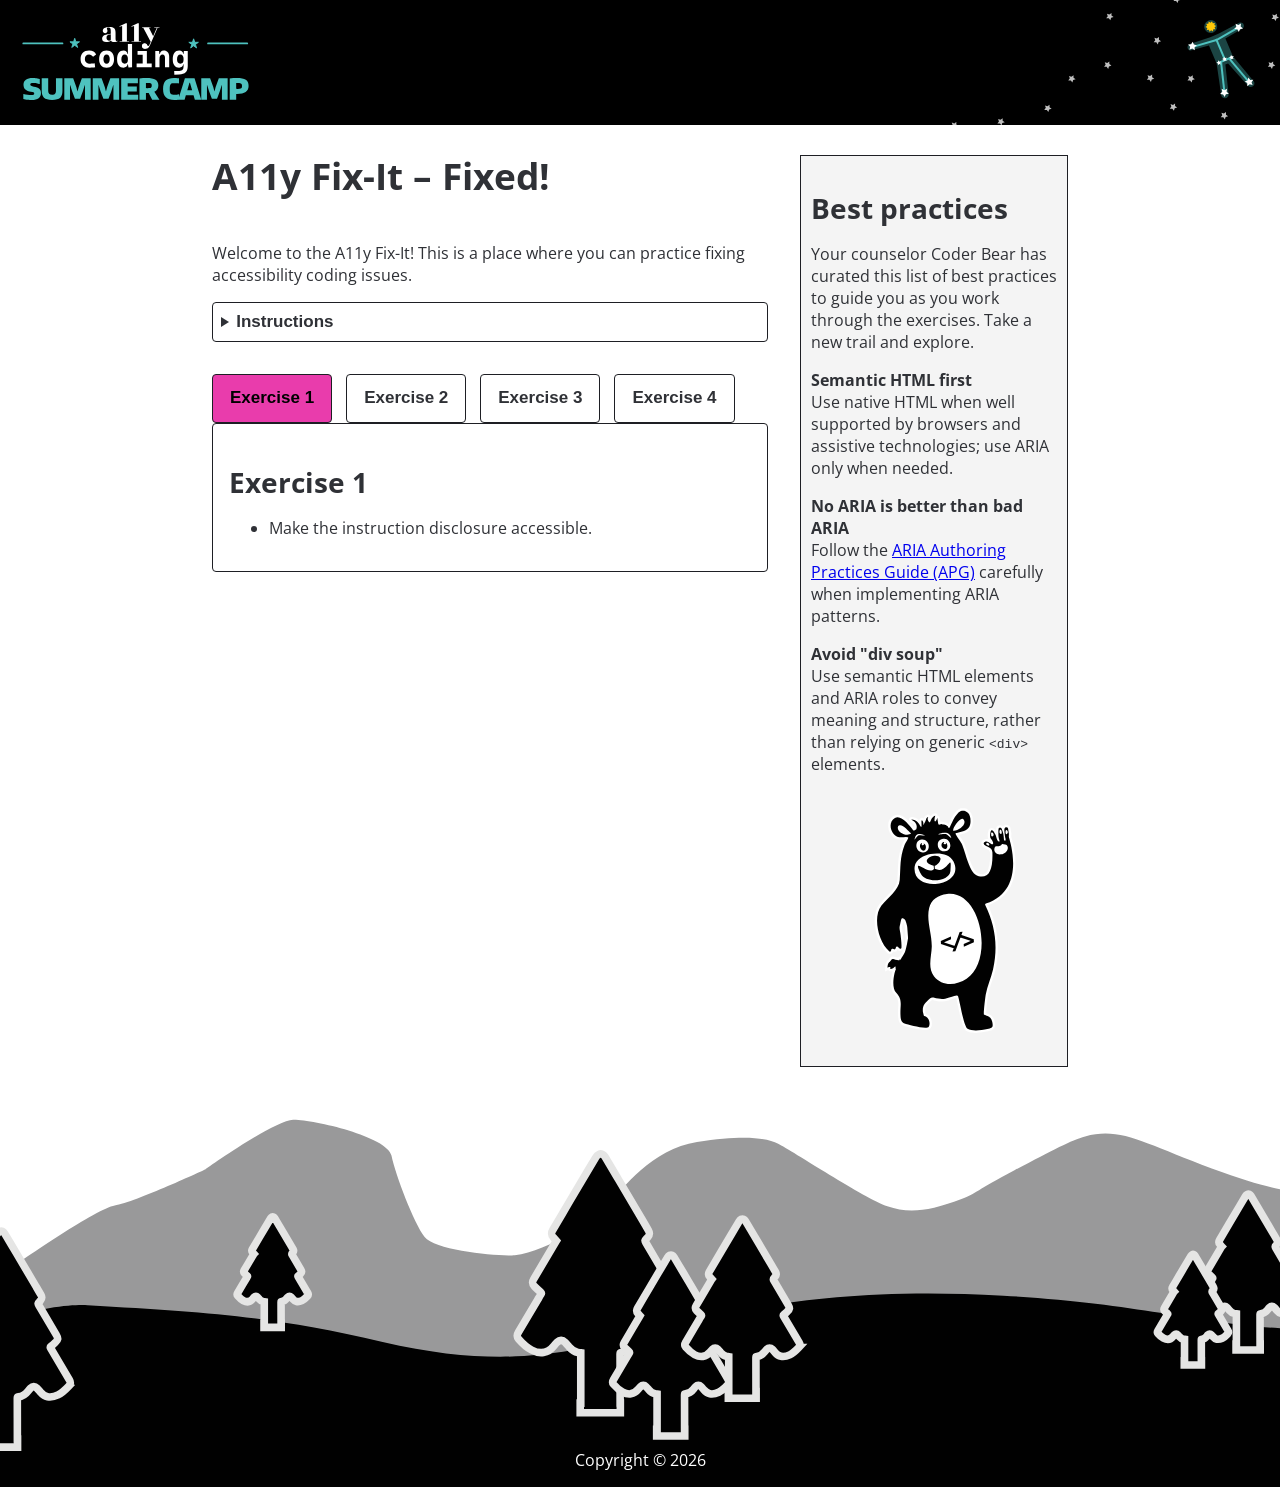
==== commit 41c9b859: "updates to support dark mode" ====
--- a/fixed/index.html
+++ b/fixed/index.html
@@ -6,12 +6,6 @@
     <title>A11y Fix-It Fixed!</title>
     <meta http-equiv="X-UA-Compatible" content="ie=edge" />
     <link rel="stylesheet" href="./styles.css" />
-    <link rel="preload" as="image" href="../images/noodles-black.png" />
-    <link rel="preload" as="image" href="../images/noodles-white.png" />
-    <link rel="preload" as="image" href="../images/fries.png" />
-    <link rel="preload" as="image" href="../images/fries-white.png" />
-    <link rel="preload" as="image" href="../images/burger.png" />
-    <link rel="preload" as="image" href="../images/burger-white.png" />
     <script type="module" src="./scripts/main.js"></script>
     <link rel="preconnect" href="https://fonts.googleapis.com" />
     <link rel="preconnect" href="https://fonts.gstatic.com" crossorigin />
@@ -31,13 +25,9 @@
         <img
           class="left"
           src="../images/a11y-summer-camp-logo.svg"
-          alt="A11y summer camp header image"
+          alt="A11y coding summer camp"
         />
-        <img
-          class="right"
-          src="../images/header-constellation.svg"
-          alt="A11y summer camp header image"
-        />
+        <img class="right" src="../images/header-constellation.svg" alt="" />
       </header>
       <div class="wrapper">
         <main class="exercises">
@@ -70,6 +60,7 @@
               aria-selected="true"
               aria-controls="exercise-1"
               id="exercise-1-tab"
+              tabindex="0"
               class="tab-btn"
             >
               Exercise 1
@@ -79,6 +70,7 @@
               aria-selected="false"
               aria-controls="exercise-2"
               id="exercise-2-tab"
+              tabindex="-1"
               class="tab-btn"
             >
               Exercise 2
@@ -88,6 +80,7 @@
               aria-selected="false"
               aria-controls="exercise-3"
               id="exercise-3-tab"
+              tabindex="-1"
               class="tab-btn"
             >
               Exercise 3
@@ -97,6 +90,7 @@
               aria-selected="false"
               aria-controls="exercise-4"
               id="exercise-4-tab"
+              tabindex="-1"
               class="tab-btn"
             >
               Exercise 4
@@ -119,6 +113,7 @@
             id="exercise-2"
             role="tabpanel"
             aria-labelledby="exercise-2-tab"
+            hidden
             class="tab-content is-hidden"
           >
             <h2>Exercise 2</h2>
@@ -131,11 +126,12 @@
               aria-modal="true"
               aria-labelledby="modal-heading"
               aria-hidden="true"
+              hidden
             >
               <div class="modal-body">
                 <button id="close-modal-button">Close</button>
                 <h2 id="modal-heading">ARIA</h2>
-                <p>
+                <p id="modal-description">
                   Accessible Rich Internet Applications (ARIA) provides roles,
                   states, and properties that help assistive technologies
                   understand custom web components when native HTML is not
@@ -169,23 +165,51 @@
             id="exercise-3"
             role="tabpanel"
             aria-labelledby="exercise-3-tab"
+            hidden
             class="tab-content is-hidden"
           >
             <h2>Exercise 3</h2>
             <p>Make this radio group accessible.</p>
+            <h3 id="radio-group-label">Food options</h3>
             <div
               class="radio-group"
-              aria-label="Food options"
+              aria-labelledby="radio-group-label"
               role="radiogroup"
             >
               <div
                 id="a"
                 role="radio"
-                class="radio-option selected"
+                class="radio-option"
                 aria-checked="true"
                 tabindex="0"
               >
-                <img src="../images/noodles-black.png" alt="Noodle bowl" />
+                <svg
+                  xmlns="http://www.w3.org/2000/svg"
+                  viewBox="0 0 24 24"
+                  aria-hidden="true"
+                  class="food-icon"
+                >
+                  <path
+                    fill="currentColor"
+                    d="M4 13h16c-.9 4.4-4.1 7-8 7s-7.1-2.6-8-7Z"
+                  />
+                  <path
+                    d="M6.5 10.5c1 1 2 1 3 0s2-1 3 0 2 1 3 0 2-1 3 0"
+                    fill="none"
+                    stroke="currentColor"
+                    stroke-width="1.8"
+                    stroke-linecap="round"
+                    stroke-linejoin="round"
+                  />
+                  <path
+                    d="M14.5 5.5 19 10M17.5 4 22 8.5"
+                    fill="none"
+                    stroke="currentColor"
+                    stroke-width="1.8"
+                    stroke-linecap="round"
+                    stroke-linejoin="round"
+                  />
+                </svg>
                 Option A
               </div>
               <div
@@ -195,7 +219,46 @@
                 aria-checked="false"
                 tabindex="-1"
               >
-                <img src="../images/fries.png" alt="Fries" />
+                <svg
+                  xmlns="http://www.w3.org/2000/svg"
+                  viewBox="0 0 24 24"
+                  aria-hidden="true"
+                  class="food-icon"
+                >
+                  <rect
+                    x="6"
+                    y="4"
+                    width="2.4"
+                    height="7"
+                    rx="1"
+                    fill="currentColor"
+                  />
+                  <rect
+                    x="9.1"
+                    y="3"
+                    width="2.4"
+                    height="8"
+                    rx="1"
+                    fill="currentColor"
+                  />
+                  <rect
+                    x="12.2"
+                    y="4.2"
+                    width="2.4"
+                    height="6.8"
+                    rx="1"
+                    fill="currentColor"
+                  />
+                  <rect
+                    x="15.3"
+                    y="3.4"
+                    width="2.4"
+                    height="7.6"
+                    rx="1"
+                    fill="currentColor"
+                  />
+                  <path fill="currentColor" d="M5.5 10h13l-1.9 9H7.4l-1.9-9Z" />
+                </svg>
                 Option B
               </div>
               <div
@@ -205,7 +268,45 @@
                 aria-checked="false"
                 tabindex="-1"
               >
-                <img src="../images/burger.png" alt="Burger and drink" />
+                <svg
+                  xmlns="http://www.w3.org/2000/svg"
+                  viewBox="0 0 24 24"
+                  aria-hidden="true"
+                  class="food-icon"
+                >
+                  <path
+                    fill="currentColor"
+                    d="M3 10.8c.7-2.2 2.5-3.5 4.8-3.5s4.1 1.3 4.8 3.5H3Z"
+                  />
+                  <rect
+                    x="3"
+                    y="11.8"
+                    width="9.6"
+                    height="1.9"
+                    rx=".9"
+                    fill="currentColor"
+                  />
+                  <path
+                    fill="currentColor"
+                    d="M3.5 15h8.6c-.4 1.5-1.6 2.3-3.1 2.3H6.6c-1.5 0-2.7-.8-3.1-2.3Z"
+                  />
+                  <path
+                    d="M15 8h5l-1 9h-3L15 8Z"
+                    fill="none"
+                    stroke="currentColor"
+                    stroke-width="1.8"
+                    stroke-linecap="round"
+                    stroke-linejoin="round"
+                  />
+                  <path
+                    d="M16.9 5.5v2.5M16.9 5.5l2.4 2.4"
+                    fill="none"
+                    stroke="currentColor"
+                    stroke-width="1.8"
+                    stroke-linecap="round"
+                    stroke-linejoin="round"
+                  />
+                </svg>
                 Option C
               </div>
             </div>
@@ -215,6 +316,7 @@
             id="exercise-4"
             role="tabpanel"
             aria-labelledby="exercise-4-tab"
+            hidden
             class="tab-content is-hidden"
           >
             <h2>Exercise 4</h2>
@@ -254,37 +356,10 @@
             </dl>
           </div>
           <figure>
-            <svg xmlns="http://www.w3.org/2000/svg" viewBox="0 0 300 475" role="img" aria-labelledby="coder-bear-title">
-              <title id="coder-bear-title">Friendly, waving cartoon bear</title>
-              <g>
-                <path class="cls-2" d="M288.04,61.73c.03-1.27.12-4.1.18-5.43.05-1.12-.09-1.83-.27-2.57-.12-.5-.33-1.35-.62-3.74-.05-.36-.09-.74-.13-1.11-.23-2.06-.49-4.39-1.43-6.48-1.5-3.33-4.43-5.25-8.06-5.25-2.87,0-5.29,1.16-6.88,3.22-1.9-1.88-3.96-2.13-6.2-2.22-.28-.01-.59-.02-.93-.04h-.32c-1.65,0-3.21.66-4.39,1.86-2.07,2.1-2.62,5.49-2.72,9.72-2.12-3.07-5.12-6.05-8.79-6.05-1.78,0-6.07.75-7.57,7.75-1.46,6.8-1.2,12.19.75,16.07-1.29-.5-2.64-.82-4.06-.83h-.07c-3.5,0-8.14,1.73-10.07,5.54-.87,1.72-1.86,5.26,1.29,9.53,1.69,2.28,4.39,3.44,7.26,4.66,5.34,2.28,8.59,3.99,8.75,8.64.91,26.36-3.82,36.98-7.94,41.24-2.4,2.49-5.43,3.7-9.24,3.7-1.6,0-3.36-.21-5.23-.63-11.46-2.57-18.54-25.01-24.24-43.04-2.76-8.73-5.36-16.98-8.37-23.03-1.52-3.06-4.1-6.79-6.6-10.4-1.07-1.54-2.27-3.27-3.24-4.78.79-.2,1.61-.39,2.45-.59,8.5-2.04,19.09-4.57,24.06-14.63,4.43-8.95,3.85-25.53-3.53-33.5-4.43-4.79-9.22-7.21-14.21-7.21v-.02c-13.35,0-22.57,16.47-30.09,33.27-3.41-2.47-8.04-4.05-11.03-4.05-.22,0-.44,0-.65.02-.89-.42-2.25-.95-3.9-.95-.51,0-1.08.05-1.71.19-.08-.52-.16-1.04-.23-1.51-.21-1.38-.43-2.8-.69-4.18-.2-1.04-.33-1.73-.45-2.24-.75-3.31-2.92-4.21-4.26-4.43-.05-.95-.34-1.86-.88-2.66-.97-1.45-2.62-2.31-4.4-2.31-2.84,0-6.66,2.77-9.6,6.15-.13-.49-.35-.99-.69-1.5-.94-1.41-2.53-2.26-4.24-2.26-1.58,0-2.73.68-3.84,1.34-3.6,2.14-4.4,4.77-5.1,7.09,0,.04-.03.09-.04.13-.96-.86-2.3-1.65-4.05-1.65-1.5,0-2.91.6-3.95,1.7-.95.99-1.46,2.19-1.71,3.69-2.06-2.04-4.56-3.96-7.6-5.31-2.51-1.12-5.29-1.78-7.42-1.78-3.86,0-5.3,2.31-5.74,3.3-1.92,4.33,2.19,6.93,3.94,8.05,2.04,1.29,5.12,3.25,6.26,5.96.58,1.39.68,3.03.3,4.99-.05-.06-.09-.12-.14-.18-8.34-10.59-20.93-26.58-34.57-26.59-2.74,0-5.38.65-7.83,1.94-8.78,4.61-13.1,14.46-11.27,25.72,1.69,10.39,9,21.77,21.51,23.8,1.62.26,3.28.39,5.09.39,1.95,0,3.76-.14,5.51-.28.67-.05,1.33-.11,1.98-.15-.16.27-.32.54-.47.8-1.66,2.81-3.55,5.99-4.66,8.99-7.97,21.62-8.57,36.72-9.27,54.21-.25,6.2-.5,12.61-1.09,19.87-1.07,13.19-11.85,24.13-23.26,35.72-4.68,4.75-9.52,9.66-13.66,14.78-9.47,11.7-12.64,30.89-8.68,52.63,3.77,20.71,13.28,39.3,25.43,49.72,1.32,1.13,3,1.75,4.73,1.75,3.21,0,6.01-2.06,6.99-5.07.83.31,1.7.47,2.59.47,2.82,0,5.33-1.6,6.55-4.03l.93.76c1.31,1.07,2.96,1.66,4.64,1.66,2.47,0,4.65-1.19,5.98-3.06-.72,2.49-1.39,4.31-1.96,5.3-.95,1.64-2.08,3.53-3.28,5.54-.85,1.42-1.77,2.96-2.71,4.56-1.32.07-2.52.58-3.43,1.43-.1-.02-.2-.04-.31-.07-2.28-.49-4.02-.96-5.41-1.34-1.99-.55-3.43-.94-4.96-.94-4.14,0-6.09,3.02-6.74,4.01-.25.39-.46.71-.63.99-.51.79-1.36,1.78-2.57,2.97-.42.41-.92.91-1.52,1.5-3.57,3.54-4.06,10.66-4.11,13.56l-.13,7.95,6.5-2.99c1.23,1.87,3.37,2.94,5.92,2.94,1.06,0,2.16-.18,3.27-.52-.39,1.29-.71,2.52-.97,3.7-3.21,14.68-4.97,34.4,4.92,44.96,8.71,9.3,8.33,16.07,7.71,27.29-.23,4.22-.5,8.99-.28,14.48v.13c.31,7.78.77,19.53,11.88,23.31,5.6,1.9,30.99,8.99,44.66,8.99,3.94,0,9.45-.48,11.83-4.68,3.08-5.42,3.01-13.1-.18-19.56-2.3-4.67-5.94-7.99-10.21-9.41-.14-.51-.3-1.19-.5-2.09-.06-.27-.11-.48-.14-.62l-.71-2.87c-.54-9.88,1.91-12.23,9.88-19.88,1.05-1.01,2.18-2.09,3.38-3.27.22-.2,1.09-.56,2.03-.56.31,0,.48.04.52.05,7.77,2.18,13.83,3.2,19.05,3.2,6.57,0,11.49-1.58,17.2-3.41,3.44-1.1,7.27-2.33,12.23-3.49,1.28,4.68,2.74,11.48,4.28,18.62,5.74,26.61,10,44.42,16.68,49.41,4.96,3.7,15.66,4.51,19.37,4.51.65,0,1.25-.02,1.8-.05,6.13-.4,17.88-2.24,23.83-3.31,5.93-1.07,10.68-2.2,13.38-6.21,2.48-3.68,2.16-8.39.92-14.33-2.72-12.97-11.87-15.79-16.78-17.31-.24-.07-.5-.16-.77-.24.18-7.8,3.11-33.05,3.97-37.94,1.64-9.32,4.66-18.2,7.85-27.61,2.66-7.85,5.42-15.96,7.27-24.29,10.48-47.09,5.6-89.94-15.35-134.58,18.01-6.51,32-16.81,41.63-30.63,8.35-11.99,13.44-26.68,15.12-43.66,2.01-20.24-.79-43.4-8.32-68.82ZM62.6,266.86c-.37-3.99-.96-6.96-1.44-9.35-.91-4.56-1.37-6.84.34-12.54.62-2.07,1.01-4.02,1.35-5.73.06-.29.12-.61.19-.94,1.4,2.99,3.85,11.61,3.67,15.47v.62l1.3,16.96c.06.85.03,1.69-.11,2.51-1.14,6.72-2.35,12.77-3.5,17.59.28-6.56-.7-14.95-1.37-20.68-.18-1.58-.34-2.94-.43-3.91ZM235.17,201.09c-1.38.46-2.03,1.91-1.39,3.22,21.07,43.58,26.92,86.19,16.27,134.03-3.93,17.66-12.01,34.26-15.16,52.12-.92,5.18-5.1,40.3-3.78,41.94,2.35,2.93,14.42,1.24,17.39,15.43,2.33,11.14.14,12.71-10.29,14.59-5.93,1.07-17.5,2.87-23.27,3.25-.44.03-.94.04-1.48.04-4.88,0-13.24-1.17-16.38-3.51-8.31-6.2-15.15-52.87-19.88-67.91-.31-.97-1.26-1.58-2.27-1.58-.17,0-.34.02-.51.05-15.24,3.24-20.78,7.32-30.73,7.32-4.54,0-9.99-.85-17.7-3.01-.58-.16-1.21-.24-1.87-.24-2.01,0-4.24.72-5.53,1.99-10.68,10.48-15.55,13.32-14.73,27.23,0,.16.03.31.07.46l.76,3.07c.22.92,1.15,5.71,2.09,5.84,9.33,1.29,13.63,14.83,9.45,22.19-.87,1.54-3.64,2.15-7.48,2.15-12.7,0-37.07-6.69-43.05-8.72-7.9-2.69-8.19-11.25-8.49-18.9-.78-19.87,5.04-30.23-8.78-44.98-8.33-8.9-6.56-27.33-3.69-40.47.66-3,1.75-6.17,3.04-9.38-.46-.56-.79-.97-.79-.97,0,0,.55-3.8-.82-3.8-.44,0-1.09.4-2.02,1.46-2.04,2.31-4.78,3.46-6.6,3.46-1.58,0-2.47-.87-1.59-2.59.65-1.29.17-1.71-.75-1.71-1.72,0-4.95,1.49-4.95,1.49,0,0,.12-7.6,2.63-10.09,4.28-4.24,3.39-3.18,5.41-6.3.81-1.25,1.47-1.73,2.53-1.73,1.59,0,4.09,1.06,9.33,2.18,1.95.41,3.18.57,3.95.57,2.6,0-.18-1.83,1.15-1.83h.13c.72.05,1.36.32,2.05.63,2.91-5.03,5.74-9.62,7.82-13.22,3.14-5.43,6.49-24.12,7.51-30.12.21-1.23.26-2.48.17-3.73l-1.3-16.96c.27-5.81-3.69-18.49-5.34-19.72-2.26-1.69-3.83-2.41-4.96-2.41-3.15,0-2.88,5.61-4.69,11.65-3.08,10.26-.13,12.44.92,23.79.45,4.86,2.4,17.75,1.67,25.67-.12,1.27-1.19,2.08-2.32,2.08-.51,0-1.03-.17-1.47-.53l-4.04-3.3c-.44-.36-.96-.53-1.47-.53-1.01,0-1.99.66-2.27,1.77l-.6,2.43c-.27,1.07-1.23,1.77-2.26,1.77-.28,0-.56-.05-.84-.16l-2.76-1.07c-.28-.11-.56-.16-.84-.16-1.04,0-2,.7-2.27,1.78l-.59,2.41c-.27,1.11-1.27,1.79-2.29,1.79-.52,0-1.04-.17-1.48-.55C10.19,280.49-.63,227.91,17.66,205.32c13.97-17.26,36.32-32.26,38.02-53.24,2.28-28.24-.34-44.51,10.07-72.75,1.77-4.81,6.32-10.89,7.44-14.17.74-2.17-.07-2.37-1.23-2.37-.27,0-.55.01-.84.01-.18,0-.36,0-.53-.02-.64-.05-1.28-.07-1.92-.07-3.28,0-6.51.53-9.96.53-1.39,0-2.82-.09-4.29-.32-17.78-2.88-24.78-31.72-8.72-40.15,1.8-.94,3.64-1.37,5.51-1.37,12.14,0,25.22,17.9,32.4,26.9.45.57,1.12.86,1.79.86.52,0,1.04-.17,1.48-.51,1.06-.82,2.24-1.45,3.35-2.2.93-3,1.48-6.69,0-10.22-2.7-6.42-10.72-8.96-10.24-10.04.1-.22.53-.34,1.17-.34,1.25,0,3.31.43,5.39,1.35,7.68,3.41,11.31,11.49,13.25,14.01.48-.21.94-.45,1.42-.64,0-.07.02-.1.01-.18.05-5.26-.94-12.83.61-12.83.37,0,.87.42,1.57,1.39,2.53,3.52.91,8.8,1.34,8.8.19,0,.78-1.04,2.31-3.73,4.98-8.76,2.9-10.57,6.54-12.73.74-.44,1.12-.64,1.28-.64.63,0-2.21,3.17-.2,7.3,1.23,2.52,2.16,3.8,3.04,3.8s1.77-1.42,2.82-4.32c1.71-4.69,7.5-9.17,8.86-9.17.28,0,.37.19.2.6-1.7,4.13-2.22,11.25-.16,11.25.38,0,.84-.24,1.4-.78,2.51-2.41,2.71-6.17,2.99-6.17.13,0,.27.74.64,2.68.74,3.9,1.16,8.65,2.11,10.83.85.14,1.71.17,2.55.34,1.07-1.23,2.03-1.61,2.88-1.61,1.44,0,2.57,1.1,3.38,1.1.09,0,.17-.01.25-.04.25-.09.56-.13.93-.13,3.43,0,11.23,3.67,10.74,7.18.21.06.43.09.64.09.88,0,1.72-.49,2.1-1.36,5-11.52,15-35.11,27.64-35.13,3.34.01,6.87,1.66,10.53,5.61,5.78,6.24,6.37,20.49,2.72,27.88-4.85,9.8-17.04,10.71-26.17,13.37-1.52.44-3.61-.77-2.38,2.59,1.41,3.85,9.09,13.23,11.89,18.88,9.47,19.09,15.65,64.16,35.99,68.73,2.25.5,4.36.76,6.33.76,16.41,0,23.3-17.38,22.18-50.11-.41-11.97-14.23-12.36-16.99-16.1-3.6-4.88,1.99-7.1,4.75-7.1h.04c4.36.03,9.6,6.2,12.15,6.2.32,0,.59-.1.82-.31,2.1-1.99-.19-7.04-3.49-10.9s-1.83-11.52-1.26-14.17c.6-2.81,1.59-3.8,2.68-3.8,2.29,0,5.02,4.35,5.62,5.37.43.79,1.28,2.35,2.12,3.89.51.94,1.35,3.54,1.55,4.59.67,3.46,2.82,8.78,5.22,9.26.39.08.7.12.94.12,2.57,0-2.18-4.41-1.65-16.26.1-2.3-.71-12.5,2.09-12.5h.06c2.88.15,3.45-.14,4.75,1.97.27.43.66,1.73,1.83,5.38,2.4,7.45,2.56,13.89,2.65,15.67.09,1.88.34,3.87,2.23,4.15.06,0,.11,0,.16,0,1.71,0,1.4-4.22.83-5.13-.17-.27-1.18-5.24-1.29-6.64-.1-1.42-1.12-8.72-.98-10.24.18-1.84-.05-6.12,4.07-6.12s4.16,4.54,4.65,8.46c.59,4.76.92,4.31.86,5.47-.08,1.66-.22,6.28-.19,6.36,6.54,21.87,31.67,112.23-47.83,138.64Z"/>
-                <path class="cls-1" d="M235.17,201.09c79.5-26.41,54.37-116.77,47.83-138.64-.03-.08.11-4.7.19-6.36.06-1.16-.27-.71-.86-5.47-.49-3.92-.54-8.46-4.65-8.46s-3.89,4.28-4.07,6.12c-.14,1.52.88,8.82.98,10.24.11,1.4,1.12,6.37,1.29,6.64.57.91.88,5.13-.83,5.13-.05,0-.1,0-.16,0-1.89-.28-2.14-2.27-2.23-4.15-.09-1.78-.25-8.22-2.65-15.67-1.17-3.65-1.56-4.95-1.83-5.38-1.3-2.11-1.87-1.82-4.75-1.97h-.06c-2.8,0-1.99,10.2-2.09,12.5-.53,11.85,4.22,16.26,1.65,16.26-.24,0-.55-.04-.94-.12-2.4-.48-4.55-5.8-5.22-9.26-.2-1.05-1.04-3.65-1.55-4.59-.84-1.54-1.69-3.1-2.12-3.89-.6-1.02-3.33-5.37-5.62-5.37-1.09,0-2.08.99-2.68,3.8-.57,2.65-2.04,10.31,1.26,14.17s5.59,8.91,3.49,10.9c-.23.21-.5.31-.82.31-2.55,0-7.79-6.17-12.15-6.2h-.04c-2.76,0-8.35,2.22-4.75,7.1,2.76,3.74,16.58,4.13,16.99,16.1,1.12,32.73-5.77,50.11-22.18,50.11-1.97,0-4.08-.26-6.33-.76-20.34-4.57-26.52-49.64-35.99-68.73-2.8-5.65-10.48-15.03-11.89-18.88-1.23-3.36.86-2.15,2.38-2.59,9.13-2.66,21.32-3.57,26.17-13.37,3.65-7.39,3.06-21.64-2.72-27.88-3.66-3.95-7.19-5.6-10.53-5.61-12.64.02-22.64,23.61-27.64,35.13-.38.87-1.22,1.36-2.1,1.36-.21,0-.43-.03-.64-.09.49-3.51-7.31-7.18-10.74-7.18-.37,0-.68.04-.93.13-.08.03-.16.04-.25.04-.81,0-1.94-1.1-3.38-1.1-.85,0-1.81.38-2.88,1.61-.84-.17-1.7-.2-2.55-.34-.95-2.18-1.37-6.93-2.11-10.83-.37-1.94-.51-2.68-.64-2.68-.28,0-.48,3.76-2.99,6.17-.56.54-1.02.78-1.4.78-2.06,0-1.54-7.12.16-11.25.17-.41.08-.6-.2-.6-1.36,0-7.15,4.48-8.86,9.17-1.05,2.9-1.9,4.32-2.82,4.32s-1.81-1.28-3.04-3.8c-2.01-4.13.83-7.3.2-7.3-.16,0-.54.2-1.28.64-3.64,2.16-1.56,3.97-6.54,12.73-1.53,2.69-2.12,3.73-2.31,3.73-.43,0,1.19-5.28-1.34-8.8-.7-.97-1.2-1.39-1.57-1.39-1.55,0-.56,7.57-.61,12.83.01.08-.01.11-.01.18-.48.19-.94.43-1.42.64-1.94-2.52-5.57-10.6-13.25-14.01-2.08-.92-4.14-1.35-5.39-1.35-.64,0-1.07.12-1.17.34-.48,1.08,7.54,3.62,10.24,10.04,1.48,3.53.93,7.22,0,10.22-1.11.75-2.29,1.38-3.35,2.2-.44.34-.96.51-1.48.51-.67,0-1.34-.29-1.79-.86-7.18-9-20.26-26.9-32.4-26.9-1.87,0-3.71.43-5.51,1.37-16.06,8.43-9.06,37.27,8.72,40.15,1.47.23,2.9.32,4.29.32,3.45,0,6.68-.53,9.96-.53.64,0,1.28.02,1.92.07.17.02.35.02.53.02.29,0,.57-.01.84-.01,1.16,0,1.97.2,1.23,2.37-1.12,3.28-5.67,9.36-7.44,14.17-10.41,28.24-7.79,44.51-10.07,72.75-1.7,20.98-24.05,35.98-38.02,53.24-18.29,22.59-7.47,75.17,16.08,95.44.44.38.96.55,1.48.55,1.02,0,2.02-.68,2.29-1.79l.59-2.41c.27-1.08,1.23-1.78,2.27-1.78.28,0,.56.05.84.16l2.76,1.07c.28.11.56.16.84.16,1.03,0,1.99-.7,2.26-1.77l.6-2.43c.28-1.11,1.26-1.77,2.27-1.77.51,0,1.03.17,1.47.53l4.04,3.3c.44.36.96.53,1.47.53,1.13,0,2.2-.81,2.32-2.08.73-7.92-1.22-20.81-1.67-25.67-1.05-11.35-4-13.53-.92-23.79,1.81-6.04,1.54-11.65,4.69-11.65,1.13,0,2.7.72,4.96,2.41,1.65,1.23,5.61,13.91,5.34,19.72l1.3,16.96c.09,1.25.04,2.5-.17,3.73-1.02,6-4.37,24.69-7.51,30.12-2.08,3.6-4.91,8.19-7.82,13.22-.69-.31-1.33-.58-2.05-.63h-.13c-1.33,0,1.45,1.83-1.15,1.83-.77,0-2-.16-3.95-.57-5.24-1.12-7.74-2.18-9.33-2.18-1.06,0-1.72.48-2.53,1.73-2.02,3.12-1.13,2.06-5.41,6.3-2.51,2.49-2.63,10.09-2.63,10.09,0,0,3.23-1.49,4.95-1.49.92,0,1.4.42.75,1.71-.88,1.72,0,2.59,1.59,2.59,1.82,0,4.56-1.15,6.6-3.46.93-1.06,1.58-1.46,2.02-1.46,1.37,0,.82,3.8.82,3.8,0,0,.33.41.79.97-1.29,3.21-2.38,6.38-3.04,9.38-2.87,13.14-4.64,31.57,3.69,40.47,13.82,14.75,8,25.11,8.78,44.98.3,7.65.59,16.21,8.49,18.9,5.98,2.03,30.35,8.72,43.05,8.72,3.84,0,6.61-.61,7.48-2.15,4.18-7.36-.12-20.9-9.45-22.19-.94-.13-1.87-4.92-2.09-5.84l-.76-3.07c-.04-.15-.07-.3-.07-.46-.82-13.91,4.05-16.75,14.73-27.23,1.29-1.27,3.52-1.99,5.53-1.99.66,0,1.29.08,1.87.24,7.71,2.16,13.16,3.01,17.7,3.01,9.95,0,15.49-4.08,30.73-7.32.17-.03.34-.05.51-.05,1.01,0,1.96.61,2.27,1.58,4.73,15.04,11.57,61.71,19.88,67.91,3.14,2.34,11.5,3.51,16.38,3.51.54,0,1.04-.01,1.48-.04,5.77-.38,17.34-2.18,23.27-3.25,10.43-1.88,12.62-3.45,10.29-14.59-2.97-14.19-15.04-12.5-17.39-15.43-1.32-1.64,2.86-36.76,3.78-41.94,3.15-17.86,11.23-34.46,15.16-52.12,10.65-47.84,4.8-90.45-16.27-134.03-.64-1.31,0-2.76,1.39-3.22ZM71.18,57.74h0c-.35.01-.7,0-1.06-.03-.09,0-.18,0-.28-.02-.28-.01-.56-.04-.84-.08-.54-.05-1.08-.14-1.62-.25-.31-.05-.62-.12-.92-.2-.33-.07-.66-.16-.98-.26-.15-.03-.3-.07-.44-.12-.31-.1-.62-.2-.93-.3-.01,0-.03-.01-.05-.02-.22-.08-.44-.16-.65-.25-.17-.05-.33-.12-.49-.18l-.15-.06c-.06-.03-.13-.05-.19-.09-.27-.11-.54-.22-.81-.35-.48-.21-.95-.44-1.41-.69-.15-.09-.31-.17-.46-.25-.16-.09-.32-.19-.48-.28-.44-.26-.86-.54-1.27-.82-.01-.01-.03-.02-.05-.04-.47-.31-.91-.65-1.34-1-.2-.16-.41-.33-.6-.5,0-.02-.03-.03-.04-.04-.2-.17-.39-.34-.57-.53-1.21-1.15-2.2-2.42-2.88-3.76-.1-.21-.2-.42-.29-.63-.08-.18-.16-.37-.22-.56-.02-.05-.04-.1-.05-.15-.06-.17-.11-.34-.16-.51-.03-.09-.05-.18-.07-.28-.04-.15-.08-.31-.1-.46-.02-.07-.03-.14-.04-.22-.03-.19-.05-.37-.07-.56-.02-.23-.03-.46-.03-.69,0-.27.01-.54.04-.82.06-1.91.73-3.55,2.63-4.28.72-.27,1.46-.4,2.23-.4.27,0,.55.02.83.05.46.05.93.14,1.4.27.25.07.51.15.76.24.23.08.46.17.69.27.06.02.12.05.18.08.15.06.31.13.47.22.21.1.42.21.64.32.21.11.42.23.64.35.21.12.42.25.64.38,1.71,1.05,3.43,2.42,5.12,3.9.21.18.42.37.63.56.21.18.42.37.63.57,1.49,1.36,2.93,2.78,4.29,4.1.17.17.33.33.5.5,1.31,1.28,2.54,2.47,3.64,3.43.13.12.25.23.38.33.5.42.96.79,1.4,1.1-2.03,2.1-4.98,3.01-8.2,3.01ZM178.36,29.03c.27-.26.53-.51.8-.76,2.39-2.2,4.78-3.63,6.79-3.63.25,0,.49.02.73.07.09.02.18.04.27.07.11.02.21.06.32.1.01-.01.01,0,.01,0,.08.02.15.06.22.1t.02.01c.07.03.14.07.2.1.52.28.99.72,1.41,1.31,6.95,9.85-10.56,22.97-20.75,22.97h-.01c-.5,0-.99-.03-1.45-.1,0-.02-.01-.04-.01-.06-.4-3.87,5.42-14.22,11.45-20.18ZM138.25,69.8c.13-.14.27-.27.41-.41.42-.39.87-.75,1.37-1.09.65-.44,1.38-.83,2.17-1.16,1.39-.57,2.99-.94,4.81-1.06.32-.02.63-.03.94-.03.54,0,1.06.03,1.56.09.22.02.45.06.67.09.71.13,1.39.3,2.04.53.37.13.72.28,1.07.45.2.1.4.2.59.31.19.1.38.2.57.31.21.13.41.25.61.39.27.19.54.39.8.6s.51.43.75.66c.2.18.39.37.57.57.08.08.16.16.22.24.13.15.26.3.39.46.08.1.16.2.24.3.02.02.04.05.06.08.16.2.31.42.45.63.16.24.32.48.46.73.05.07.09.13.12.2.15.26.29.52.42.78.09.18.17.36.25.55.07.15.13.29.19.44.14.33.26.66.37.99.06.2.13.4.18.61.12.4.22.82.3,1.23.05.26.1.52.13.78.05.3.08.6.11.9.01.12.02.24.02.36.02.29.03.57.03.86,0,5.81-3.5,11.35-11.49,12.1-.49.05-.98.07-1.45.07-.24,0-.47-.01-.7-.02-.23-.01-.46-.02-.68-.05-.22-.02-.44-.04-.65-.08h-.03c-.16-.02-.31-.05-.47-.08-.89-.16-1.73-.41-2.52-.74-.19-.08-.38-.16-.56-.25-.31-.14-.6-.3-.89-.47-.29-.16-.57-.34-.84-.53,0,0,0,.01-.01,0-.27-.19-.52-.38-.76-.58-.01,0-.02-.01-.03-.02-.25-.2-.49-.42-.73-.64-.21-.2-.41-.41-.62-.63-.47-.52-.9-1.07-1.28-1.65-.17-.25-.33-.51-.48-.78-.12-.2-.23-.4-.33-.61-.07-.13-.14-.27-.2-.4-.25-.52-.46-1.06-.65-1.6-.01-.03-.02-.07-.03-.1-.1-.29-.18-.58-.26-.87-.09-.36-.17-.71-.24-1.06-.05-.28-.1-.56-.13-.84-.05-.36-.09-.72-.1-1.07-.02-.28-.03-.57-.03-.85,0-3.19,1.05-6.32,3.29-8.64ZM110.79,158.27c-.51-.14-1.02-.29-1.52-.45-.46-.14-.91-.28-1.35-.44-1.25-.43-2.48-.92-3.66-1.45-.16-.07-.31-.14-.47-.22-.26-.13-.52-.25-.78-.38-.25-.12-.51-.25-.76-.39-.51-.26-1-.54-1.49-.83-.24-.13-.48-.28-.72-.43-.24-.15-.48-.3-.71-.46-.23-.14-.46-.29-.68-.46-.51-.35-1.01-.71-1.49-1.09-.18-.13-.35-.27-.52-.42-.92-.74-1.78-1.54-2.59-2.38-.14-.14-.28-.29-.41-.44-.31-.32-.6-.66-.88-1-.25-.28-.48-.58-.71-.88-.02-.02-.03-.05-.05-.07-.27-.36-.54-.72-.79-1.09-.04-.06-.08-.12-.12-.18-.22-.32-.43-.65-.63-.99-.23-.37-.45-.75-.66-1.14-.01-.02-.02-.04-.03-.06-.22-.41-.43-.82-.62-1.24-.16-.32-.3-.65-.44-.98-.07-.15-.13-.3-.18-.45-.16-.39-.31-.79-.45-1.2-.04-.1-.08-.19-.1-.29-.12-.34-.23-.69-.32-1.03-.09-.3-.17-.6-.25-.91-.1-.38-.19-.75-.26-1.13-.04-.18-.08-.37-.11-.56-.06-.3-.12-.6-.16-.91-.06-.36-.11-.71-.16-1.08-.05-.38-.09-.76-.11-1.14-.03-.24-.04-.48-.05-.72-.03-.3-.05-.59-.05-.89-.02-.44-.03-.88-.03-1.33,0-1.67.11-3.4.35-5.21,2.01-15.23,19.68-23.8,33.31-26.15,4.12-.71,8.65-1.16,13.24-1.16,1.34,0,2.69.04,4.03.12.37.02.74.05,1.11.08.39.03.79.06,1.18.1.26.02.52.05.78.08.35.04.7.08,1.05.13.4.05.8.11,1.2.17.37.05.73.11,1.1.18.38.06.76.13,1.14.21.66.13,1.31.27,1.96.43,1.07.26,2.13.55,3.17.89.29.09.58.19.87.29.02.01.04.01.06.02.29.1.57.21.85.32.5.18.99.38,1.47.59.28.11.56.23.83.36,1.31.6,2.56,1.27,3.76,2.04.26.16.52.32.77.5.32.21.64.44.96.67.43.31.84.64,1.24.98.19.15.38.31.57.48.25.21.5.44.74.67.16.15.32.3.47.46.19.18.37.37.54.56.46.47.89.95,1.29,1.46.19.23.37.46.55.69.24.3.46.61.68.93.05.06.09.13.13.19.16.23.32.47.47.72.1.15.19.3.28.46.17.27.34.55.49.83.22.38.42.77.62,1.17,14.51,29.3-14.5,46.81-41.8,46.81-.63,0-1.26-.01-1.89-.03-.41-.01-.83-.03-1.24-.05-.52-.02-1.04-.06-1.56-.1h-.02c-.46-.03-.92-.07-1.37-.12-.18-.01-.35-.03-.52-.05-.39-.04-.78-.09-1.17-.14-.42-.05-.85-.11-1.27-.18-1.68-.25-3.34-.58-4.96-.99-.39-.09-.77-.19-1.15-.3ZM168.43,368.07c-1.59.23-3.17.39-4.75.48-.99.06-1.97.09-2.95.09h-.01c-.98.01-1.96-.02-2.94-.08-.02-.01-.03-.01-.05-.01-7.36-.44-14.48-2.57-20.77-6.74-3.32-2.2-6.4-4.97-9.17-8.36-.28-.32-.53-.64-.79-.97-.18-.23-.36-.46-.52-.7-.17-.23-.34-.46-.5-.7-.17-.23-.33-.47-.48-.7-.2-.3-.4-.6-.58-.9-2.24-3.62-3.67-7.46-4.53-11.43l-.03-.18c-1.11-5.22-1.23-10.67-.91-16.18.59-10.4,2.79-20.99,2.97-30.5.03-1.44.02-2.89-.02-4.33,0-.02,0-.04,0-.06-.7-26.02-11.37-52.45-5.41-76.27.59-2.36,1.34-4.56,2.23-6.6.19-.45.39-.9.61-1.34,1.88-3.92,4.32-7.24,7.24-10.02,6.78-6.48,16.12-10.06,27.03-11.49,2.17-.28,4.3-.42,6.38-.42,66.15,0,90.97,139.6,34.52,177.04-8.03,5.32-17.25,9.01-26.53,10.37h-.04Z"/>
-                <path class="cls-2" d="M54.31,38.46c-1.9.73-2.57,2.37-2.63,4.28-.82,7.85,10.43,15.01,19.5,15.01h0c3.22-.01,6.17-.92,8.2-3.02-5.35-3.77-15.11-16.68-22.84-16.67-.77,0-1.51.13-2.23.4ZM56.67,43.07c3.28.14,9.26,5.93,12.99,9.59-4.09-.46-8.71-2.68-11.26-5.52-.72-.8-1.9-2.37-1.75-3.89l.02-.18Z"/>
-                <path class="cls-2" d="M167.74,113.42c-6.35-12.81-20.67-16.78-34.36-16.78-4.59,0-9.12.45-13.24,1.16-13.63,2.35-31.3,10.92-33.31,26.15-3.33,25.16,17.34,36.28,39.11,36.28,27.3,0,56.31-17.51,41.8-46.81ZM91.78,124.61c1.57-11.84,16.24-19.64,29.21-21.88,4.18-.72,8.35-1.09,12.39-1.09,10.47,0,24.14,2.43,29.88,14,4.35,8.77,4.47,16.57.36,23.19-6.09,9.81-21.23,16.4-37.68,16.4-12.53,0-23.1-3.86-29.01-10.6-4.5-5.13-6.23-11.87-5.15-20.02Z"/>
-                <path class="cls-2" d="M148.18,92.36c.47,0,.96-.02,1.45-.07,17.47-1.63,13.49-26.24-1.68-26.24-.31,0-.62.01-.94.03-17.75,1.16-14.64,26.28,1.17,26.28ZM147.95,71.05c5.04,0,7.96,4.48,8.16,8.7.1,2.07-.39,6.95-6.94,7.57-.33.03-.67.05-.99.05h0c-5.82-.01-8.1-5.16-8.22-8.62-.07-2.16.51-7.23,7.37-7.68.21-.01.41-.02.62-.02Z"/>
-                <path class="cls-2" d="M168.37,49.37h.01c10.19,0,27.7-13.12,20.75-22.97-.86-1.22-1.95-1.76-3.18-1.76-7.34,0-19.7,19.13-19.03,24.63.46.07.95.1,1.45.1ZM174.32,42.85c.85-1.55,1.92-3.29,3.25-5.13,3.53-4.9,6.43-7.18,7.82-7.85.37.75.62,2-.44,4.04-1.9,3.67-6.39,7.07-10.64,8.95h.01Z"/>
-                <path class="cls-2" d="M119.95,97.72c16.4-2.83,39.71-1.76,47.6,15.62,21.98,48.41-88.06,65.66-80.91,10.53,1.98-15.23,19.68-23.8,33.31-26.15h0Z"/>
-                <path class="cls-2" d="M146.81,66c15.94-1.05,20.45,24.55,2.63,26.21-17.06,1.59-20.9-25.01-2.63-26.21Z"/>
-                <path class="cls-2" d="M188.95,26.32c7.29,10.34-12.35,24.27-22.2,22.87-.79-6.42,16.19-31.4,22.2-22.87Z"/>
-                <path class="cls-2" d="M54.12,38.38c7.98-3.05,19.19,12.12,25.07,16.27-7.73,8.02-28.81-1.36-27.7-12,.06-1.91.73-3.55,2.63-4.28h0Z"/>
-                <path d="M142.67,80.8c-.31-2.6.82-6.48,3.65-7.71,2.99-1.3,5.99,1.17,7.25,3.07,2.29,3.45,1.71,9.27-.96,10.94-3.05,1.91-9.34-1.32-9.95-6.3h.01Z"/>
-                <path class="cls-2" d="M147.62,74.32c1.11-1.21.96-1.87,1.56-2.05.96-.3,2.16,1.2,2.28,1.36.29.37.93,1.16.79,2.2-.02.19-.1.68-.46,1.1-.8.93-2.44.83-3.49.28-.71-.38-1.59-1.19-1.46-1.94.06-.33.28-.4.78-.95h0Z"/>
-                <path class="cls-2" d="M147.65,53.75s4.74-.47,8.25,1.05c3.59,1.55,5.04,4.75,5.04,4.75,0,0,2.87,5.21,1.88,4.95-.99-.26-5.61-4.48-6.25-5.13-1.95-1.98-3.58-3.48-9.28-3-2.35.2-11.06,1.44-11.03.33.03-1.11,11.39-2.94,11.39-2.94h0Z"/>
-                <path class="cls-2" d="M264.96,80.87c-5.68,2.21-8.19-.04-10.35,1.99-1.81,1.7-1.6,4.16-1.83,5.78-.14,1.04.11,3.64,2.67,6.91,3.47,4.41,10.64,3.06,12.37,3.03,1.45-.02,7.76-1.92,11.34-7.57,3.16-4.98,1.57-8.47-.3-11.31-.9-1.38-6.12-2.52-9.54-2.63-1.65-.05-1.01,2.49-4.37,3.79h.01Z"/>
-                <path d="M128.58,122.45l.14,6.41c26.92,13.78,35.75-39.46,32.6,4.46-1.62,22.55-51.19,26.38-61.39,6.42-20.55-40.25,14.35,4.03,27.08-10.79l-.62-6.44c-35.58-10.13,5.75-30.21,13.9-16.19,2.56,4.41-6.64,16.18-11.73,16.13h.02Z"/>
-                <path class="cls-2" d="M265.1,47.63c-1.25.17-1.48,2.53-1.56,3.51h0c-.12,1.59-.19,2.7.57,3.69.69.89,2.04,1.67,2.97,1.27,1.46-.62,1.32-3.87.85-5.81-.47-1.9-1.8-2.8-2.83-2.66Z"/>
-                <path class="cls-2" d="M240.26,75.41c-.12-.08-.47-.46-1.93-.73h.01c-1.35-.26-1.89.28-2.48,1.27-.47.78.44,2.14.61,2.33,1.61,1.84,4.48,2.92,5.27,2.09.91-.95.47-3.02.18-3.37-.8-1.01-1.26-1.3-1.66-1.59Z"/>
-                <path class="cls-2" d="M249.37,53.77c-.9-.58-2.36-.84-3.03-.19-.37.36-.38.86-.28,2.27h-.01c.21,3.14.33,4.72.95,5.12.93.6,2.46.23,3.32-.57,1.75-1.63,1.02-5.36-.95-6.63Z"/>
-                <path class="cls-2" d="M280.99,51.88c-.15-2.26-2.2-4.37-3.42-4.07-.95.24-1.27,1.91-1.41,2.65h0c-.49,2.53.26,5.91,1.65,6.13,1.29.21,3.35-2.27,3.18-4.71Z"/>
-                <path class="cls-2" d="M101.69,67.83c-17.23,1.65-13.73,27.74,2.86,26.82,17.82-.99,13.89-28.42-2.86-26.82Z"/>
-                <path class="cls-2" d="M98.87,58.9c1.88.15,8.9,1.24,8.83.11s-9.22-2.76-9.22-2.76h0s-3.81-.38-6.55,1.24c-2.8,1.66-3.83,4.94-3.83,4.94,0,0-2.08,5.37-1.3,5.08.78-.29,4.3-4.68,4.79-5.36,1.48-2.06,2.72-3.62,7.29-3.25Z"/>
-                <path d="M108.54,78.17h0c-.5-.65-1.17-1.27-1.93-1.78.12.63-.21,1.46-.59,1.99-.69.98-2.12,1.81-3.26,1.35-.52-.21-.81-.62-.92-.78-.6-.87-.4-1.87-.3-2.34.02-.13.19-.92.55-1.53-.51.06-1.01.2-1.48.44-2.88,1.48-3.03,5.72-2.47,8.12,1.01,4.37,5.59,8.13,8.52,7.18,3.35-1.09,5.1-8.54,1.89-12.65Z"/>
-              </g>
-              <a href="../" aria-label="Back to the main page">
-                <path id="belly" class="cls-2 belly" d="M160.48,180.66c-2.08,0-4.21.14-6.38.42-10.91,1.43-20.25,5.01-27.03,11.49-2.92,2.78-5.36,6.1-7.24,10.02-.22.44-.42.89-.61,1.34-.89,2.04-1.64,4.24-2.23,6.6-5.96,23.82,4.71,50.25,5.41,76.27,0,.02,0,.04,0,.06.04,1.44.05,2.89.02,4.33-.18,9.51-2.38,20.1-2.97,30.5-.32,5.51-.2,10.96.91,16.18l.03.18c.86,3.97,2.29,7.81,4.53,11.43.18.3.38.6.58.9.15.23.31.47.48.7.16.24.33.47.5.7.16.24.34.47.52.7.26.33.51.65.79.97,2.77,3.39,5.85,6.16,9.17,8.36,6.29,4.17,13.41,6.3,20.77,6.74.02,0,.03,0,.05.01.98.06,1.96.09,2.94.09h.01c.98-.01,1.96-.04,2.95-.1,1.58-.09,3.16-.25,4.75-.48h.04c9.28-1.36,18.5-5.05,26.53-10.37,56.45-37.44,31.63-177.05-34.52-177.04Z"/>
-                <path id="code-symbol" class="cls-1 code-symbol" d="M171.11,295.48l-29.51-10.27-.31-5.9,21.04-9.67.31,5.94-14.29,5.94.04.75,22.51,7.33.2,5.88h0ZM165.59,300.83l14.97-40.5,6.05-.32-14.97,40.5-6.05.32ZM189.27,291.22l-.31-5.94,14.18-5.89-.04-.75-22.72-7.5-.31-5.92,29.87,10.48.31,5.9-20.98,9.62h0Z"/>
-              </a>
-            </svg>
+            <img
+              src="../images/coder-bear.svg"
+              alt="Friendly, waving cartoon bear"
+            />
           </figure>
         </aside>
       </div>
--- a/fixed/styles.css
+++ b/fixed/styles.css
@@ -1,11 +1,31 @@
+:root {
+  color-scheme: light dark;
+  --page-bg: light-dark(#ffffff, #141518);
+  --page-text: light-dark(#2f3136, #eceef3);
+  --surface-bg: light-dark(#f4f4f4, #1b1d22);
+  --surface-elevated: light-dark(#ffffff, #22252c);
+  --border-strong: light-dark(#1e1f24, #858a98);
+  --focus-color: light-dark(#4b2e83, #b39aff);
+  --interactive-hover: light-dark(#d9efff, #2b3f57);
+  --interactive-active: light-dark(#e93cac, #ff6fc7);
+  /* interactive text color is always black to contrast with pink background */
+  --interactive-text: light-dark(#000000, #000000);
+  --inverse-bg: light-dark(#000000, #f2f4f8);
+  --inverse-text: light-dark(#ffffff, #101217);
+  /* footer text always white because of the background image always black */
+  --footer-text: light-dark(#ffffff, #ffffff);
+}
+
 * {
   box-sizing: border-box;
   &:focus {
-    outline: 2px solid #4b2e83;
+    outline: 2px solid var(--focus-color);
     outline-offset: 2px;
   }
 }
 body {
+  background-color: var(--page-bg);
+  color: var(--page-text);
   font-family: "Open Sans", sans-serif;
   margin: 0;
   padding: 0;
@@ -45,7 +65,7 @@
 p,
 li,
 button {
-  color: #3d3d3d;
+  color: inherit;
 }
 h1 {
   font-size: 37px;
@@ -74,6 +94,7 @@
     }
   }
   .wrapper {
+    background-color: var(--page-bg);
     --wrapper-padding: 2em;
     padding-inline: var(--wrapper-padding);
   }
@@ -84,7 +105,8 @@
 
     #content-to-toggle {
       display: none;
-      border: 1px solid #010101;
+      background: var(--surface-elevated);
+      border: 1px solid var(--border-strong);
       border-top: 0 none;
       padding: 1em;
     }
@@ -93,28 +115,46 @@
       display: none;
     }
     .disclosure-btn {
+      align-items: center;
       background: transparent;
-      border: 1px solid #010101;
+      border: 1px solid var(--border-strong);
       border-radius: 4px;
+      color: inherit;
+      display: inline-flex;
+      gap: 0.45rem;
+      padding: 4px 8px;
       text-align: left;
       font-size: 17px;
       font-weight: 700;
       line-height: 30px;
     }
-    button[aria-expanded="false"]::before {
-      content: url("data:image/svg+xml,%3C%3Fxml version='1.0' encoding='utf-8'%3F%3E%3Csvg xmlns='http://www.w3.org/2000/svg' width='12' height='12' viewBox='0 0 12 12' style='forced-color-adjust: auto;'%3E%3Cpolygon points='1 1, 1 11, 8 6' fill='currentcolor' stroke= 'currentcolor' /%3E%3C/svg%3E%0A");
-      position: relative;
-    }
-    button[aria-expanded="true"]::before {
-      content: url("data:image/svg+xml,%3C%3Fxml version='1.0' encoding='utf-8'%3F%3E%3Csvg xmlns='http://www.w3.org/2000/svg' width='12' height='12' viewBox='0 0 12 12' style='forced-color-adjust: auto;'%3E%3Cpolygon points='1 1, 11 1, 6 8' fill='currentcolor' stroke= 'currentcolor' /%3E%3C/svg%3E ");
-      position: relative;
-      left: -4px;
-      top: 2px;
+    .disclosure-btn:hover,
+    .disclosure-btn:focus,
+    .disclosure-btn:focus-visible {
+      background-color: var(--interactive-hover);
+      border: 2px solid var(--focus-color);
+      padding: 3px 7px;
+    }
+    .disclosure-btn:hover {
+      cursor: pointer;
+    }
+    .disclosure-btn::before {
+      border-bottom: 0.32em solid transparent;
+      border-left: 0.5em solid currentColor;
+      border-top: 0.32em solid transparent;
+      content: "";
+      display: inline-block;
+      height: 0;
+      transform-origin: 30% 50%;
+      width: 0;
+    }
+    .disclosure-btn[aria-expanded="true"]::before {
+      transform: rotate(90deg);
     }
     #open-modal-button {
-      background: black;
-      border: none;
-      color: white;
+      background: var(--inverse-bg);
+      border: 1px solid var(--border-strong);
+      color: var(--inverse-text);
       font-size: 23px;
       padding: 12px 17px;
       text-transform: uppercase;
@@ -122,9 +162,10 @@
     }
 
     #modal {
-      display: none;
-      background: white;
-      border: 2px solid #333;
+      display: block;
+      background: var(--surface-elevated);
+      border: 2px solid var(--border-strong);
+      color: var(--page-text);
       padding: 20px;
       position: fixed;
       top: 20%;
@@ -133,29 +174,77 @@
       max-width: 50%;
     }
 
+    #modal[hidden] {
+      display: none;
+    }
+
     .radio-group {
+      color: CanvasText;
       display: flex;
       flex-wrap: wrap;
       gap: 10px;
       .radio-option {
         align-items: center;
-        border: 4px solid #3d3d3d;
+        background: Canvas;
+        border: 2px solid CanvasText;
         border-radius: 18px;
-        color: #2ad2c9;
+        color: CanvasText;
         cursor: pointer;
         display: flex;
         gap: 10px;
-        padding: 0 25px;
+        padding: 0.5rem 1.25rem;
         position: relative;
       }
+      .radio-option .food-icon {
+        flex: none;
+        height: 2rem;
+        width: 2rem;
+      }
+      .radio-option:hover {
+        background: color-mix(in srgb, CanvasText 10%, Canvas);
+      }
+      .radio-option:focus {
+        outline: none;
+      }
+      .radio-option:focus-visible {
+        outline: 3px solid Highlight;
+        outline-offset: 3px;
+      }
+      .radio-option[aria-checked="true"] {
+        background: color-mix(in srgb, CanvasText 18%, Canvas);
+        border-color: CanvasText;
+        font-weight: 700;
+      }
+      .radio-option[aria-checked="true"]:hover {
+        background: color-mix(in srgb, CanvasText 24%, Canvas);
+      }
+      .radio-option[aria-checked="true"]:focus-visible {
+        background: color-mix(in srgb, CanvasText 24%, Canvas);
+      }
       .radio-option:hover,
-      .radio-option:focus,
-      .radio-option:focus-within,
-      .radio-option.selected,
-      .radio-option.is-active {
-        background: black;
-        border-color: black;
-        color: #2ad2c9;
+      .radio-option[aria-checked="false"] {
+        background: Canvas;
+      }
+
+      @media (forced-colors: active) {
+        .radio-option {
+          forced-color-adjust: auto;
+          background: Canvas;
+          border-color: CanvasText;
+          color: CanvasText;
+        }
+
+        .radio-option:focus,
+        .radio-option:focus-visible {
+          outline: 2px solid Highlight;
+          outline-offset: 2px;
+        }
+
+        .radio-option[aria-checked="true"] {
+          background: Highlight;
+          border-color: Highlight;
+          color: HighlightText;
+        }
       }
     }
 
@@ -164,8 +253,9 @@
 
       .tab-btn {
         background: transparent;
-        border: 1px solid #010101;
+        border: 1px solid var(--border-strong);
         border-radius: 4px;
+        color: inherit;
         font-size: 17px;
         font-weight: 700;
         line-height: 30px;
@@ -175,10 +265,16 @@
         &[aria-selected="true"],
         &:hover,
         &:focus {
-          background-color: #e93cac;
-          color: black;
+          background-color: var(--interactive-active);
+          color: var(--interactive-text);
         }
       }
+    }
+    .tab-content {
+      background: var(--surface-elevated);
+      border: 1px solid var(--border-strong);
+      border-radius: 4px;
+      padding: 1em;
     }
     .tab-content.is-hidden {
       display: none;
@@ -191,8 +287,9 @@
   #sidebar {
     grid-area: sidebar;
     align-items: flex-end;
-    background-color: #f4f4f4;
-    border: 1px solid black;
+    background-color: var(--surface-bg);
+    border: 1px solid var(--border-strong);
+    color: var(--page-text);
     display: flex;
     flex-direction: column;
     justify-content: space-between;
@@ -203,20 +300,6 @@
     }
     img {
       width: 144px;
-    }
-    svg {
-      width: 144px;
-      .cls-1 {
-        fill: #000;
-      }
-      .cls-2 {
-        fill: #fff;
-      }
-      a:focus path.belly, a:hover path.belly {
-        stroke-width: 10px;
-        stroke: #e93cac;
-        fill: #2ad2c9;
-      }
     }
   }
 }
@@ -233,7 +316,7 @@
   flex-wrap: wrap;
   margin-top: 40px;
   p {
-    color: white;
+    color: var(--footer-text);
   }
   @media (min-width: 1920px) {
     background-size: auto;
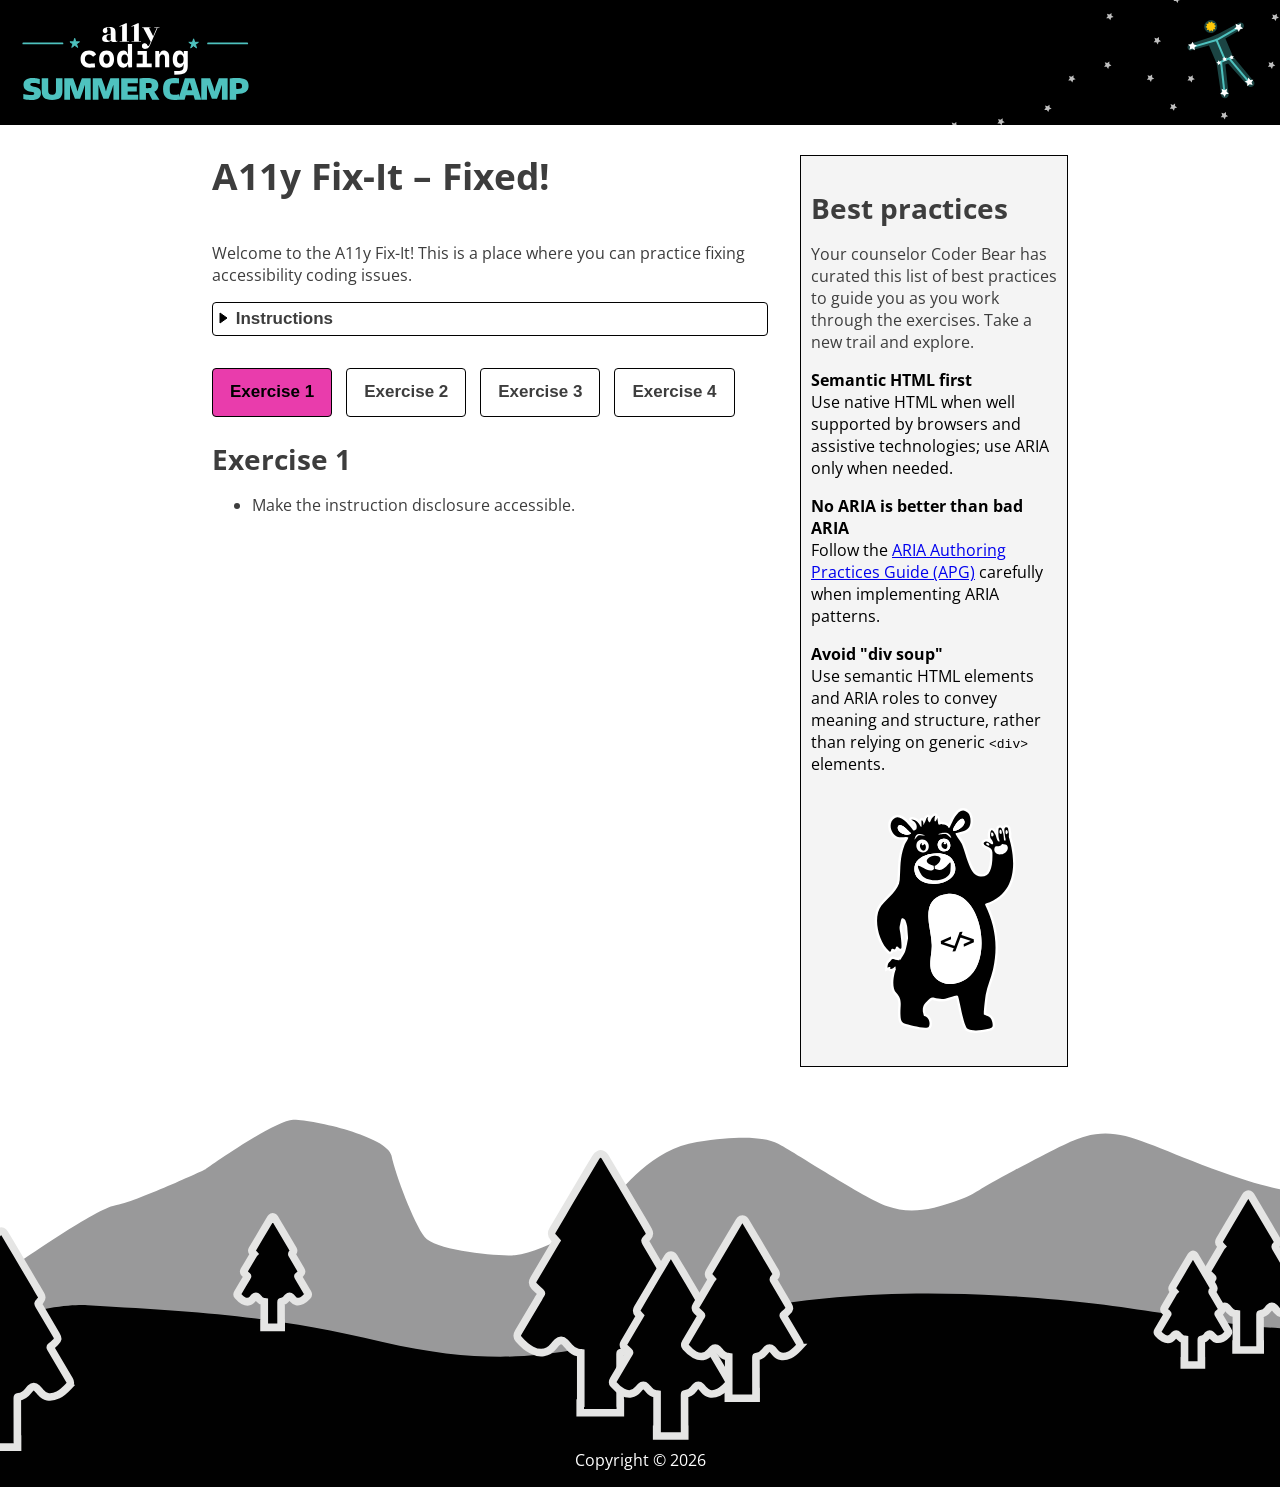
==== commit 15945ab4: "Merge pull request #4 from uw-ats/feature/coder-bear-easter-egg Feature/coder bear easter egg" ====
--- a/fixed/index.html
+++ b/fixed/index.html
@@ -6,6 +6,12 @@
     <title>A11y Fix-It Fixed!</title>
     <meta http-equiv="X-UA-Compatible" content="ie=edge" />
     <link rel="stylesheet" href="./styles.css" />
+    <link rel="preload" as="image" href="../images/noodles-black.png" />
+    <link rel="preload" as="image" href="../images/noodles-white.png" />
+    <link rel="preload" as="image" href="../images/fries.png" />
+    <link rel="preload" as="image" href="../images/fries-white.png" />
+    <link rel="preload" as="image" href="../images/burger.png" />
+    <link rel="preload" as="image" href="../images/burger-white.png" />
     <script type="module" src="./scripts/main.js"></script>
     <link rel="preconnect" href="https://fonts.googleapis.com" />
     <link rel="preconnect" href="https://fonts.gstatic.com" crossorigin />
@@ -25,9 +31,13 @@
         <img
           class="left"
           src="../images/a11y-summer-camp-logo.svg"
-          alt="A11y coding summer camp"
+          alt="A11y summer camp header image"
         />
-        <img class="right" src="../images/header-constellation.svg" alt="" />
+        <img
+          class="right"
+          src="../images/header-constellation.svg"
+          alt="A11y summer camp header image"
+        />
       </header>
       <div class="wrapper">
         <main class="exercises">
@@ -60,7 +70,6 @@
               aria-selected="true"
               aria-controls="exercise-1"
               id="exercise-1-tab"
-              tabindex="0"
               class="tab-btn"
             >
               Exercise 1
@@ -70,7 +79,6 @@
               aria-selected="false"
               aria-controls="exercise-2"
               id="exercise-2-tab"
-              tabindex="-1"
               class="tab-btn"
             >
               Exercise 2
@@ -80,7 +88,6 @@
               aria-selected="false"
               aria-controls="exercise-3"
               id="exercise-3-tab"
-              tabindex="-1"
               class="tab-btn"
             >
               Exercise 3
@@ -90,7 +97,6 @@
               aria-selected="false"
               aria-controls="exercise-4"
               id="exercise-4-tab"
-              tabindex="-1"
               class="tab-btn"
             >
               Exercise 4
@@ -113,7 +119,6 @@
             id="exercise-2"
             role="tabpanel"
             aria-labelledby="exercise-2-tab"
-            hidden
             class="tab-content is-hidden"
           >
             <h2>Exercise 2</h2>
@@ -126,12 +131,11 @@
               aria-modal="true"
               aria-labelledby="modal-heading"
               aria-hidden="true"
-              hidden
             >
               <div class="modal-body">
                 <button id="close-modal-button">Close</button>
                 <h2 id="modal-heading">ARIA</h2>
-                <p id="modal-description">
+                <p>
                   Accessible Rich Internet Applications (ARIA) provides roles,
                   states, and properties that help assistive technologies
                   understand custom web components when native HTML is not
@@ -165,51 +169,23 @@
             id="exercise-3"
             role="tabpanel"
             aria-labelledby="exercise-3-tab"
-            hidden
             class="tab-content is-hidden"
           >
             <h2>Exercise 3</h2>
             <p>Make this radio group accessible.</p>
-            <h3 id="radio-group-label">Food options</h3>
             <div
               class="radio-group"
-              aria-labelledby="radio-group-label"
+              aria-label="Food options"
               role="radiogroup"
             >
               <div
                 id="a"
                 role="radio"
-                class="radio-option"
+                class="radio-option selected"
                 aria-checked="true"
                 tabindex="0"
               >
-                <svg
-                  xmlns="http://www.w3.org/2000/svg"
-                  viewBox="0 0 24 24"
-                  aria-hidden="true"
-                  class="food-icon"
-                >
-                  <path
-                    fill="currentColor"
-                    d="M4 13h16c-.9 4.4-4.1 7-8 7s-7.1-2.6-8-7Z"
-                  />
-                  <path
-                    d="M6.5 10.5c1 1 2 1 3 0s2-1 3 0 2 1 3 0 2-1 3 0"
-                    fill="none"
-                    stroke="currentColor"
-                    stroke-width="1.8"
-                    stroke-linecap="round"
-                    stroke-linejoin="round"
-                  />
-                  <path
-                    d="M14.5 5.5 19 10M17.5 4 22 8.5"
-                    fill="none"
-                    stroke="currentColor"
-                    stroke-width="1.8"
-                    stroke-linecap="round"
-                    stroke-linejoin="round"
-                  />
-                </svg>
+                <img src="../images/noodles-black.png" alt="Noodle bowl" />
                 Option A
               </div>
               <div
@@ -219,46 +195,7 @@
                 aria-checked="false"
                 tabindex="-1"
               >
-                <svg
-                  xmlns="http://www.w3.org/2000/svg"
-                  viewBox="0 0 24 24"
-                  aria-hidden="true"
-                  class="food-icon"
-                >
-                  <rect
-                    x="6"
-                    y="4"
-                    width="2.4"
-                    height="7"
-                    rx="1"
-                    fill="currentColor"
-                  />
-                  <rect
-                    x="9.1"
-                    y="3"
-                    width="2.4"
-                    height="8"
-                    rx="1"
-                    fill="currentColor"
-                  />
-                  <rect
-                    x="12.2"
-                    y="4.2"
-                    width="2.4"
-                    height="6.8"
-                    rx="1"
-                    fill="currentColor"
-                  />
-                  <rect
-                    x="15.3"
-                    y="3.4"
-                    width="2.4"
-                    height="7.6"
-                    rx="1"
-                    fill="currentColor"
-                  />
-                  <path fill="currentColor" d="M5.5 10h13l-1.9 9H7.4l-1.9-9Z" />
-                </svg>
+                <img src="../images/fries.png" alt="Fries" />
                 Option B
               </div>
               <div
@@ -268,45 +205,7 @@
                 aria-checked="false"
                 tabindex="-1"
               >
-                <svg
-                  xmlns="http://www.w3.org/2000/svg"
-                  viewBox="0 0 24 24"
-                  aria-hidden="true"
-                  class="food-icon"
-                >
-                  <path
-                    fill="currentColor"
-                    d="M3 10.8c.7-2.2 2.5-3.5 4.8-3.5s4.1 1.3 4.8 3.5H3Z"
-                  />
-                  <rect
-                    x="3"
-                    y="11.8"
-                    width="9.6"
-                    height="1.9"
-                    rx=".9"
-                    fill="currentColor"
-                  />
-                  <path
-                    fill="currentColor"
-                    d="M3.5 15h8.6c-.4 1.5-1.6 2.3-3.1 2.3H6.6c-1.5 0-2.7-.8-3.1-2.3Z"
-                  />
-                  <path
-                    d="M15 8h5l-1 9h-3L15 8Z"
-                    fill="none"
-                    stroke="currentColor"
-                    stroke-width="1.8"
-                    stroke-linecap="round"
-                    stroke-linejoin="round"
-                  />
-                  <path
-                    d="M16.9 5.5v2.5M16.9 5.5l2.4 2.4"
-                    fill="none"
-                    stroke="currentColor"
-                    stroke-width="1.8"
-                    stroke-linecap="round"
-                    stroke-linejoin="round"
-                  />
-                </svg>
+                <img src="../images/burger.png" alt="Burger and drink" />
                 Option C
               </div>
             </div>
@@ -316,7 +215,6 @@
             id="exercise-4"
             role="tabpanel"
             aria-labelledby="exercise-4-tab"
-            hidden
             class="tab-content is-hidden"
           >
             <h2>Exercise 4</h2>
@@ -356,10 +254,37 @@
             </dl>
           </div>
           <figure>
-            <img
-              src="../images/coder-bear.svg"
-              alt="Friendly, waving cartoon bear"
-            />
+            <svg xmlns="http://www.w3.org/2000/svg" viewBox="0 0 300 475" role="img" aria-labelledby="coder-bear-title">
+              <title id="coder-bear-title">Friendly, waving cartoon bear</title>
+              <g>
+                <path class="cls-2" d="M288.04,61.73c.03-1.27.12-4.1.18-5.43.05-1.12-.09-1.83-.27-2.57-.12-.5-.33-1.35-.62-3.74-.05-.36-.09-.74-.13-1.11-.23-2.06-.49-4.39-1.43-6.48-1.5-3.33-4.43-5.25-8.06-5.25-2.87,0-5.29,1.16-6.88,3.22-1.9-1.88-3.96-2.13-6.2-2.22-.28-.01-.59-.02-.93-.04h-.32c-1.65,0-3.21.66-4.39,1.86-2.07,2.1-2.62,5.49-2.72,9.72-2.12-3.07-5.12-6.05-8.79-6.05-1.78,0-6.07.75-7.57,7.75-1.46,6.8-1.2,12.19.75,16.07-1.29-.5-2.64-.82-4.06-.83h-.07c-3.5,0-8.14,1.73-10.07,5.54-.87,1.72-1.86,5.26,1.29,9.53,1.69,2.28,4.39,3.44,7.26,4.66,5.34,2.28,8.59,3.99,8.75,8.64.91,26.36-3.82,36.98-7.94,41.24-2.4,2.49-5.43,3.7-9.24,3.7-1.6,0-3.36-.21-5.23-.63-11.46-2.57-18.54-25.01-24.24-43.04-2.76-8.73-5.36-16.98-8.37-23.03-1.52-3.06-4.1-6.79-6.6-10.4-1.07-1.54-2.27-3.27-3.24-4.78.79-.2,1.61-.39,2.45-.59,8.5-2.04,19.09-4.57,24.06-14.63,4.43-8.95,3.85-25.53-3.53-33.5-4.43-4.79-9.22-7.21-14.21-7.21v-.02c-13.35,0-22.57,16.47-30.09,33.27-3.41-2.47-8.04-4.05-11.03-4.05-.22,0-.44,0-.65.02-.89-.42-2.25-.95-3.9-.95-.51,0-1.08.05-1.71.19-.08-.52-.16-1.04-.23-1.51-.21-1.38-.43-2.8-.69-4.18-.2-1.04-.33-1.73-.45-2.24-.75-3.31-2.92-4.21-4.26-4.43-.05-.95-.34-1.86-.88-2.66-.97-1.45-2.62-2.31-4.4-2.31-2.84,0-6.66,2.77-9.6,6.15-.13-.49-.35-.99-.69-1.5-.94-1.41-2.53-2.26-4.24-2.26-1.58,0-2.73.68-3.84,1.34-3.6,2.14-4.4,4.77-5.1,7.09,0,.04-.03.09-.04.13-.96-.86-2.3-1.65-4.05-1.65-1.5,0-2.91.6-3.95,1.7-.95.99-1.46,2.19-1.71,3.69-2.06-2.04-4.56-3.96-7.6-5.31-2.51-1.12-5.29-1.78-7.42-1.78-3.86,0-5.3,2.31-5.74,3.3-1.92,4.33,2.19,6.93,3.94,8.05,2.04,1.29,5.12,3.25,6.26,5.96.58,1.39.68,3.03.3,4.99-.05-.06-.09-.12-.14-.18-8.34-10.59-20.93-26.58-34.57-26.59-2.74,0-5.38.65-7.83,1.94-8.78,4.61-13.1,14.46-11.27,25.72,1.69,10.39,9,21.77,21.51,23.8,1.62.26,3.28.39,5.09.39,1.95,0,3.76-.14,5.51-.28.67-.05,1.33-.11,1.98-.15-.16.27-.32.54-.47.8-1.66,2.81-3.55,5.99-4.66,8.99-7.97,21.62-8.57,36.72-9.27,54.21-.25,6.2-.5,12.61-1.09,19.87-1.07,13.19-11.85,24.13-23.26,35.72-4.68,4.75-9.52,9.66-13.66,14.78-9.47,11.7-12.64,30.89-8.68,52.63,3.77,20.71,13.28,39.3,25.43,49.72,1.32,1.13,3,1.75,4.73,1.75,3.21,0,6.01-2.06,6.99-5.07.83.31,1.7.47,2.59.47,2.82,0,5.33-1.6,6.55-4.03l.93.76c1.31,1.07,2.96,1.66,4.64,1.66,2.47,0,4.65-1.19,5.98-3.06-.72,2.49-1.39,4.31-1.96,5.3-.95,1.64-2.08,3.53-3.28,5.54-.85,1.42-1.77,2.96-2.71,4.56-1.32.07-2.52.58-3.43,1.43-.1-.02-.2-.04-.31-.07-2.28-.49-4.02-.96-5.41-1.34-1.99-.55-3.43-.94-4.96-.94-4.14,0-6.09,3.02-6.74,4.01-.25.39-.46.71-.63.99-.51.79-1.36,1.78-2.57,2.97-.42.41-.92.91-1.52,1.5-3.57,3.54-4.06,10.66-4.11,13.56l-.13,7.95,6.5-2.99c1.23,1.87,3.37,2.94,5.92,2.94,1.06,0,2.16-.18,3.27-.52-.39,1.29-.71,2.52-.97,3.7-3.21,14.68-4.97,34.4,4.92,44.96,8.71,9.3,8.33,16.07,7.71,27.29-.23,4.22-.5,8.99-.28,14.48v.13c.31,7.78.77,19.53,11.88,23.31,5.6,1.9,30.99,8.99,44.66,8.99,3.94,0,9.45-.48,11.83-4.68,3.08-5.42,3.01-13.1-.18-19.56-2.3-4.67-5.94-7.99-10.21-9.41-.14-.51-.3-1.19-.5-2.09-.06-.27-.11-.48-.14-.62l-.71-2.87c-.54-9.88,1.91-12.23,9.88-19.88,1.05-1.01,2.18-2.09,3.38-3.27.22-.2,1.09-.56,2.03-.56.31,0,.48.04.52.05,7.77,2.18,13.83,3.2,19.05,3.2,6.57,0,11.49-1.58,17.2-3.41,3.44-1.1,7.27-2.33,12.23-3.49,1.28,4.68,2.74,11.48,4.28,18.62,5.74,26.61,10,44.42,16.68,49.41,4.96,3.7,15.66,4.51,19.37,4.51.65,0,1.25-.02,1.8-.05,6.13-.4,17.88-2.24,23.83-3.31,5.93-1.07,10.68-2.2,13.38-6.21,2.48-3.68,2.16-8.39.92-14.33-2.72-12.97-11.87-15.79-16.78-17.31-.24-.07-.5-.16-.77-.24.18-7.8,3.11-33.05,3.97-37.94,1.64-9.32,4.66-18.2,7.85-27.61,2.66-7.85,5.42-15.96,7.27-24.29,10.48-47.09,5.6-89.94-15.35-134.58,18.01-6.51,32-16.81,41.63-30.63,8.35-11.99,13.44-26.68,15.12-43.66,2.01-20.24-.79-43.4-8.32-68.82ZM62.6,266.86c-.37-3.99-.96-6.96-1.44-9.35-.91-4.56-1.37-6.84.34-12.54.62-2.07,1.01-4.02,1.35-5.73.06-.29.12-.61.19-.94,1.4,2.99,3.85,11.61,3.67,15.47v.62l1.3,16.96c.06.85.03,1.69-.11,2.51-1.14,6.72-2.35,12.77-3.5,17.59.28-6.56-.7-14.95-1.37-20.68-.18-1.58-.34-2.94-.43-3.91ZM235.17,201.09c-1.38.46-2.03,1.91-1.39,3.22,21.07,43.58,26.92,86.19,16.27,134.03-3.93,17.66-12.01,34.26-15.16,52.12-.92,5.18-5.1,40.3-3.78,41.94,2.35,2.93,14.42,1.24,17.39,15.43,2.33,11.14.14,12.71-10.29,14.59-5.93,1.07-17.5,2.87-23.27,3.25-.44.03-.94.04-1.48.04-4.88,0-13.24-1.17-16.38-3.51-8.31-6.2-15.15-52.87-19.88-67.91-.31-.97-1.26-1.58-2.27-1.58-.17,0-.34.02-.51.05-15.24,3.24-20.78,7.32-30.73,7.32-4.54,0-9.99-.85-17.7-3.01-.58-.16-1.21-.24-1.87-.24-2.01,0-4.24.72-5.53,1.99-10.68,10.48-15.55,13.32-14.73,27.23,0,.16.03.31.07.46l.76,3.07c.22.92,1.15,5.71,2.09,5.84,9.33,1.29,13.63,14.83,9.45,22.19-.87,1.54-3.64,2.15-7.48,2.15-12.7,0-37.07-6.69-43.05-8.72-7.9-2.69-8.19-11.25-8.49-18.9-.78-19.87,5.04-30.23-8.78-44.98-8.33-8.9-6.56-27.33-3.69-40.47.66-3,1.75-6.17,3.04-9.38-.46-.56-.79-.97-.79-.97,0,0,.55-3.8-.82-3.8-.44,0-1.09.4-2.02,1.46-2.04,2.31-4.78,3.46-6.6,3.46-1.58,0-2.47-.87-1.59-2.59.65-1.29.17-1.71-.75-1.71-1.72,0-4.95,1.49-4.95,1.49,0,0,.12-7.6,2.63-10.09,4.28-4.24,3.39-3.18,5.41-6.3.81-1.25,1.47-1.73,2.53-1.73,1.59,0,4.09,1.06,9.33,2.18,1.95.41,3.18.57,3.95.57,2.6,0-.18-1.83,1.15-1.83h.13c.72.05,1.36.32,2.05.63,2.91-5.03,5.74-9.62,7.82-13.22,3.14-5.43,6.49-24.12,7.51-30.12.21-1.23.26-2.48.17-3.73l-1.3-16.96c.27-5.81-3.69-18.49-5.34-19.72-2.26-1.69-3.83-2.41-4.96-2.41-3.15,0-2.88,5.61-4.69,11.65-3.08,10.26-.13,12.44.92,23.79.45,4.86,2.4,17.75,1.67,25.67-.12,1.27-1.19,2.08-2.32,2.08-.51,0-1.03-.17-1.47-.53l-4.04-3.3c-.44-.36-.96-.53-1.47-.53-1.01,0-1.99.66-2.27,1.77l-.6,2.43c-.27,1.07-1.23,1.77-2.26,1.77-.28,0-.56-.05-.84-.16l-2.76-1.07c-.28-.11-.56-.16-.84-.16-1.04,0-2,.7-2.27,1.78l-.59,2.41c-.27,1.11-1.27,1.79-2.29,1.79-.52,0-1.04-.17-1.48-.55C10.19,280.49-.63,227.91,17.66,205.32c13.97-17.26,36.32-32.26,38.02-53.24,2.28-28.24-.34-44.51,10.07-72.75,1.77-4.81,6.32-10.89,7.44-14.17.74-2.17-.07-2.37-1.23-2.37-.27,0-.55.01-.84.01-.18,0-.36,0-.53-.02-.64-.05-1.28-.07-1.92-.07-3.28,0-6.51.53-9.96.53-1.39,0-2.82-.09-4.29-.32-17.78-2.88-24.78-31.72-8.72-40.15,1.8-.94,3.64-1.37,5.51-1.37,12.14,0,25.22,17.9,32.4,26.9.45.57,1.12.86,1.79.86.52,0,1.04-.17,1.48-.51,1.06-.82,2.24-1.45,3.35-2.2.93-3,1.48-6.69,0-10.22-2.7-6.42-10.72-8.96-10.24-10.04.1-.22.53-.34,1.17-.34,1.25,0,3.31.43,5.39,1.35,7.68,3.41,11.31,11.49,13.25,14.01.48-.21.94-.45,1.42-.64,0-.07.02-.1.01-.18.05-5.26-.94-12.83.61-12.83.37,0,.87.42,1.57,1.39,2.53,3.52.91,8.8,1.34,8.8.19,0,.78-1.04,2.31-3.73,4.98-8.76,2.9-10.57,6.54-12.73.74-.44,1.12-.64,1.28-.64.63,0-2.21,3.17-.2,7.3,1.23,2.52,2.16,3.8,3.04,3.8s1.77-1.42,2.82-4.32c1.71-4.69,7.5-9.17,8.86-9.17.28,0,.37.19.2.6-1.7,4.13-2.22,11.25-.16,11.25.38,0,.84-.24,1.4-.78,2.51-2.41,2.71-6.17,2.99-6.17.13,0,.27.74.64,2.68.74,3.9,1.16,8.65,2.11,10.83.85.14,1.71.17,2.55.34,1.07-1.23,2.03-1.61,2.88-1.61,1.44,0,2.57,1.1,3.38,1.1.09,0,.17-.01.25-.04.25-.09.56-.13.93-.13,3.43,0,11.23,3.67,10.74,7.18.21.06.43.09.64.09.88,0,1.72-.49,2.1-1.36,5-11.52,15-35.11,27.64-35.13,3.34.01,6.87,1.66,10.53,5.61,5.78,6.24,6.37,20.49,2.72,27.88-4.85,9.8-17.04,10.71-26.17,13.37-1.52.44-3.61-.77-2.38,2.59,1.41,3.85,9.09,13.23,11.89,18.88,9.47,19.09,15.65,64.16,35.99,68.73,2.25.5,4.36.76,6.33.76,16.41,0,23.3-17.38,22.18-50.11-.41-11.97-14.23-12.36-16.99-16.1-3.6-4.88,1.99-7.1,4.75-7.1h.04c4.36.03,9.6,6.2,12.15,6.2.32,0,.59-.1.82-.31,2.1-1.99-.19-7.04-3.49-10.9s-1.83-11.52-1.26-14.17c.6-2.81,1.59-3.8,2.68-3.8,2.29,0,5.02,4.35,5.62,5.37.43.79,1.28,2.35,2.12,3.89.51.94,1.35,3.54,1.55,4.59.67,3.46,2.82,8.78,5.22,9.26.39.08.7.12.94.12,2.57,0-2.18-4.41-1.65-16.26.1-2.3-.71-12.5,2.09-12.5h.06c2.88.15,3.45-.14,4.75,1.97.27.43.66,1.73,1.83,5.38,2.4,7.45,2.56,13.89,2.65,15.67.09,1.88.34,3.87,2.23,4.15.06,0,.11,0,.16,0,1.71,0,1.4-4.22.83-5.13-.17-.27-1.18-5.24-1.29-6.64-.1-1.42-1.12-8.72-.98-10.24.18-1.84-.05-6.12,4.07-6.12s4.16,4.54,4.65,8.46c.59,4.76.92,4.31.86,5.47-.08,1.66-.22,6.28-.19,6.36,6.54,21.87,31.67,112.23-47.83,138.64Z"/>
+                <path class="cls-1" d="M235.17,201.09c79.5-26.41,54.37-116.77,47.83-138.64-.03-.08.11-4.7.19-6.36.06-1.16-.27-.71-.86-5.47-.49-3.92-.54-8.46-4.65-8.46s-3.89,4.28-4.07,6.12c-.14,1.52.88,8.82.98,10.24.11,1.4,1.12,6.37,1.29,6.64.57.91.88,5.13-.83,5.13-.05,0-.1,0-.16,0-1.89-.28-2.14-2.27-2.23-4.15-.09-1.78-.25-8.22-2.65-15.67-1.17-3.65-1.56-4.95-1.83-5.38-1.3-2.11-1.87-1.82-4.75-1.97h-.06c-2.8,0-1.99,10.2-2.09,12.5-.53,11.85,4.22,16.26,1.65,16.26-.24,0-.55-.04-.94-.12-2.4-.48-4.55-5.8-5.22-9.26-.2-1.05-1.04-3.65-1.55-4.59-.84-1.54-1.69-3.1-2.12-3.89-.6-1.02-3.33-5.37-5.62-5.37-1.09,0-2.08.99-2.68,3.8-.57,2.65-2.04,10.31,1.26,14.17s5.59,8.91,3.49,10.9c-.23.21-.5.31-.82.31-2.55,0-7.79-6.17-12.15-6.2h-.04c-2.76,0-8.35,2.22-4.75,7.1,2.76,3.74,16.58,4.13,16.99,16.1,1.12,32.73-5.77,50.11-22.18,50.11-1.97,0-4.08-.26-6.33-.76-20.34-4.57-26.52-49.64-35.99-68.73-2.8-5.65-10.48-15.03-11.89-18.88-1.23-3.36.86-2.15,2.38-2.59,9.13-2.66,21.32-3.57,26.17-13.37,3.65-7.39,3.06-21.64-2.72-27.88-3.66-3.95-7.19-5.6-10.53-5.61-12.64.02-22.64,23.61-27.64,35.13-.38.87-1.22,1.36-2.1,1.36-.21,0-.43-.03-.64-.09.49-3.51-7.31-7.18-10.74-7.18-.37,0-.68.04-.93.13-.08.03-.16.04-.25.04-.81,0-1.94-1.1-3.38-1.1-.85,0-1.81.38-2.88,1.61-.84-.17-1.7-.2-2.55-.34-.95-2.18-1.37-6.93-2.11-10.83-.37-1.94-.51-2.68-.64-2.68-.28,0-.48,3.76-2.99,6.17-.56.54-1.02.78-1.4.78-2.06,0-1.54-7.12.16-11.25.17-.41.08-.6-.2-.6-1.36,0-7.15,4.48-8.86,9.17-1.05,2.9-1.9,4.32-2.82,4.32s-1.81-1.28-3.04-3.8c-2.01-4.13.83-7.3.2-7.3-.16,0-.54.2-1.28.64-3.64,2.16-1.56,3.97-6.54,12.73-1.53,2.69-2.12,3.73-2.31,3.73-.43,0,1.19-5.28-1.34-8.8-.7-.97-1.2-1.39-1.57-1.39-1.55,0-.56,7.57-.61,12.83.01.08-.01.11-.01.18-.48.19-.94.43-1.42.64-1.94-2.52-5.57-10.6-13.25-14.01-2.08-.92-4.14-1.35-5.39-1.35-.64,0-1.07.12-1.17.34-.48,1.08,7.54,3.62,10.24,10.04,1.48,3.53.93,7.22,0,10.22-1.11.75-2.29,1.38-3.35,2.2-.44.34-.96.51-1.48.51-.67,0-1.34-.29-1.79-.86-7.18-9-20.26-26.9-32.4-26.9-1.87,0-3.71.43-5.51,1.37-16.06,8.43-9.06,37.27,8.72,40.15,1.47.23,2.9.32,4.29.32,3.45,0,6.68-.53,9.96-.53.64,0,1.28.02,1.92.07.17.02.35.02.53.02.29,0,.57-.01.84-.01,1.16,0,1.97.2,1.23,2.37-1.12,3.28-5.67,9.36-7.44,14.17-10.41,28.24-7.79,44.51-10.07,72.75-1.7,20.98-24.05,35.98-38.02,53.24-18.29,22.59-7.47,75.17,16.08,95.44.44.38.96.55,1.48.55,1.02,0,2.02-.68,2.29-1.79l.59-2.41c.27-1.08,1.23-1.78,2.27-1.78.28,0,.56.05.84.16l2.76,1.07c.28.11.56.16.84.16,1.03,0,1.99-.7,2.26-1.77l.6-2.43c.28-1.11,1.26-1.77,2.27-1.77.51,0,1.03.17,1.47.53l4.04,3.3c.44.36.96.53,1.47.53,1.13,0,2.2-.81,2.32-2.08.73-7.92-1.22-20.81-1.67-25.67-1.05-11.35-4-13.53-.92-23.79,1.81-6.04,1.54-11.65,4.69-11.65,1.13,0,2.7.72,4.96,2.41,1.65,1.23,5.61,13.91,5.34,19.72l1.3,16.96c.09,1.25.04,2.5-.17,3.73-1.02,6-4.37,24.69-7.51,30.12-2.08,3.6-4.91,8.19-7.82,13.22-.69-.31-1.33-.58-2.05-.63h-.13c-1.33,0,1.45,1.83-1.15,1.83-.77,0-2-.16-3.95-.57-5.24-1.12-7.74-2.18-9.33-2.18-1.06,0-1.72.48-2.53,1.73-2.02,3.12-1.13,2.06-5.41,6.3-2.51,2.49-2.63,10.09-2.63,10.09,0,0,3.23-1.49,4.95-1.49.92,0,1.4.42.75,1.71-.88,1.72,0,2.59,1.59,2.59,1.82,0,4.56-1.15,6.6-3.46.93-1.06,1.58-1.46,2.02-1.46,1.37,0,.82,3.8.82,3.8,0,0,.33.41.79.97-1.29,3.21-2.38,6.38-3.04,9.38-2.87,13.14-4.64,31.57,3.69,40.47,13.82,14.75,8,25.11,8.78,44.98.3,7.65.59,16.21,8.49,18.9,5.98,2.03,30.35,8.72,43.05,8.72,3.84,0,6.61-.61,7.48-2.15,4.18-7.36-.12-20.9-9.45-22.19-.94-.13-1.87-4.92-2.09-5.84l-.76-3.07c-.04-.15-.07-.3-.07-.46-.82-13.91,4.05-16.75,14.73-27.23,1.29-1.27,3.52-1.99,5.53-1.99.66,0,1.29.08,1.87.24,7.71,2.16,13.16,3.01,17.7,3.01,9.95,0,15.49-4.08,30.73-7.32.17-.03.34-.05.51-.05,1.01,0,1.96.61,2.27,1.58,4.73,15.04,11.57,61.71,19.88,67.91,3.14,2.34,11.5,3.51,16.38,3.51.54,0,1.04-.01,1.48-.04,5.77-.38,17.34-2.18,23.27-3.25,10.43-1.88,12.62-3.45,10.29-14.59-2.97-14.19-15.04-12.5-17.39-15.43-1.32-1.64,2.86-36.76,3.78-41.94,3.15-17.86,11.23-34.46,15.16-52.12,10.65-47.84,4.8-90.45-16.27-134.03-.64-1.31,0-2.76,1.39-3.22ZM71.18,57.74h0c-.35.01-.7,0-1.06-.03-.09,0-.18,0-.28-.02-.28-.01-.56-.04-.84-.08-.54-.05-1.08-.14-1.62-.25-.31-.05-.62-.12-.92-.2-.33-.07-.66-.16-.98-.26-.15-.03-.3-.07-.44-.12-.31-.1-.62-.2-.93-.3-.01,0-.03-.01-.05-.02-.22-.08-.44-.16-.65-.25-.17-.05-.33-.12-.49-.18l-.15-.06c-.06-.03-.13-.05-.19-.09-.27-.11-.54-.22-.81-.35-.48-.21-.95-.44-1.41-.69-.15-.09-.31-.17-.46-.25-.16-.09-.32-.19-.48-.28-.44-.26-.86-.54-1.27-.82-.01-.01-.03-.02-.05-.04-.47-.31-.91-.65-1.34-1-.2-.16-.41-.33-.6-.5,0-.02-.03-.03-.04-.04-.2-.17-.39-.34-.57-.53-1.21-1.15-2.2-2.42-2.88-3.76-.1-.21-.2-.42-.29-.63-.08-.18-.16-.37-.22-.56-.02-.05-.04-.1-.05-.15-.06-.17-.11-.34-.16-.51-.03-.09-.05-.18-.07-.28-.04-.15-.08-.31-.1-.46-.02-.07-.03-.14-.04-.22-.03-.19-.05-.37-.07-.56-.02-.23-.03-.46-.03-.69,0-.27.01-.54.04-.82.06-1.91.73-3.55,2.63-4.28.72-.27,1.46-.4,2.23-.4.27,0,.55.02.83.05.46.05.93.14,1.4.27.25.07.51.15.76.24.23.08.46.17.69.27.06.02.12.05.18.08.15.06.31.13.47.22.21.1.42.21.64.32.21.11.42.23.64.35.21.12.42.25.64.38,1.71,1.05,3.43,2.42,5.12,3.9.21.18.42.37.63.56.21.18.42.37.63.57,1.49,1.36,2.93,2.78,4.29,4.1.17.17.33.33.5.5,1.31,1.28,2.54,2.47,3.64,3.43.13.12.25.23.38.33.5.42.96.79,1.4,1.1-2.03,2.1-4.98,3.01-8.2,3.01ZM178.36,29.03c.27-.26.53-.51.8-.76,2.39-2.2,4.78-3.63,6.79-3.63.25,0,.49.02.73.07.09.02.18.04.27.07.11.02.21.06.32.1.01-.01.01,0,.01,0,.08.02.15.06.22.1t.02.01c.07.03.14.07.2.1.52.28.99.72,1.41,1.31,6.95,9.85-10.56,22.97-20.75,22.97h-.01c-.5,0-.99-.03-1.45-.1,0-.02-.01-.04-.01-.06-.4-3.87,5.42-14.22,11.45-20.18ZM138.25,69.8c.13-.14.27-.27.41-.41.42-.39.87-.75,1.37-1.09.65-.44,1.38-.83,2.17-1.16,1.39-.57,2.99-.94,4.81-1.06.32-.02.63-.03.94-.03.54,0,1.06.03,1.56.09.22.02.45.06.67.09.71.13,1.39.3,2.04.53.37.13.72.28,1.07.45.2.1.4.2.59.31.19.1.38.2.57.31.21.13.41.25.61.39.27.19.54.39.8.6s.51.43.75.66c.2.18.39.37.57.57.08.08.16.16.22.24.13.15.26.3.39.46.08.1.16.2.24.3.02.02.04.05.06.08.16.2.31.42.45.63.16.24.32.48.46.73.05.07.09.13.12.2.15.26.29.52.42.78.09.18.17.36.25.55.07.15.13.29.19.44.14.33.26.66.37.99.06.2.13.4.18.61.12.4.22.82.3,1.23.05.26.1.52.13.78.05.3.08.6.11.9.01.12.02.24.02.36.02.29.03.57.03.86,0,5.81-3.5,11.35-11.49,12.1-.49.05-.98.07-1.45.07-.24,0-.47-.01-.7-.02-.23-.01-.46-.02-.68-.05-.22-.02-.44-.04-.65-.08h-.03c-.16-.02-.31-.05-.47-.08-.89-.16-1.73-.41-2.52-.74-.19-.08-.38-.16-.56-.25-.31-.14-.6-.3-.89-.47-.29-.16-.57-.34-.84-.53,0,0,0,.01-.01,0-.27-.19-.52-.38-.76-.58-.01,0-.02-.01-.03-.02-.25-.2-.49-.42-.73-.64-.21-.2-.41-.41-.62-.63-.47-.52-.9-1.07-1.28-1.65-.17-.25-.33-.51-.48-.78-.12-.2-.23-.4-.33-.61-.07-.13-.14-.27-.2-.4-.25-.52-.46-1.06-.65-1.6-.01-.03-.02-.07-.03-.1-.1-.29-.18-.58-.26-.87-.09-.36-.17-.71-.24-1.06-.05-.28-.1-.56-.13-.84-.05-.36-.09-.72-.1-1.07-.02-.28-.03-.57-.03-.85,0-3.19,1.05-6.32,3.29-8.64ZM110.79,158.27c-.51-.14-1.02-.29-1.52-.45-.46-.14-.91-.28-1.35-.44-1.25-.43-2.48-.92-3.66-1.45-.16-.07-.31-.14-.47-.22-.26-.13-.52-.25-.78-.38-.25-.12-.51-.25-.76-.39-.51-.26-1-.54-1.49-.83-.24-.13-.48-.28-.72-.43-.24-.15-.48-.3-.71-.46-.23-.14-.46-.29-.68-.46-.51-.35-1.01-.71-1.49-1.09-.18-.13-.35-.27-.52-.42-.92-.74-1.78-1.54-2.59-2.38-.14-.14-.28-.29-.41-.44-.31-.32-.6-.66-.88-1-.25-.28-.48-.58-.71-.88-.02-.02-.03-.05-.05-.07-.27-.36-.54-.72-.79-1.09-.04-.06-.08-.12-.12-.18-.22-.32-.43-.65-.63-.99-.23-.37-.45-.75-.66-1.14-.01-.02-.02-.04-.03-.06-.22-.41-.43-.82-.62-1.24-.16-.32-.3-.65-.44-.98-.07-.15-.13-.3-.18-.45-.16-.39-.31-.79-.45-1.2-.04-.1-.08-.19-.1-.29-.12-.34-.23-.69-.32-1.03-.09-.3-.17-.6-.25-.91-.1-.38-.19-.75-.26-1.13-.04-.18-.08-.37-.11-.56-.06-.3-.12-.6-.16-.91-.06-.36-.11-.71-.16-1.08-.05-.38-.09-.76-.11-1.14-.03-.24-.04-.48-.05-.72-.03-.3-.05-.59-.05-.89-.02-.44-.03-.88-.03-1.33,0-1.67.11-3.4.35-5.21,2.01-15.23,19.68-23.8,33.31-26.15,4.12-.71,8.65-1.16,13.24-1.16,1.34,0,2.69.04,4.03.12.37.02.74.05,1.11.08.39.03.79.06,1.18.1.26.02.52.05.78.08.35.04.7.08,1.05.13.4.05.8.11,1.2.17.37.05.73.11,1.1.18.38.06.76.13,1.14.21.66.13,1.31.27,1.96.43,1.07.26,2.13.55,3.17.89.29.09.58.19.87.29.02.01.04.01.06.02.29.1.57.21.85.32.5.18.99.38,1.47.59.28.11.56.23.83.36,1.31.6,2.56,1.27,3.76,2.04.26.16.52.32.77.5.32.21.64.44.96.67.43.31.84.64,1.24.98.19.15.38.31.57.48.25.21.5.44.74.67.16.15.32.3.47.46.19.18.37.37.54.56.46.47.89.95,1.29,1.46.19.23.37.46.55.69.24.3.46.61.68.93.05.06.09.13.13.19.16.23.32.47.47.72.1.15.19.3.28.46.17.27.34.55.49.83.22.38.42.77.62,1.17,14.51,29.3-14.5,46.81-41.8,46.81-.63,0-1.26-.01-1.89-.03-.41-.01-.83-.03-1.24-.05-.52-.02-1.04-.06-1.56-.1h-.02c-.46-.03-.92-.07-1.37-.12-.18-.01-.35-.03-.52-.05-.39-.04-.78-.09-1.17-.14-.42-.05-.85-.11-1.27-.18-1.68-.25-3.34-.58-4.96-.99-.39-.09-.77-.19-1.15-.3ZM168.43,368.07c-1.59.23-3.17.39-4.75.48-.99.06-1.97.09-2.95.09h-.01c-.98.01-1.96-.02-2.94-.08-.02-.01-.03-.01-.05-.01-7.36-.44-14.48-2.57-20.77-6.74-3.32-2.2-6.4-4.97-9.17-8.36-.28-.32-.53-.64-.79-.97-.18-.23-.36-.46-.52-.7-.17-.23-.34-.46-.5-.7-.17-.23-.33-.47-.48-.7-.2-.3-.4-.6-.58-.9-2.24-3.62-3.67-7.46-4.53-11.43l-.03-.18c-1.11-5.22-1.23-10.67-.91-16.18.59-10.4,2.79-20.99,2.97-30.5.03-1.44.02-2.89-.02-4.33,0-.02,0-.04,0-.06-.7-26.02-11.37-52.45-5.41-76.27.59-2.36,1.34-4.56,2.23-6.6.19-.45.39-.9.61-1.34,1.88-3.92,4.32-7.24,7.24-10.02,6.78-6.48,16.12-10.06,27.03-11.49,2.17-.28,4.3-.42,6.38-.42,66.15,0,90.97,139.6,34.52,177.04-8.03,5.32-17.25,9.01-26.53,10.37h-.04Z"/>
+                <path class="cls-2" d="M54.31,38.46c-1.9.73-2.57,2.37-2.63,4.28-.82,7.85,10.43,15.01,19.5,15.01h0c3.22-.01,6.17-.92,8.2-3.02-5.35-3.77-15.11-16.68-22.84-16.67-.77,0-1.51.13-2.23.4ZM56.67,43.07c3.28.14,9.26,5.93,12.99,9.59-4.09-.46-8.71-2.68-11.26-5.52-.72-.8-1.9-2.37-1.75-3.89l.02-.18Z"/>
+                <path class="cls-2" d="M167.74,113.42c-6.35-12.81-20.67-16.78-34.36-16.78-4.59,0-9.12.45-13.24,1.16-13.63,2.35-31.3,10.92-33.31,26.15-3.33,25.16,17.34,36.28,39.11,36.28,27.3,0,56.31-17.51,41.8-46.81ZM91.78,124.61c1.57-11.84,16.24-19.64,29.21-21.88,4.18-.72,8.35-1.09,12.39-1.09,10.47,0,24.14,2.43,29.88,14,4.35,8.77,4.47,16.57.36,23.19-6.09,9.81-21.23,16.4-37.68,16.4-12.53,0-23.1-3.86-29.01-10.6-4.5-5.13-6.23-11.87-5.15-20.02Z"/>
+                <path class="cls-2" d="M148.18,92.36c.47,0,.96-.02,1.45-.07,17.47-1.63,13.49-26.24-1.68-26.24-.31,0-.62.01-.94.03-17.75,1.16-14.64,26.28,1.17,26.28ZM147.95,71.05c5.04,0,7.96,4.48,8.16,8.7.1,2.07-.39,6.95-6.94,7.57-.33.03-.67.05-.99.05h0c-5.82-.01-8.1-5.16-8.22-8.62-.07-2.16.51-7.23,7.37-7.68.21-.01.41-.02.62-.02Z"/>
+                <path class="cls-2" d="M168.37,49.37h.01c10.19,0,27.7-13.12,20.75-22.97-.86-1.22-1.95-1.76-3.18-1.76-7.34,0-19.7,19.13-19.03,24.63.46.07.95.1,1.45.1ZM174.32,42.85c.85-1.55,1.92-3.29,3.25-5.13,3.53-4.9,6.43-7.18,7.82-7.85.37.75.62,2-.44,4.04-1.9,3.67-6.39,7.07-10.64,8.95h.01Z"/>
+                <path class="cls-2" d="M119.95,97.72c16.4-2.83,39.71-1.76,47.6,15.62,21.98,48.41-88.06,65.66-80.91,10.53,1.98-15.23,19.68-23.8,33.31-26.15h0Z"/>
+                <path class="cls-2" d="M146.81,66c15.94-1.05,20.45,24.55,2.63,26.21-17.06,1.59-20.9-25.01-2.63-26.21Z"/>
+                <path class="cls-2" d="M188.95,26.32c7.29,10.34-12.35,24.27-22.2,22.87-.79-6.42,16.19-31.4,22.2-22.87Z"/>
+                <path class="cls-2" d="M54.12,38.38c7.98-3.05,19.19,12.12,25.07,16.27-7.73,8.02-28.81-1.36-27.7-12,.06-1.91.73-3.55,2.63-4.28h0Z"/>
+                <path d="M142.67,80.8c-.31-2.6.82-6.48,3.65-7.71,2.99-1.3,5.99,1.17,7.25,3.07,2.29,3.45,1.71,9.27-.96,10.94-3.05,1.91-9.34-1.32-9.95-6.3h.01Z"/>
+                <path class="cls-2" d="M147.62,74.32c1.11-1.21.96-1.87,1.56-2.05.96-.3,2.16,1.2,2.28,1.36.29.37.93,1.16.79,2.2-.02.19-.1.68-.46,1.1-.8.93-2.44.83-3.49.28-.71-.38-1.59-1.19-1.46-1.94.06-.33.28-.4.78-.95h0Z"/>
+                <path class="cls-2" d="M147.65,53.75s4.74-.47,8.25,1.05c3.59,1.55,5.04,4.75,5.04,4.75,0,0,2.87,5.21,1.88,4.95-.99-.26-5.61-4.48-6.25-5.13-1.95-1.98-3.58-3.48-9.28-3-2.35.2-11.06,1.44-11.03.33.03-1.11,11.39-2.94,11.39-2.94h0Z"/>
+                <path class="cls-2" d="M264.96,80.87c-5.68,2.21-8.19-.04-10.35,1.99-1.81,1.7-1.6,4.16-1.83,5.78-.14,1.04.11,3.64,2.67,6.91,3.47,4.41,10.64,3.06,12.37,3.03,1.45-.02,7.76-1.92,11.34-7.57,3.16-4.98,1.57-8.47-.3-11.31-.9-1.38-6.12-2.52-9.54-2.63-1.65-.05-1.01,2.49-4.37,3.79h.01Z"/>
+                <path d="M128.58,122.45l.14,6.41c26.92,13.78,35.75-39.46,32.6,4.46-1.62,22.55-51.19,26.38-61.39,6.42-20.55-40.25,14.35,4.03,27.08-10.79l-.62-6.44c-35.58-10.13,5.75-30.21,13.9-16.19,2.56,4.41-6.64,16.18-11.73,16.13h.02Z"/>
+                <path class="cls-2" d="M265.1,47.63c-1.25.17-1.48,2.53-1.56,3.51h0c-.12,1.59-.19,2.7.57,3.69.69.89,2.04,1.67,2.97,1.27,1.46-.62,1.32-3.87.85-5.81-.47-1.9-1.8-2.8-2.83-2.66Z"/>
+                <path class="cls-2" d="M240.26,75.41c-.12-.08-.47-.46-1.93-.73h.01c-1.35-.26-1.89.28-2.48,1.27-.47.78.44,2.14.61,2.33,1.61,1.84,4.48,2.92,5.27,2.09.91-.95.47-3.02.18-3.37-.8-1.01-1.26-1.3-1.66-1.59Z"/>
+                <path class="cls-2" d="M249.37,53.77c-.9-.58-2.36-.84-3.03-.19-.37.36-.38.86-.28,2.27h-.01c.21,3.14.33,4.72.95,5.12.93.6,2.46.23,3.32-.57,1.75-1.63,1.02-5.36-.95-6.63Z"/>
+                <path class="cls-2" d="M280.99,51.88c-.15-2.26-2.2-4.37-3.42-4.07-.95.24-1.27,1.91-1.41,2.65h0c-.49,2.53.26,5.91,1.65,6.13,1.29.21,3.35-2.27,3.18-4.71Z"/>
+                <path class="cls-2" d="M101.69,67.83c-17.23,1.65-13.73,27.74,2.86,26.82,17.82-.99,13.89-28.42-2.86-26.82Z"/>
+                <path class="cls-2" d="M98.87,58.9c1.88.15,8.9,1.24,8.83.11s-9.22-2.76-9.22-2.76h0s-3.81-.38-6.55,1.24c-2.8,1.66-3.83,4.94-3.83,4.94,0,0-2.08,5.37-1.3,5.08.78-.29,4.3-4.68,4.79-5.36,1.48-2.06,2.72-3.62,7.29-3.25Z"/>
+                <path d="M108.54,78.17h0c-.5-.65-1.17-1.27-1.93-1.78.12.63-.21,1.46-.59,1.99-.69.98-2.12,1.81-3.26,1.35-.52-.21-.81-.62-.92-.78-.6-.87-.4-1.87-.3-2.34.02-.13.19-.92.55-1.53-.51.06-1.01.2-1.48.44-2.88,1.48-3.03,5.72-2.47,8.12,1.01,4.37,5.59,8.13,8.52,7.18,3.35-1.09,5.1-8.54,1.89-12.65Z"/>
+              </g>
+              <a href="../" aria-label="Back to the main page">
+                <path id="belly" class="cls-2 belly" d="M160.48,180.66c-2.08,0-4.21.14-6.38.42-10.91,1.43-20.25,5.01-27.03,11.49-2.92,2.78-5.36,6.1-7.24,10.02-.22.44-.42.89-.61,1.34-.89,2.04-1.64,4.24-2.23,6.6-5.96,23.82,4.71,50.25,5.41,76.27,0,.02,0,.04,0,.06.04,1.44.05,2.89.02,4.33-.18,9.51-2.38,20.1-2.97,30.5-.32,5.51-.2,10.96.91,16.18l.03.18c.86,3.97,2.29,7.81,4.53,11.43.18.3.38.6.58.9.15.23.31.47.48.7.16.24.33.47.5.7.16.24.34.47.52.7.26.33.51.65.79.97,2.77,3.39,5.85,6.16,9.17,8.36,6.29,4.17,13.41,6.3,20.77,6.74.02,0,.03,0,.05.01.98.06,1.96.09,2.94.09h.01c.98-.01,1.96-.04,2.95-.1,1.58-.09,3.16-.25,4.75-.48h.04c9.28-1.36,18.5-5.05,26.53-10.37,56.45-37.44,31.63-177.05-34.52-177.04Z"/>
+                <path id="code-symbol" class="cls-1 code-symbol" d="M171.11,295.48l-29.51-10.27-.31-5.9,21.04-9.67.31,5.94-14.29,5.94.04.75,22.51,7.33.2,5.88h0ZM165.59,300.83l14.97-40.5,6.05-.32-14.97,40.5-6.05.32ZM189.27,291.22l-.31-5.94,14.18-5.89-.04-.75-22.72-7.5-.31-5.92,29.87,10.48.31,5.9-20.98,9.62h0Z"/>
+              </a>
+            </svg>
           </figure>
         </aside>
       </div>
--- a/fixed/styles.css
+++ b/fixed/styles.css
@@ -1,31 +1,11 @@
-:root {
-  color-scheme: light dark;
-  --page-bg: light-dark(#ffffff, #141518);
-  --page-text: light-dark(#2f3136, #eceef3);
-  --surface-bg: light-dark(#f4f4f4, #1b1d22);
-  --surface-elevated: light-dark(#ffffff, #22252c);
-  --border-strong: light-dark(#1e1f24, #858a98);
-  --focus-color: light-dark(#4b2e83, #b39aff);
-  --interactive-hover: light-dark(#d9efff, #2b3f57);
-  --interactive-active: light-dark(#e93cac, #ff6fc7);
-  /* interactive text color is always black to contrast with pink background */
-  --interactive-text: light-dark(#000000, #000000);
-  --inverse-bg: light-dark(#000000, #f2f4f8);
-  --inverse-text: light-dark(#ffffff, #101217);
-  /* footer text always white because of the background image always black */
-  --footer-text: light-dark(#ffffff, #ffffff);
-}
-
 * {
   box-sizing: border-box;
   &:focus {
-    outline: 2px solid var(--focus-color);
+    outline: 2px solid #4b2e83;
     outline-offset: 2px;
   }
 }
 body {
-  background-color: var(--page-bg);
-  color: var(--page-text);
   font-family: "Open Sans", sans-serif;
   margin: 0;
   padding: 0;
@@ -65,7 +45,7 @@
 p,
 li,
 button {
-  color: inherit;
+  color: #3d3d3d;
 }
 h1 {
   font-size: 37px;
@@ -94,7 +74,6 @@
     }
   }
   .wrapper {
-    background-color: var(--page-bg);
     --wrapper-padding: 2em;
     padding-inline: var(--wrapper-padding);
   }
@@ -105,8 +84,7 @@
 
     #content-to-toggle {
       display: none;
-      background: var(--surface-elevated);
-      border: 1px solid var(--border-strong);
+      border: 1px solid #010101;
       border-top: 0 none;
       padding: 1em;
     }
@@ -115,46 +93,28 @@
       display: none;
     }
     .disclosure-btn {
-      align-items: center;
       background: transparent;
-      border: 1px solid var(--border-strong);
+      border: 1px solid #010101;
       border-radius: 4px;
-      color: inherit;
-      display: inline-flex;
-      gap: 0.45rem;
-      padding: 4px 8px;
       text-align: left;
       font-size: 17px;
       font-weight: 700;
       line-height: 30px;
     }
-    .disclosure-btn:hover,
-    .disclosure-btn:focus,
-    .disclosure-btn:focus-visible {
-      background-color: var(--interactive-hover);
-      border: 2px solid var(--focus-color);
-      padding: 3px 7px;
-    }
-    .disclosure-btn:hover {
-      cursor: pointer;
-    }
-    .disclosure-btn::before {
-      border-bottom: 0.32em solid transparent;
-      border-left: 0.5em solid currentColor;
-      border-top: 0.32em solid transparent;
-      content: "";
-      display: inline-block;
-      height: 0;
-      transform-origin: 30% 50%;
-      width: 0;
-    }
-    .disclosure-btn[aria-expanded="true"]::before {
-      transform: rotate(90deg);
+    button[aria-expanded="false"]::before {
+      content: url("data:image/svg+xml,%3C%3Fxml version='1.0' encoding='utf-8'%3F%3E%3Csvg xmlns='http://www.w3.org/2000/svg' width='12' height='12' viewBox='0 0 12 12' style='forced-color-adjust: auto;'%3E%3Cpolygon points='1 1, 1 11, 8 6' fill='currentcolor' stroke= 'currentcolor' /%3E%3C/svg%3E%0A");
+      position: relative;
+    }
+    button[aria-expanded="true"]::before {
+      content: url("data:image/svg+xml,%3C%3Fxml version='1.0' encoding='utf-8'%3F%3E%3Csvg xmlns='http://www.w3.org/2000/svg' width='12' height='12' viewBox='0 0 12 12' style='forced-color-adjust: auto;'%3E%3Cpolygon points='1 1, 11 1, 6 8' fill='currentcolor' stroke= 'currentcolor' /%3E%3C/svg%3E ");
+      position: relative;
+      left: -4px;
+      top: 2px;
     }
     #open-modal-button {
-      background: var(--inverse-bg);
-      border: 1px solid var(--border-strong);
-      color: var(--inverse-text);
+      background: black;
+      border: none;
+      color: white;
       font-size: 23px;
       padding: 12px 17px;
       text-transform: uppercase;
@@ -162,10 +122,9 @@
     }
 
     #modal {
-      display: block;
-      background: var(--surface-elevated);
-      border: 2px solid var(--border-strong);
-      color: var(--page-text);
+      display: none;
+      background: white;
+      border: 2px solid #333;
       padding: 20px;
       position: fixed;
       top: 20%;
@@ -174,77 +133,29 @@
       max-width: 50%;
     }
 
-    #modal[hidden] {
-      display: none;
-    }
-
     .radio-group {
-      color: CanvasText;
       display: flex;
       flex-wrap: wrap;
       gap: 10px;
       .radio-option {
         align-items: center;
-        background: Canvas;
-        border: 2px solid CanvasText;
+        border: 4px solid #3d3d3d;
         border-radius: 18px;
-        color: CanvasText;
+        color: #2ad2c9;
         cursor: pointer;
         display: flex;
         gap: 10px;
-        padding: 0.5rem 1.25rem;
+        padding: 0 25px;
         position: relative;
       }
-      .radio-option .food-icon {
-        flex: none;
-        height: 2rem;
-        width: 2rem;
-      }
-      .radio-option:hover {
-        background: color-mix(in srgb, CanvasText 10%, Canvas);
-      }
-      .radio-option:focus {
-        outline: none;
-      }
-      .radio-option:focus-visible {
-        outline: 3px solid Highlight;
-        outline-offset: 3px;
-      }
-      .radio-option[aria-checked="true"] {
-        background: color-mix(in srgb, CanvasText 18%, Canvas);
-        border-color: CanvasText;
-        font-weight: 700;
-      }
-      .radio-option[aria-checked="true"]:hover {
-        background: color-mix(in srgb, CanvasText 24%, Canvas);
-      }
-      .radio-option[aria-checked="true"]:focus-visible {
-        background: color-mix(in srgb, CanvasText 24%, Canvas);
-      }
       .radio-option:hover,
-      .radio-option[aria-checked="false"] {
-        background: Canvas;
-      }
-
-      @media (forced-colors: active) {
-        .radio-option {
-          forced-color-adjust: auto;
-          background: Canvas;
-          border-color: CanvasText;
-          color: CanvasText;
-        }
-
-        .radio-option:focus,
-        .radio-option:focus-visible {
-          outline: 2px solid Highlight;
-          outline-offset: 2px;
-        }
-
-        .radio-option[aria-checked="true"] {
-          background: Highlight;
-          border-color: Highlight;
-          color: HighlightText;
-        }
+      .radio-option:focus,
+      .radio-option:focus-within,
+      .radio-option.selected,
+      .radio-option.is-active {
+        background: black;
+        border-color: black;
+        color: #2ad2c9;
       }
     }
 
@@ -253,9 +164,8 @@
 
       .tab-btn {
         background: transparent;
-        border: 1px solid var(--border-strong);
+        border: 1px solid #010101;
         border-radius: 4px;
-        color: inherit;
         font-size: 17px;
         font-weight: 700;
         line-height: 30px;
@@ -265,16 +175,10 @@
         &[aria-selected="true"],
         &:hover,
         &:focus {
-          background-color: var(--interactive-active);
-          color: var(--interactive-text);
+          background-color: #e93cac;
+          color: black;
         }
       }
-    }
-    .tab-content {
-      background: var(--surface-elevated);
-      border: 1px solid var(--border-strong);
-      border-radius: 4px;
-      padding: 1em;
     }
     .tab-content.is-hidden {
       display: none;
@@ -287,9 +191,8 @@
   #sidebar {
     grid-area: sidebar;
     align-items: flex-end;
-    background-color: var(--surface-bg);
-    border: 1px solid var(--border-strong);
-    color: var(--page-text);
+    background-color: #f4f4f4;
+    border: 1px solid black;
     display: flex;
     flex-direction: column;
     justify-content: space-between;
@@ -300,6 +203,20 @@
     }
     img {
       width: 144px;
+    }
+    svg {
+      width: 144px;
+      .cls-1 {
+        fill: #000;
+      }
+      .cls-2 {
+        fill: #fff;
+      }
+      a:focus path.belly, a:hover path.belly {
+        stroke-width: 10px;
+        stroke: #e93cac;
+        fill: #2ad2c9;
+      }
     }
   }
 }
@@ -316,7 +233,7 @@
   flex-wrap: wrap;
   margin-top: 40px;
   p {
-    color: var(--footer-text);
+    color: white;
   }
   @media (min-width: 1920px) {
     background-size: auto;
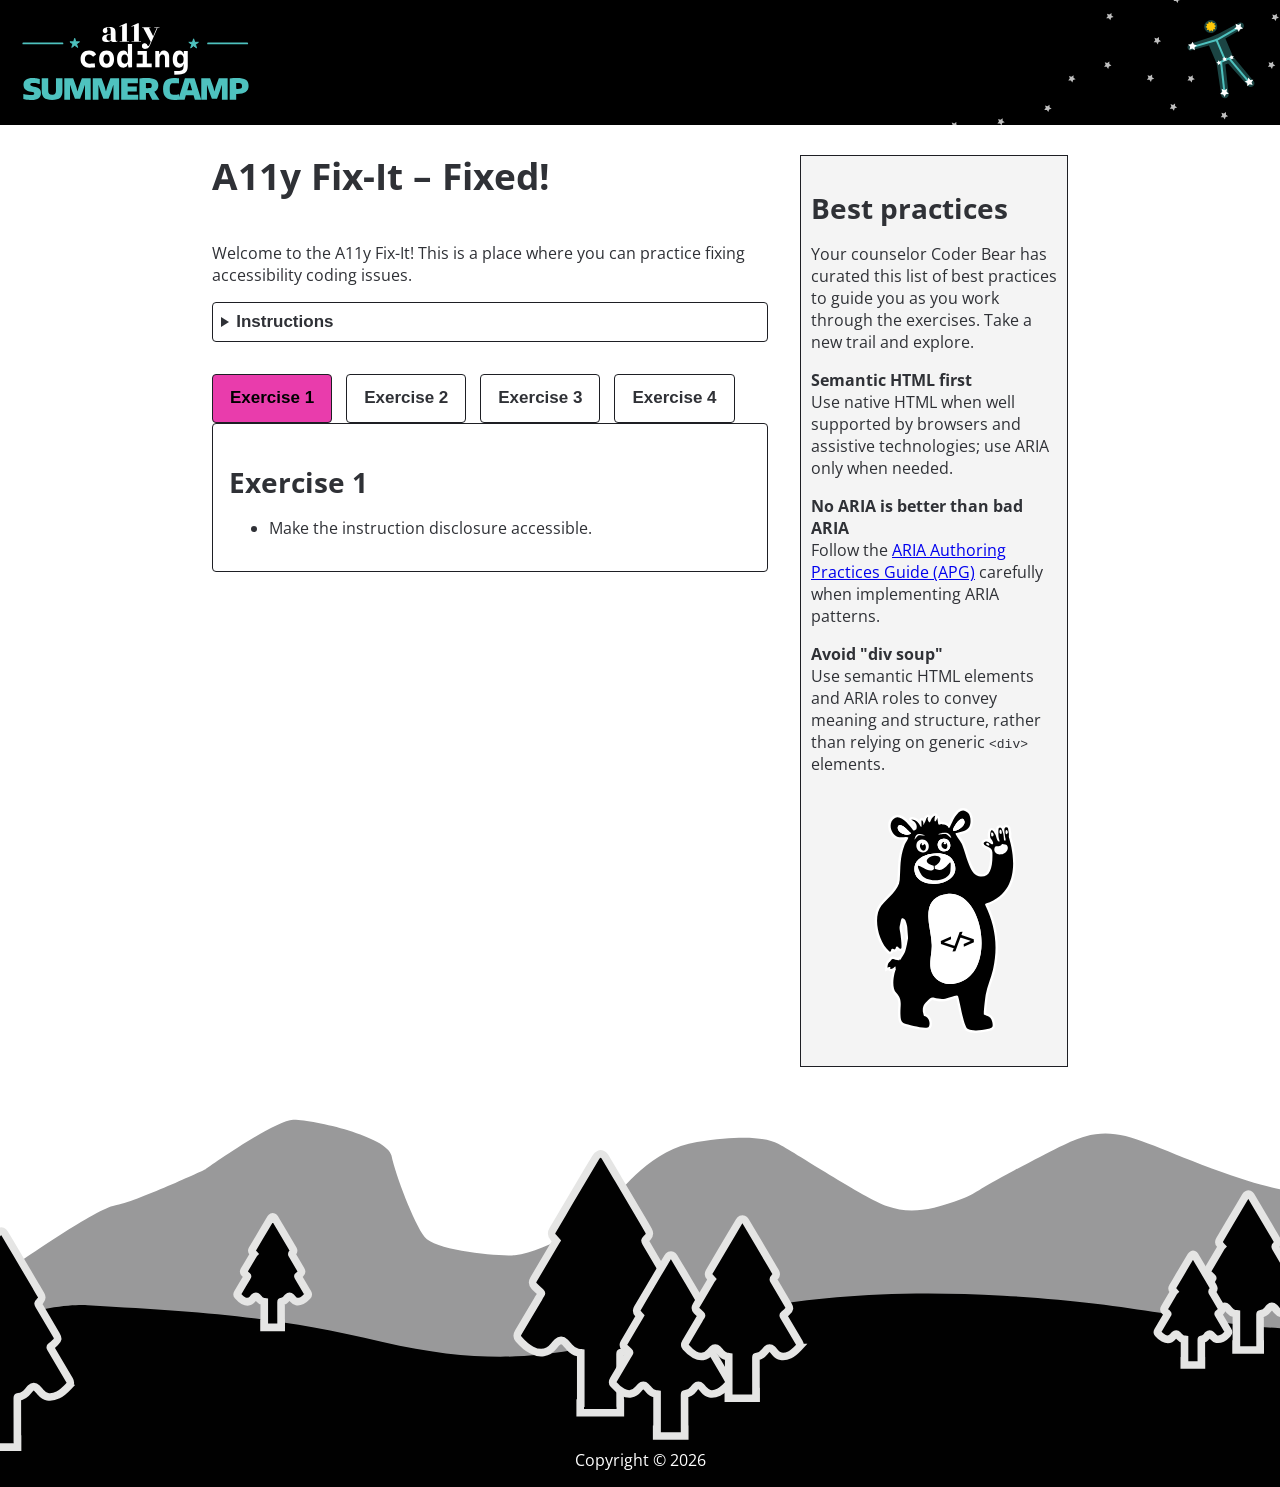
==== commit 93f561dc: "Merge branch 'main' into jeanem2 Pulling in bear tummy link." ====
--- a/fixed/index.html
+++ b/fixed/index.html
@@ -6,12 +6,6 @@
     <title>A11y Fix-It Fixed!</title>
     <meta http-equiv="X-UA-Compatible" content="ie=edge" />
     <link rel="stylesheet" href="./styles.css" />
-    <link rel="preload" as="image" href="../images/noodles-black.png" />
-    <link rel="preload" as="image" href="../images/noodles-white.png" />
-    <link rel="preload" as="image" href="../images/fries.png" />
-    <link rel="preload" as="image" href="../images/fries-white.png" />
-    <link rel="preload" as="image" href="../images/burger.png" />
-    <link rel="preload" as="image" href="../images/burger-white.png" />
     <script type="module" src="./scripts/main.js"></script>
     <link rel="preconnect" href="https://fonts.googleapis.com" />
     <link rel="preconnect" href="https://fonts.gstatic.com" crossorigin />
@@ -31,13 +25,9 @@
         <img
           class="left"
           src="../images/a11y-summer-camp-logo.svg"
-          alt="A11y summer camp header image"
+          alt="A11y coding summer camp"
         />
-        <img
-          class="right"
-          src="../images/header-constellation.svg"
-          alt="A11y summer camp header image"
-        />
+        <img class="right" src="../images/header-constellation.svg" alt="" />
       </header>
       <div class="wrapper">
         <main class="exercises">
@@ -70,6 +60,7 @@
               aria-selected="true"
               aria-controls="exercise-1"
               id="exercise-1-tab"
+              tabindex="0"
               class="tab-btn"
             >
               Exercise 1
@@ -79,6 +70,7 @@
               aria-selected="false"
               aria-controls="exercise-2"
               id="exercise-2-tab"
+              tabindex="-1"
               class="tab-btn"
             >
               Exercise 2
@@ -88,6 +80,7 @@
               aria-selected="false"
               aria-controls="exercise-3"
               id="exercise-3-tab"
+              tabindex="-1"
               class="tab-btn"
             >
               Exercise 3
@@ -97,6 +90,7 @@
               aria-selected="false"
               aria-controls="exercise-4"
               id="exercise-4-tab"
+              tabindex="-1"
               class="tab-btn"
             >
               Exercise 4
@@ -119,6 +113,7 @@
             id="exercise-2"
             role="tabpanel"
             aria-labelledby="exercise-2-tab"
+            hidden
             class="tab-content is-hidden"
           >
             <h2>Exercise 2</h2>
@@ -131,11 +126,12 @@
               aria-modal="true"
               aria-labelledby="modal-heading"
               aria-hidden="true"
+              hidden
             >
               <div class="modal-body">
                 <button id="close-modal-button">Close</button>
                 <h2 id="modal-heading">ARIA</h2>
-                <p>
+                <p id="modal-description">
                   Accessible Rich Internet Applications (ARIA) provides roles,
                   states, and properties that help assistive technologies
                   understand custom web components when native HTML is not
@@ -169,23 +165,51 @@
             id="exercise-3"
             role="tabpanel"
             aria-labelledby="exercise-3-tab"
+            hidden
             class="tab-content is-hidden"
           >
             <h2>Exercise 3</h2>
             <p>Make this radio group accessible.</p>
+            <h3 id="radio-group-label">Food options</h3>
             <div
               class="radio-group"
-              aria-label="Food options"
+              aria-labelledby="radio-group-label"
               role="radiogroup"
             >
               <div
                 id="a"
                 role="radio"
-                class="radio-option selected"
+                class="radio-option"
                 aria-checked="true"
                 tabindex="0"
               >
-                <img src="../images/noodles-black.png" alt="Noodle bowl" />
+                <svg
+                  xmlns="http://www.w3.org/2000/svg"
+                  viewBox="0 0 24 24"
+                  aria-hidden="true"
+                  class="food-icon"
+                >
+                  <path
+                    fill="currentColor"
+                    d="M4 13h16c-.9 4.4-4.1 7-8 7s-7.1-2.6-8-7Z"
+                  />
+                  <path
+                    d="M6.5 10.5c1 1 2 1 3 0s2-1 3 0 2 1 3 0 2-1 3 0"
+                    fill="none"
+                    stroke="currentColor"
+                    stroke-width="1.8"
+                    stroke-linecap="round"
+                    stroke-linejoin="round"
+                  />
+                  <path
+                    d="M14.5 5.5 19 10M17.5 4 22 8.5"
+                    fill="none"
+                    stroke="currentColor"
+                    stroke-width="1.8"
+                    stroke-linecap="round"
+                    stroke-linejoin="round"
+                  />
+                </svg>
                 Option A
               </div>
               <div
@@ -195,7 +219,46 @@
                 aria-checked="false"
                 tabindex="-1"
               >
-                <img src="../images/fries.png" alt="Fries" />
+                <svg
+                  xmlns="http://www.w3.org/2000/svg"
+                  viewBox="0 0 24 24"
+                  aria-hidden="true"
+                  class="food-icon"
+                >
+                  <rect
+                    x="6"
+                    y="4"
+                    width="2.4"
+                    height="7"
+                    rx="1"
+                    fill="currentColor"
+                  />
+                  <rect
+                    x="9.1"
+                    y="3"
+                    width="2.4"
+                    height="8"
+                    rx="1"
+                    fill="currentColor"
+                  />
+                  <rect
+                    x="12.2"
+                    y="4.2"
+                    width="2.4"
+                    height="6.8"
+                    rx="1"
+                    fill="currentColor"
+                  />
+                  <rect
+                    x="15.3"
+                    y="3.4"
+                    width="2.4"
+                    height="7.6"
+                    rx="1"
+                    fill="currentColor"
+                  />
+                  <path fill="currentColor" d="M5.5 10h13l-1.9 9H7.4l-1.9-9Z" />
+                </svg>
                 Option B
               </div>
               <div
@@ -205,7 +268,45 @@
                 aria-checked="false"
                 tabindex="-1"
               >
-                <img src="../images/burger.png" alt="Burger and drink" />
+                <svg
+                  xmlns="http://www.w3.org/2000/svg"
+                  viewBox="0 0 24 24"
+                  aria-hidden="true"
+                  class="food-icon"
+                >
+                  <path
+                    fill="currentColor"
+                    d="M3 10.8c.7-2.2 2.5-3.5 4.8-3.5s4.1 1.3 4.8 3.5H3Z"
+                  />
+                  <rect
+                    x="3"
+                    y="11.8"
+                    width="9.6"
+                    height="1.9"
+                    rx=".9"
+                    fill="currentColor"
+                  />
+                  <path
+                    fill="currentColor"
+                    d="M3.5 15h8.6c-.4 1.5-1.6 2.3-3.1 2.3H6.6c-1.5 0-2.7-.8-3.1-2.3Z"
+                  />
+                  <path
+                    d="M15 8h5l-1 9h-3L15 8Z"
+                    fill="none"
+                    stroke="currentColor"
+                    stroke-width="1.8"
+                    stroke-linecap="round"
+                    stroke-linejoin="round"
+                  />
+                  <path
+                    d="M16.9 5.5v2.5M16.9 5.5l2.4 2.4"
+                    fill="none"
+                    stroke="currentColor"
+                    stroke-width="1.8"
+                    stroke-linecap="round"
+                    stroke-linejoin="round"
+                  />
+                </svg>
                 Option C
               </div>
             </div>
@@ -215,6 +316,7 @@
             id="exercise-4"
             role="tabpanel"
             aria-labelledby="exercise-4-tab"
+            hidden
             class="tab-content is-hidden"
           >
             <h2>Exercise 4</h2>
--- a/fixed/styles.css
+++ b/fixed/styles.css
@@ -1,11 +1,31 @@
+:root {
+  color-scheme: light dark;
+  --page-bg: light-dark(#ffffff, #141518);
+  --page-text: light-dark(#2f3136, #eceef3);
+  --surface-bg: light-dark(#f4f4f4, #1b1d22);
+  --surface-elevated: light-dark(#ffffff, #22252c);
+  --border-strong: light-dark(#1e1f24, #858a98);
+  --focus-color: light-dark(#4b2e83, #b39aff);
+  --interactive-hover: light-dark(#d9efff, #2b3f57);
+  --interactive-active: light-dark(#e93cac, #ff6fc7);
+  /* interactive text color is always black to contrast with pink background */
+  --interactive-text: light-dark(#000000, #000000);
+  --inverse-bg: light-dark(#000000, #f2f4f8);
+  --inverse-text: light-dark(#ffffff, #101217);
+  /* footer text always white because of the background image always black */
+  --footer-text: light-dark(#ffffff, #ffffff);
+}
+
 * {
   box-sizing: border-box;
   &:focus {
-    outline: 2px solid #4b2e83;
+    outline: 2px solid var(--focus-color);
     outline-offset: 2px;
   }
 }
 body {
+  background-color: var(--page-bg);
+  color: var(--page-text);
   font-family: "Open Sans", sans-serif;
   margin: 0;
   padding: 0;
@@ -45,7 +65,7 @@
 p,
 li,
 button {
-  color: #3d3d3d;
+  color: inherit;
 }
 h1 {
   font-size: 37px;
@@ -74,6 +94,7 @@
     }
   }
   .wrapper {
+    background-color: var(--page-bg);
     --wrapper-padding: 2em;
     padding-inline: var(--wrapper-padding);
   }
@@ -84,7 +105,8 @@
 
     #content-to-toggle {
       display: none;
-      border: 1px solid #010101;
+      background: var(--surface-elevated);
+      border: 1px solid var(--border-strong);
       border-top: 0 none;
       padding: 1em;
     }
@@ -93,28 +115,46 @@
       display: none;
     }
     .disclosure-btn {
+      align-items: center;
       background: transparent;
-      border: 1px solid #010101;
+      border: 1px solid var(--border-strong);
       border-radius: 4px;
+      color: inherit;
+      display: inline-flex;
+      gap: 0.45rem;
+      padding: 4px 8px;
       text-align: left;
       font-size: 17px;
       font-weight: 700;
       line-height: 30px;
     }
-    button[aria-expanded="false"]::before {
-      content: url("data:image/svg+xml,%3C%3Fxml version='1.0' encoding='utf-8'%3F%3E%3Csvg xmlns='http://www.w3.org/2000/svg' width='12' height='12' viewBox='0 0 12 12' style='forced-color-adjust: auto;'%3E%3Cpolygon points='1 1, 1 11, 8 6' fill='currentcolor' stroke= 'currentcolor' /%3E%3C/svg%3E%0A");
-      position: relative;
-    }
-    button[aria-expanded="true"]::before {
-      content: url("data:image/svg+xml,%3C%3Fxml version='1.0' encoding='utf-8'%3F%3E%3Csvg xmlns='http://www.w3.org/2000/svg' width='12' height='12' viewBox='0 0 12 12' style='forced-color-adjust: auto;'%3E%3Cpolygon points='1 1, 11 1, 6 8' fill='currentcolor' stroke= 'currentcolor' /%3E%3C/svg%3E ");
-      position: relative;
-      left: -4px;
-      top: 2px;
+    .disclosure-btn:hover,
+    .disclosure-btn:focus,
+    .disclosure-btn:focus-visible {
+      background-color: var(--interactive-hover);
+      border: 2px solid var(--focus-color);
+      padding: 3px 7px;
+    }
+    .disclosure-btn:hover {
+      cursor: pointer;
+    }
+    .disclosure-btn::before {
+      border-bottom: 0.32em solid transparent;
+      border-left: 0.5em solid currentColor;
+      border-top: 0.32em solid transparent;
+      content: "";
+      display: inline-block;
+      height: 0;
+      transform-origin: 30% 50%;
+      width: 0;
+    }
+    .disclosure-btn[aria-expanded="true"]::before {
+      transform: rotate(90deg);
     }
     #open-modal-button {
-      background: black;
-      border: none;
-      color: white;
+      background: var(--inverse-bg);
+      border: 1px solid var(--border-strong);
+      color: var(--inverse-text);
       font-size: 23px;
       padding: 12px 17px;
       text-transform: uppercase;
@@ -122,9 +162,10 @@
     }
 
     #modal {
-      display: none;
-      background: white;
-      border: 2px solid #333;
+      display: block;
+      background: var(--surface-elevated);
+      border: 2px solid var(--border-strong);
+      color: var(--page-text);
       padding: 20px;
       position: fixed;
       top: 20%;
@@ -133,29 +174,77 @@
       max-width: 50%;
     }
 
+    #modal[hidden] {
+      display: none;
+    }
+
     .radio-group {
+      color: CanvasText;
       display: flex;
       flex-wrap: wrap;
       gap: 10px;
       .radio-option {
         align-items: center;
-        border: 4px solid #3d3d3d;
+        background: Canvas;
+        border: 2px solid CanvasText;
         border-radius: 18px;
-        color: #2ad2c9;
+        color: CanvasText;
         cursor: pointer;
         display: flex;
         gap: 10px;
-        padding: 0 25px;
+        padding: 0.5rem 1.25rem;
         position: relative;
       }
+      .radio-option .food-icon {
+        flex: none;
+        height: 2rem;
+        width: 2rem;
+      }
+      .radio-option:hover {
+        background: color-mix(in srgb, CanvasText 10%, Canvas);
+      }
+      .radio-option:focus {
+        outline: none;
+      }
+      .radio-option:focus-visible {
+        outline: 3px solid Highlight;
+        outline-offset: 3px;
+      }
+      .radio-option[aria-checked="true"] {
+        background: color-mix(in srgb, CanvasText 18%, Canvas);
+        border-color: CanvasText;
+        font-weight: 700;
+      }
+      .radio-option[aria-checked="true"]:hover {
+        background: color-mix(in srgb, CanvasText 24%, Canvas);
+      }
+      .radio-option[aria-checked="true"]:focus-visible {
+        background: color-mix(in srgb, CanvasText 24%, Canvas);
+      }
       .radio-option:hover,
-      .radio-option:focus,
-      .radio-option:focus-within,
-      .radio-option.selected,
-      .radio-option.is-active {
-        background: black;
-        border-color: black;
-        color: #2ad2c9;
+      .radio-option[aria-checked="false"] {
+        background: Canvas;
+      }
+
+      @media (forced-colors: active) {
+        .radio-option {
+          forced-color-adjust: auto;
+          background: Canvas;
+          border-color: CanvasText;
+          color: CanvasText;
+        }
+
+        .radio-option:focus,
+        .radio-option:focus-visible {
+          outline: 2px solid Highlight;
+          outline-offset: 2px;
+        }
+
+        .radio-option[aria-checked="true"] {
+          background: Highlight;
+          border-color: Highlight;
+          color: HighlightText;
+        }
       }
     }
 
@@ -164,8 +253,9 @@
 
       .tab-btn {
         background: transparent;
-        border: 1px solid #010101;
+        border: 1px solid var(--border-strong);
         border-radius: 4px;
+        color: inherit;
         font-size: 17px;
         font-weight: 700;
         line-height: 30px;
@@ -175,10 +265,16 @@
         &[aria-selected="true"],
         &:hover,
         &:focus {
-          background-color: #e93cac;
-          color: black;
+          background-color: var(--interactive-active);
+          color: var(--interactive-text);
         }
       }
+    }
+    .tab-content {
+      background: var(--surface-elevated);
+      border: 1px solid var(--border-strong);
+      border-radius: 4px;
+      padding: 1em;
     }
     .tab-content.is-hidden {
       display: none;
@@ -191,8 +287,9 @@
   #sidebar {
     grid-area: sidebar;
     align-items: flex-end;
-    background-color: #f4f4f4;
-    border: 1px solid black;
+    background-color: var(--surface-bg);
+    border: 1px solid var(--border-strong);
+    color: var(--page-text);
     display: flex;
     flex-direction: column;
     justify-content: space-between;
@@ -233,7 +330,7 @@
   flex-wrap: wrap;
   margin-top: 40px;
   p {
-    color: white;
+    color: var(--footer-text);
   }
   @media (min-width: 1920px) {
     background-size: auto;
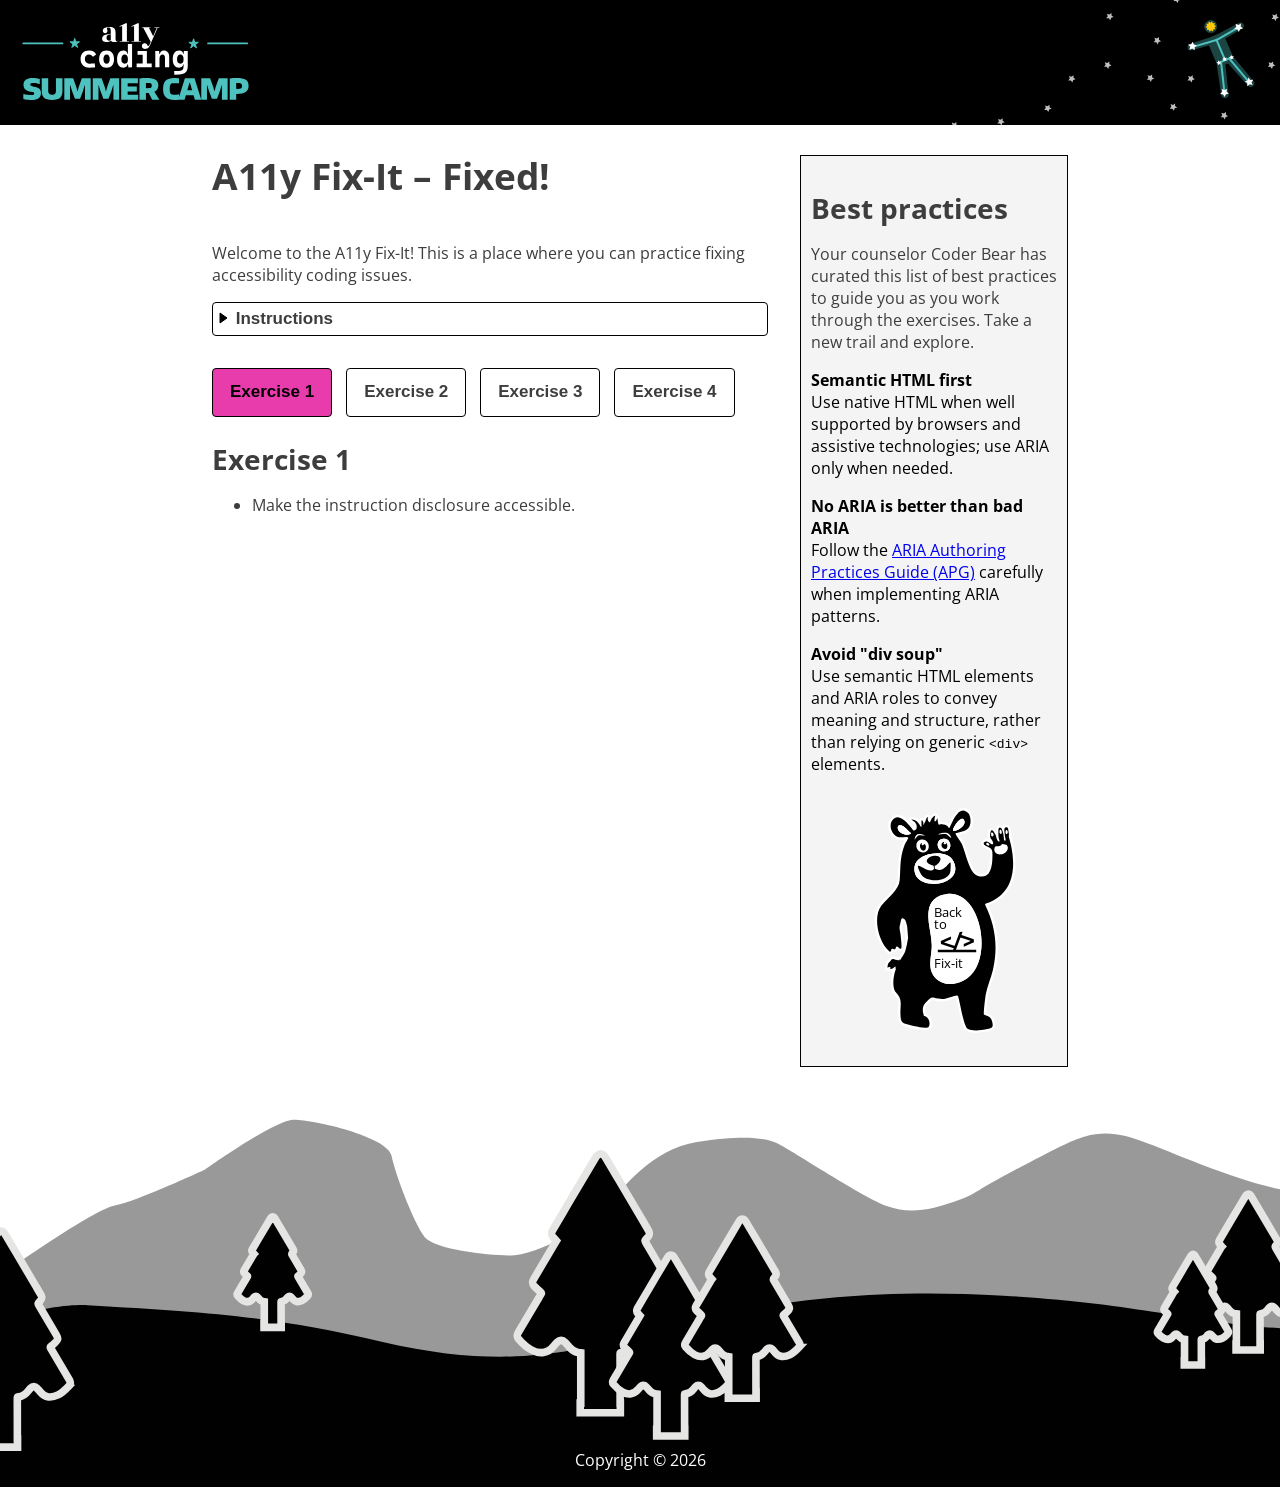
==== commit 3a245c05: "Updates Coder Bear svg with aspects for fixed version." ====
--- a/fixed/index.html
+++ b/fixed/index.html
@@ -6,6 +6,12 @@
     <title>A11y Fix-It Fixed!</title>
     <meta http-equiv="X-UA-Compatible" content="ie=edge" />
     <link rel="stylesheet" href="./styles.css" />
+    <link rel="preload" as="image" href="../images/noodles-black.png" />
+    <link rel="preload" as="image" href="../images/noodles-white.png" />
+    <link rel="preload" as="image" href="../images/fries.png" />
+    <link rel="preload" as="image" href="../images/fries-white.png" />
+    <link rel="preload" as="image" href="../images/burger.png" />
+    <link rel="preload" as="image" href="../images/burger-white.png" />
     <script type="module" src="./scripts/main.js"></script>
     <link rel="preconnect" href="https://fonts.googleapis.com" />
     <link rel="preconnect" href="https://fonts.gstatic.com" crossorigin />
@@ -25,9 +31,13 @@
         <img
           class="left"
           src="../images/a11y-summer-camp-logo.svg"
-          alt="A11y coding summer camp"
+          alt="A11y summer camp header image"
         />
-        <img class="right" src="../images/header-constellation.svg" alt="" />
+        <img
+          class="right"
+          src="../images/header-constellation.svg"
+          alt="A11y summer camp header image"
+        />
       </header>
       <div class="wrapper">
         <main class="exercises">
@@ -60,7 +70,6 @@
               aria-selected="true"
               aria-controls="exercise-1"
               id="exercise-1-tab"
-              tabindex="0"
               class="tab-btn"
             >
               Exercise 1
@@ -70,7 +79,6 @@
               aria-selected="false"
               aria-controls="exercise-2"
               id="exercise-2-tab"
-              tabindex="-1"
               class="tab-btn"
             >
               Exercise 2
@@ -80,7 +88,6 @@
               aria-selected="false"
               aria-controls="exercise-3"
               id="exercise-3-tab"
-              tabindex="-1"
               class="tab-btn"
             >
               Exercise 3
@@ -90,7 +97,6 @@
               aria-selected="false"
               aria-controls="exercise-4"
               id="exercise-4-tab"
-              tabindex="-1"
               class="tab-btn"
             >
               Exercise 4
@@ -113,7 +119,6 @@
             id="exercise-2"
             role="tabpanel"
             aria-labelledby="exercise-2-tab"
-            hidden
             class="tab-content is-hidden"
           >
             <h2>Exercise 2</h2>
@@ -126,12 +131,11 @@
               aria-modal="true"
               aria-labelledby="modal-heading"
               aria-hidden="true"
-              hidden
             >
               <div class="modal-body">
                 <button id="close-modal-button">Close</button>
                 <h2 id="modal-heading">ARIA</h2>
-                <p id="modal-description">
+                <p>
                   Accessible Rich Internet Applications (ARIA) provides roles,
                   states, and properties that help assistive technologies
                   understand custom web components when native HTML is not
@@ -165,51 +169,23 @@
             id="exercise-3"
             role="tabpanel"
             aria-labelledby="exercise-3-tab"
-            hidden
             class="tab-content is-hidden"
           >
             <h2>Exercise 3</h2>
             <p>Make this radio group accessible.</p>
-            <h3 id="radio-group-label">Food options</h3>
             <div
               class="radio-group"
-              aria-labelledby="radio-group-label"
+              aria-label="Food options"
               role="radiogroup"
             >
               <div
                 id="a"
                 role="radio"
-                class="radio-option"
+                class="radio-option selected"
                 aria-checked="true"
                 tabindex="0"
               >
-                <svg
-                  xmlns="http://www.w3.org/2000/svg"
-                  viewBox="0 0 24 24"
-                  aria-hidden="true"
-                  class="food-icon"
-                >
-                  <path
-                    fill="currentColor"
-                    d="M4 13h16c-.9 4.4-4.1 7-8 7s-7.1-2.6-8-7Z"
-                  />
-                  <path
-                    d="M6.5 10.5c1 1 2 1 3 0s2-1 3 0 2 1 3 0 2-1 3 0"
-                    fill="none"
-                    stroke="currentColor"
-                    stroke-width="1.8"
-                    stroke-linecap="round"
-                    stroke-linejoin="round"
-                  />
-                  <path
-                    d="M14.5 5.5 19 10M17.5 4 22 8.5"
-                    fill="none"
-                    stroke="currentColor"
-                    stroke-width="1.8"
-                    stroke-linecap="round"
-                    stroke-linejoin="round"
-                  />
-                </svg>
+                <img src="../images/noodles-black.png" alt="Noodle bowl" />
                 Option A
               </div>
               <div
@@ -219,46 +195,7 @@
                 aria-checked="false"
                 tabindex="-1"
               >
-                <svg
-                  xmlns="http://www.w3.org/2000/svg"
-                  viewBox="0 0 24 24"
-                  aria-hidden="true"
-                  class="food-icon"
-                >
-                  <rect
-                    x="6"
-                    y="4"
-                    width="2.4"
-                    height="7"
-                    rx="1"
-                    fill="currentColor"
-                  />
-                  <rect
-                    x="9.1"
-                    y="3"
-                    width="2.4"
-                    height="8"
-                    rx="1"
-                    fill="currentColor"
-                  />
-                  <rect
-                    x="12.2"
-                    y="4.2"
-                    width="2.4"
-                    height="6.8"
-                    rx="1"
-                    fill="currentColor"
-                  />
-                  <rect
-                    x="15.3"
-                    y="3.4"
-                    width="2.4"
-                    height="7.6"
-                    rx="1"
-                    fill="currentColor"
-                  />
-                  <path fill="currentColor" d="M5.5 10h13l-1.9 9H7.4l-1.9-9Z" />
-                </svg>
+                <img src="../images/fries.png" alt="Fries" />
                 Option B
               </div>
               <div
@@ -268,45 +205,7 @@
                 aria-checked="false"
                 tabindex="-1"
               >
-                <svg
-                  xmlns="http://www.w3.org/2000/svg"
-                  viewBox="0 0 24 24"
-                  aria-hidden="true"
-                  class="food-icon"
-                >
-                  <path
-                    fill="currentColor"
-                    d="M3 10.8c.7-2.2 2.5-3.5 4.8-3.5s4.1 1.3 4.8 3.5H3Z"
-                  />
-                  <rect
-                    x="3"
-                    y="11.8"
-                    width="9.6"
-                    height="1.9"
-                    rx=".9"
-                    fill="currentColor"
-                  />
-                  <path
-                    fill="currentColor"
-                    d="M3.5 15h8.6c-.4 1.5-1.6 2.3-3.1 2.3H6.6c-1.5 0-2.7-.8-3.1-2.3Z"
-                  />
-                  <path
-                    d="M15 8h5l-1 9h-3L15 8Z"
-                    fill="none"
-                    stroke="currentColor"
-                    stroke-width="1.8"
-                    stroke-linecap="round"
-                    stroke-linejoin="round"
-                  />
-                  <path
-                    d="M16.9 5.5v2.5M16.9 5.5l2.4 2.4"
-                    fill="none"
-                    stroke="currentColor"
-                    stroke-width="1.8"
-                    stroke-linecap="round"
-                    stroke-linejoin="round"
-                  />
-                </svg>
+                <img src="../images/burger.png" alt="Burger and drink" />
                 Option C
               </div>
             </div>
@@ -316,7 +215,6 @@
             id="exercise-4"
             role="tabpanel"
             aria-labelledby="exercise-4-tab"
-            hidden
             class="tab-content is-hidden"
           >
             <h2>Exercise 4</h2>
@@ -382,9 +280,13 @@
                 <path class="cls-2" d="M98.87,58.9c1.88.15,8.9,1.24,8.83.11s-9.22-2.76-9.22-2.76h0s-3.81-.38-6.55,1.24c-2.8,1.66-3.83,4.94-3.83,4.94,0,0-2.08,5.37-1.3,5.08.78-.29,4.3-4.68,4.79-5.36,1.48-2.06,2.72-3.62,7.29-3.25Z"/>
                 <path d="M108.54,78.17h0c-.5-.65-1.17-1.27-1.93-1.78.12.63-.21,1.46-.59,1.99-.69.98-2.12,1.81-3.26,1.35-.52-.21-.81-.62-.92-.78-.6-.87-.4-1.87-.3-2.34.02-.13.19-.92.55-1.53-.51.06-1.01.2-1.48.44-2.88,1.48-3.03,5.72-2.47,8.12,1.01,4.37,5.59,8.13,8.52,7.18,3.35-1.09,5.1-8.54,1.89-12.65Z"/>
               </g>
-              <a href="../" aria-label="Back to the main page">
+              <a href="../" aria-label="Back to Fix-it">
                 <path id="belly" class="cls-2 belly" d="M160.48,180.66c-2.08,0-4.21.14-6.38.42-10.91,1.43-20.25,5.01-27.03,11.49-2.92,2.78-5.36,6.1-7.24,10.02-.22.44-.42.89-.61,1.34-.89,2.04-1.64,4.24-2.23,6.6-5.96,23.82,4.71,50.25,5.41,76.27,0,.02,0,.04,0,.06.04,1.44.05,2.89.02,4.33-.18,9.51-2.38,20.1-2.97,30.5-.32,5.51-.2,10.96.91,16.18l.03.18c.86,3.97,2.29,7.81,4.53,11.43.18.3.38.6.58.9.15.23.31.47.48.7.16.24.33.47.5.7.16.24.34.47.52.7.26.33.51.65.79.97,2.77,3.39,5.85,6.16,9.17,8.36,6.29,4.17,13.41,6.3,20.77,6.74.02,0,.03,0,.05.01.98.06,1.96.09,2.94.09h.01c.98-.01,1.96-.04,2.95-.1,1.58-.09,3.16-.25,4.75-.48h.04c9.28-1.36,18.5-5.05,26.53-10.37,56.45-37.44,31.63-177.05-34.52-177.04Z"/>
                 <path id="code-symbol" class="cls-1 code-symbol" d="M171.11,295.48l-29.51-10.27-.31-5.9,21.04-9.67.31,5.94-14.29,5.94.04.75,22.51,7.33.2,5.88h0ZM165.59,300.83l14.97-40.5,6.05-.32-14.97,40.5-6.05.32ZM189.27,291.22l-.31-5.94,14.18-5.89-.04-.75-22.72-7.5-.31-5.92,29.87,10.48.31,5.9-20.98,9.62h0Z"/>
+                <line x1="135" y1="300" x2="215" y2="300" stroke="black" stroke-width="5" />
+                <text x="128" y="230">Back</text>
+                <text x="128" y="255">to</text>
+                <text x="128" y="335">Fix-it</text>
               </a>
             </svg>
           </figure>
--- a/fixed/styles.css
+++ b/fixed/styles.css
@@ -1,31 +1,11 @@
-:root {
-  color-scheme: light dark;
-  --page-bg: light-dark(#ffffff, #141518);
-  --page-text: light-dark(#2f3136, #eceef3);
-  --surface-bg: light-dark(#f4f4f4, #1b1d22);
-  --surface-elevated: light-dark(#ffffff, #22252c);
-  --border-strong: light-dark(#1e1f24, #858a98);
-  --focus-color: light-dark(#4b2e83, #b39aff);
-  --interactive-hover: light-dark(#d9efff, #2b3f57);
-  --interactive-active: light-dark(#e93cac, #ff6fc7);
-  /* interactive text color is always black to contrast with pink background */
-  --interactive-text: light-dark(#000000, #000000);
-  --inverse-bg: light-dark(#000000, #f2f4f8);
-  --inverse-text: light-dark(#ffffff, #101217);
-  /* footer text always white because of the background image always black */
-  --footer-text: light-dark(#ffffff, #ffffff);
-}
-
 * {
   box-sizing: border-box;
   &:focus {
-    outline: 2px solid var(--focus-color);
+    outline: 2px solid #4b2e83;
     outline-offset: 2px;
   }
 }
 body {
-  background-color: var(--page-bg);
-  color: var(--page-text);
   font-family: "Open Sans", sans-serif;
   margin: 0;
   padding: 0;
@@ -65,7 +45,7 @@
 p,
 li,
 button {
-  color: inherit;
+  color: #3d3d3d;
 }
 h1 {
   font-size: 37px;
@@ -94,7 +74,6 @@
     }
   }
   .wrapper {
-    background-color: var(--page-bg);
     --wrapper-padding: 2em;
     padding-inline: var(--wrapper-padding);
   }
@@ -105,8 +84,7 @@
 
     #content-to-toggle {
       display: none;
-      background: var(--surface-elevated);
-      border: 1px solid var(--border-strong);
+      border: 1px solid #010101;
       border-top: 0 none;
       padding: 1em;
     }
@@ -115,46 +93,28 @@
       display: none;
     }
     .disclosure-btn {
-      align-items: center;
       background: transparent;
-      border: 1px solid var(--border-strong);
+      border: 1px solid #010101;
       border-radius: 4px;
-      color: inherit;
-      display: inline-flex;
-      gap: 0.45rem;
-      padding: 4px 8px;
       text-align: left;
       font-size: 17px;
       font-weight: 700;
       line-height: 30px;
     }
-    .disclosure-btn:hover,
-    .disclosure-btn:focus,
-    .disclosure-btn:focus-visible {
-      background-color: var(--interactive-hover);
-      border: 2px solid var(--focus-color);
-      padding: 3px 7px;
-    }
-    .disclosure-btn:hover {
-      cursor: pointer;
-    }
-    .disclosure-btn::before {
-      border-bottom: 0.32em solid transparent;
-      border-left: 0.5em solid currentColor;
-      border-top: 0.32em solid transparent;
-      content: "";
-      display: inline-block;
-      height: 0;
-      transform-origin: 30% 50%;
-      width: 0;
-    }
-    .disclosure-btn[aria-expanded="true"]::before {
-      transform: rotate(90deg);
+    button[aria-expanded="false"]::before {
+      content: url("data:image/svg+xml,%3C%3Fxml version='1.0' encoding='utf-8'%3F%3E%3Csvg xmlns='http://www.w3.org/2000/svg' width='12' height='12' viewBox='0 0 12 12' style='forced-color-adjust: auto;'%3E%3Cpolygon points='1 1, 1 11, 8 6' fill='currentcolor' stroke= 'currentcolor' /%3E%3C/svg%3E%0A");
+      position: relative;
+    }
+    button[aria-expanded="true"]::before {
+      content: url("data:image/svg+xml,%3C%3Fxml version='1.0' encoding='utf-8'%3F%3E%3Csvg xmlns='http://www.w3.org/2000/svg' width='12' height='12' viewBox='0 0 12 12' style='forced-color-adjust: auto;'%3E%3Cpolygon points='1 1, 11 1, 6 8' fill='currentcolor' stroke= 'currentcolor' /%3E%3C/svg%3E ");
+      position: relative;
+      left: -4px;
+      top: 2px;
     }
     #open-modal-button {
-      background: var(--inverse-bg);
-      border: 1px solid var(--border-strong);
-      color: var(--inverse-text);
+      background: black;
+      border: none;
+      color: white;
       font-size: 23px;
       padding: 12px 17px;
       text-transform: uppercase;
@@ -162,10 +122,9 @@
     }
 
     #modal {
-      display: block;
-      background: var(--surface-elevated);
-      border: 2px solid var(--border-strong);
-      color: var(--page-text);
+      display: none;
+      background: white;
+      border: 2px solid #333;
       padding: 20px;
       position: fixed;
       top: 20%;
@@ -174,77 +133,29 @@
       max-width: 50%;
     }
 
-    #modal[hidden] {
-      display: none;
-    }
-
     .radio-group {
-      color: CanvasText;
       display: flex;
       flex-wrap: wrap;
       gap: 10px;
       .radio-option {
         align-items: center;
-        background: Canvas;
-        border: 2px solid CanvasText;
+        border: 4px solid #3d3d3d;
         border-radius: 18px;
-        color: CanvasText;
+        color: #2ad2c9;
         cursor: pointer;
         display: flex;
         gap: 10px;
-        padding: 0.5rem 1.25rem;
+        padding: 0 25px;
         position: relative;
       }
-      .radio-option .food-icon {
-        flex: none;
-        height: 2rem;
-        width: 2rem;
-      }
-      .radio-option:hover {
-        background: color-mix(in srgb, CanvasText 10%, Canvas);
-      }
-      .radio-option:focus {
-        outline: none;
-      }
-      .radio-option:focus-visible {
-        outline: 3px solid Highlight;
-        outline-offset: 3px;
-      }
-      .radio-option[aria-checked="true"] {
-        background: color-mix(in srgb, CanvasText 18%, Canvas);
-        border-color: CanvasText;
-        font-weight: 700;
-      }
-      .radio-option[aria-checked="true"]:hover {
-        background: color-mix(in srgb, CanvasText 24%, Canvas);
-      }
-      .radio-option[aria-checked="true"]:focus-visible {
-        background: color-mix(in srgb, CanvasText 24%, Canvas);
-      }
       .radio-option:hover,
-      .radio-option[aria-checked="false"] {
-        background: Canvas;
-      }
-
-      @media (forced-colors: active) {
-        .radio-option {
-          forced-color-adjust: auto;
-          background: Canvas;
-          border-color: CanvasText;
-          color: CanvasText;
-        }
-
-        .radio-option:focus,
-        .radio-option:focus-visible {
-          outline: 2px solid Highlight;
-          outline-offset: 2px;
-        }
-
-        .radio-option[aria-checked="true"] {
-          background: Highlight;
-          border-color: Highlight;
-          color: HighlightText;
-        }
+      .radio-option:focus,
+      .radio-option:focus-within,
+      .radio-option.selected,
+      .radio-option.is-active {
+        background: black;
+        border-color: black;
+        color: #2ad2c9;
       }
     }
 
@@ -253,9 +164,8 @@
 
       .tab-btn {
         background: transparent;
-        border: 1px solid var(--border-strong);
+        border: 1px solid #010101;
         border-radius: 4px;
-        color: inherit;
         font-size: 17px;
         font-weight: 700;
         line-height: 30px;
@@ -265,16 +175,10 @@
         &[aria-selected="true"],
         &:hover,
         &:focus {
-          background-color: var(--interactive-active);
-          color: var(--interactive-text);
+          background-color: #e93cac;
+          color: black;
         }
       }
-    }
-    .tab-content {
-      background: var(--surface-elevated);
-      border: 1px solid var(--border-strong);
-      border-radius: 4px;
-      padding: 1em;
     }
     .tab-content.is-hidden {
       display: none;
@@ -287,9 +191,8 @@
   #sidebar {
     grid-area: sidebar;
     align-items: flex-end;
-    background-color: var(--surface-bg);
-    border: 1px solid var(--border-strong);
-    color: var(--page-text);
+    background-color: #f4f4f4;
+    border: 1px solid black;
     display: flex;
     flex-direction: column;
     justify-content: space-between;
@@ -308,6 +211,11 @@
       }
       .cls-2 {
         fill: #fff;
+      }
+      text{
+        fill: #000;
+        font-size: 1.75em;
+        font-family: "Open Sans", sans-serif;
       }
       a:focus path.belly, a:hover path.belly {
         stroke-width: 10px;
@@ -330,7 +238,7 @@
   flex-wrap: wrap;
   margin-top: 40px;
   p {
-    color: var(--footer-text);
+    color: white;
   }
   @media (min-width: 1920px) {
     background-size: auto;
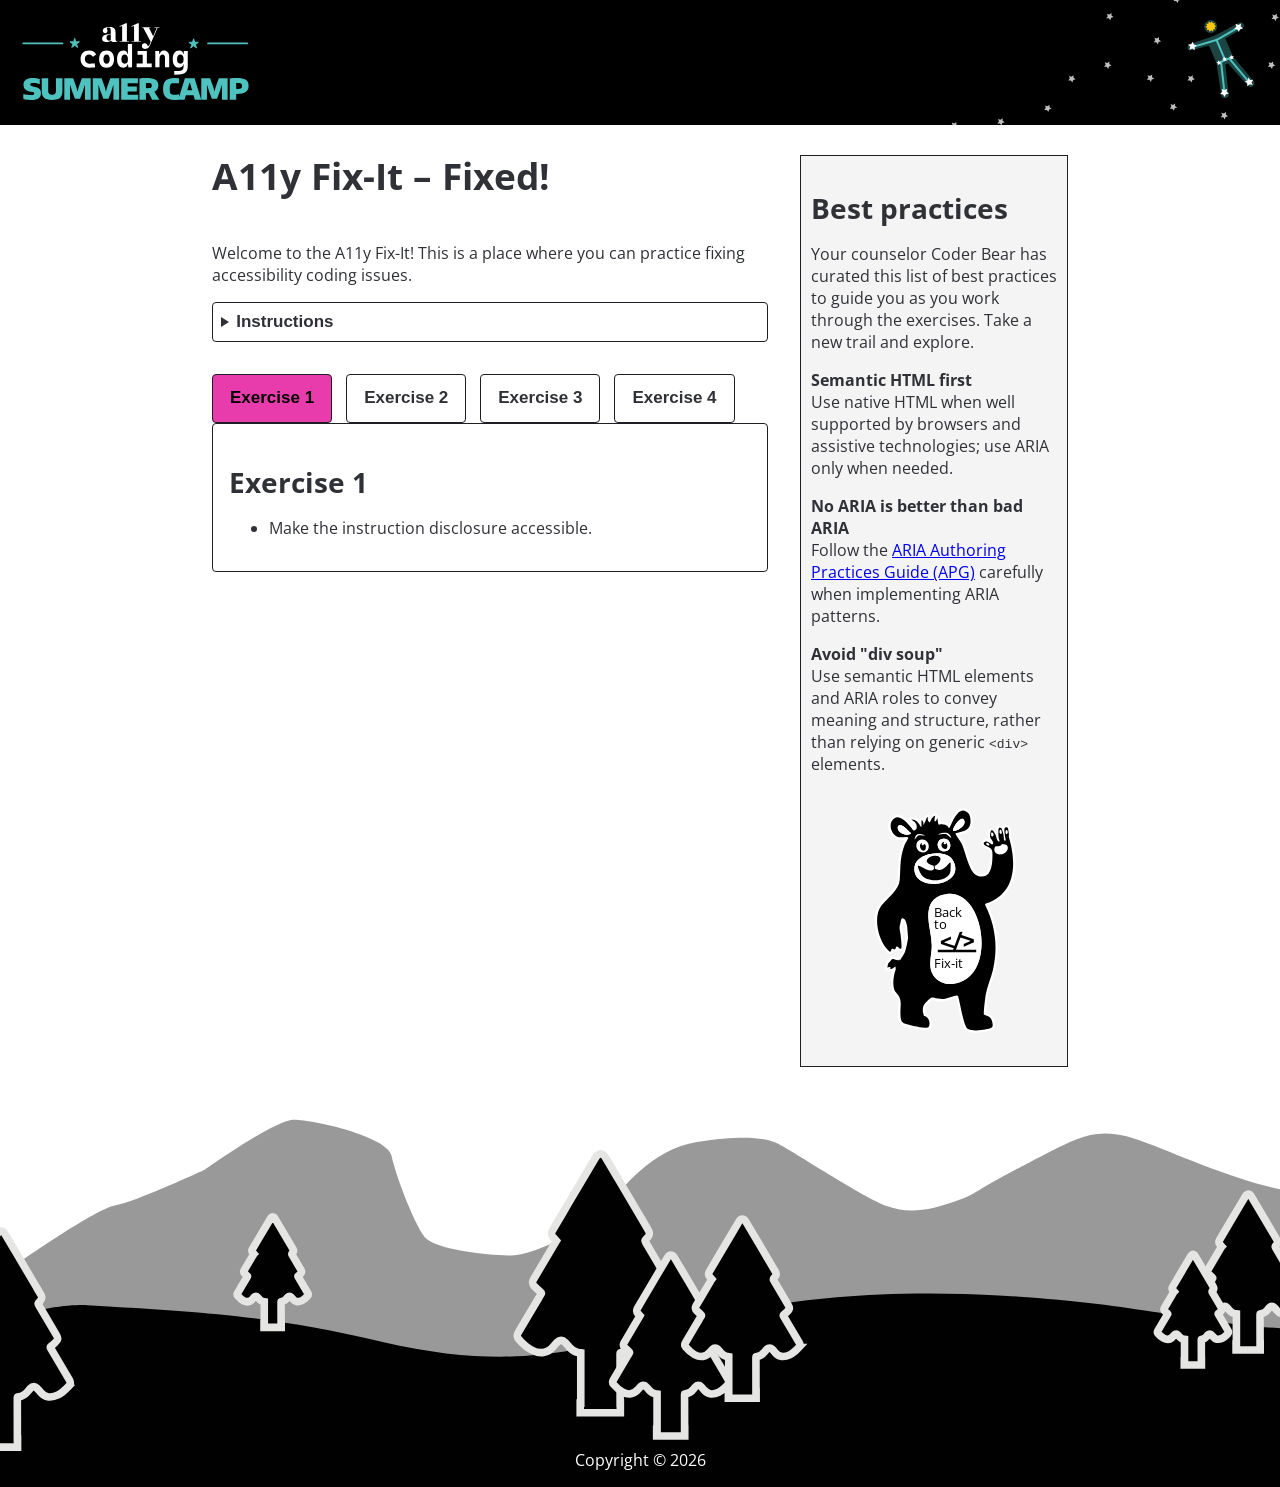
==== commit 7e05ace5: "Merge pull request #5 from uw-ats/feature/coder-bear-accessible Updates Coder Bear svg with aspects " ====
--- a/fixed/index.html
+++ b/fixed/index.html
@@ -6,12 +6,6 @@
     <title>A11y Fix-It Fixed!</title>
     <meta http-equiv="X-UA-Compatible" content="ie=edge" />
     <link rel="stylesheet" href="./styles.css" />
-    <link rel="preload" as="image" href="../images/noodles-black.png" />
-    <link rel="preload" as="image" href="../images/noodles-white.png" />
-    <link rel="preload" as="image" href="../images/fries.png" />
-    <link rel="preload" as="image" href="../images/fries-white.png" />
-    <link rel="preload" as="image" href="../images/burger.png" />
-    <link rel="preload" as="image" href="../images/burger-white.png" />
     <script type="module" src="./scripts/main.js"></script>
     <link rel="preconnect" href="https://fonts.googleapis.com" />
     <link rel="preconnect" href="https://fonts.gstatic.com" crossorigin />
@@ -31,13 +25,9 @@
         <img
           class="left"
           src="../images/a11y-summer-camp-logo.svg"
-          alt="A11y summer camp header image"
+          alt="A11y coding summer camp"
         />
-        <img
-          class="right"
-          src="../images/header-constellation.svg"
-          alt="A11y summer camp header image"
-        />
+        <img class="right" src="../images/header-constellation.svg" alt="" />
       </header>
       <div class="wrapper">
         <main class="exercises">
@@ -70,6 +60,7 @@
               aria-selected="true"
               aria-controls="exercise-1"
               id="exercise-1-tab"
+              tabindex="0"
               class="tab-btn"
             >
               Exercise 1
@@ -79,6 +70,7 @@
               aria-selected="false"
               aria-controls="exercise-2"
               id="exercise-2-tab"
+              tabindex="-1"
               class="tab-btn"
             >
               Exercise 2
@@ -88,6 +80,7 @@
               aria-selected="false"
               aria-controls="exercise-3"
               id="exercise-3-tab"
+              tabindex="-1"
               class="tab-btn"
             >
               Exercise 3
@@ -97,6 +90,7 @@
               aria-selected="false"
               aria-controls="exercise-4"
               id="exercise-4-tab"
+              tabindex="-1"
               class="tab-btn"
             >
               Exercise 4
@@ -119,6 +113,7 @@
             id="exercise-2"
             role="tabpanel"
             aria-labelledby="exercise-2-tab"
+            hidden
             class="tab-content is-hidden"
           >
             <h2>Exercise 2</h2>
@@ -131,11 +126,12 @@
               aria-modal="true"
               aria-labelledby="modal-heading"
               aria-hidden="true"
+              hidden
             >
               <div class="modal-body">
                 <button id="close-modal-button">Close</button>
                 <h2 id="modal-heading">ARIA</h2>
-                <p>
+                <p id="modal-description">
                   Accessible Rich Internet Applications (ARIA) provides roles,
                   states, and properties that help assistive technologies
                   understand custom web components when native HTML is not
@@ -169,23 +165,51 @@
             id="exercise-3"
             role="tabpanel"
             aria-labelledby="exercise-3-tab"
+            hidden
             class="tab-content is-hidden"
           >
             <h2>Exercise 3</h2>
             <p>Make this radio group accessible.</p>
+            <h3 id="radio-group-label">Food options</h3>
             <div
               class="radio-group"
-              aria-label="Food options"
+              aria-labelledby="radio-group-label"
               role="radiogroup"
             >
               <div
                 id="a"
                 role="radio"
-                class="radio-option selected"
+                class="radio-option"
                 aria-checked="true"
                 tabindex="0"
               >
-                <img src="../images/noodles-black.png" alt="Noodle bowl" />
+                <svg
+                  xmlns="http://www.w3.org/2000/svg"
+                  viewBox="0 0 24 24"
+                  aria-hidden="true"
+                  class="food-icon"
+                >
+                  <path
+                    fill="currentColor"
+                    d="M4 13h16c-.9 4.4-4.1 7-8 7s-7.1-2.6-8-7Z"
+                  />
+                  <path
+                    d="M6.5 10.5c1 1 2 1 3 0s2-1 3 0 2 1 3 0 2-1 3 0"
+                    fill="none"
+                    stroke="currentColor"
+                    stroke-width="1.8"
+                    stroke-linecap="round"
+                    stroke-linejoin="round"
+                  />
+                  <path
+                    d="M14.5 5.5 19 10M17.5 4 22 8.5"
+                    fill="none"
+                    stroke="currentColor"
+                    stroke-width="1.8"
+                    stroke-linecap="round"
+                    stroke-linejoin="round"
+                  />
+                </svg>
                 Option A
               </div>
               <div
@@ -195,7 +219,46 @@
                 aria-checked="false"
                 tabindex="-1"
               >
-                <img src="../images/fries.png" alt="Fries" />
+                <svg
+                  xmlns="http://www.w3.org/2000/svg"
+                  viewBox="0 0 24 24"
+                  aria-hidden="true"
+                  class="food-icon"
+                >
+                  <rect
+                    x="6"
+                    y="4"
+                    width="2.4"
+                    height="7"
+                    rx="1"
+                    fill="currentColor"
+                  />
+                  <rect
+                    x="9.1"
+                    y="3"
+                    width="2.4"
+                    height="8"
+                    rx="1"
+                    fill="currentColor"
+                  />
+                  <rect
+                    x="12.2"
+                    y="4.2"
+                    width="2.4"
+                    height="6.8"
+                    rx="1"
+                    fill="currentColor"
+                  />
+                  <rect
+                    x="15.3"
+                    y="3.4"
+                    width="2.4"
+                    height="7.6"
+                    rx="1"
+                    fill="currentColor"
+                  />
+                  <path fill="currentColor" d="M5.5 10h13l-1.9 9H7.4l-1.9-9Z" />
+                </svg>
                 Option B
               </div>
               <div
@@ -205,7 +268,45 @@
                 aria-checked="false"
                 tabindex="-1"
               >
-                <img src="../images/burger.png" alt="Burger and drink" />
+                <svg
+                  xmlns="http://www.w3.org/2000/svg"
+                  viewBox="0 0 24 24"
+                  aria-hidden="true"
+                  class="food-icon"
+                >
+                  <path
+                    fill="currentColor"
+                    d="M3 10.8c.7-2.2 2.5-3.5 4.8-3.5s4.1 1.3 4.8 3.5H3Z"
+                  />
+                  <rect
+                    x="3"
+                    y="11.8"
+                    width="9.6"
+                    height="1.9"
+                    rx=".9"
+                    fill="currentColor"
+                  />
+                  <path
+                    fill="currentColor"
+                    d="M3.5 15h8.6c-.4 1.5-1.6 2.3-3.1 2.3H6.6c-1.5 0-2.7-.8-3.1-2.3Z"
+                  />
+                  <path
+                    d="M15 8h5l-1 9h-3L15 8Z"
+                    fill="none"
+                    stroke="currentColor"
+                    stroke-width="1.8"
+                    stroke-linecap="round"
+                    stroke-linejoin="round"
+                  />
+                  <path
+                    d="M16.9 5.5v2.5M16.9 5.5l2.4 2.4"
+                    fill="none"
+                    stroke="currentColor"
+                    stroke-width="1.8"
+                    stroke-linecap="round"
+                    stroke-linejoin="round"
+                  />
+                </svg>
                 Option C
               </div>
             </div>
@@ -215,6 +316,7 @@
             id="exercise-4"
             role="tabpanel"
             aria-labelledby="exercise-4-tab"
+            hidden
             class="tab-content is-hidden"
           >
             <h2>Exercise 4</h2>
--- a/fixed/styles.css
+++ b/fixed/styles.css
@@ -1,11 +1,31 @@
+:root {
+  color-scheme: light dark;
+  --page-bg: light-dark(#ffffff, #141518);
+  --page-text: light-dark(#2f3136, #eceef3);
+  --surface-bg: light-dark(#f4f4f4, #1b1d22);
+  --surface-elevated: light-dark(#ffffff, #22252c);
+  --border-strong: light-dark(#1e1f24, #858a98);
+  --focus-color: light-dark(#4b2e83, #b39aff);
+  --interactive-hover: light-dark(#d9efff, #2b3f57);
+  --interactive-active: light-dark(#e93cac, #ff6fc7);
+  /* interactive text color is always black to contrast with pink background */
+  --interactive-text: light-dark(#000000, #000000);
+  --inverse-bg: light-dark(#000000, #f2f4f8);
+  --inverse-text: light-dark(#ffffff, #101217);
+  /* footer text always white because of the background image always black */
+  --footer-text: light-dark(#ffffff, #ffffff);
+}
+
 * {
   box-sizing: border-box;
   &:focus {
-    outline: 2px solid #4b2e83;
+    outline: 2px solid var(--focus-color);
     outline-offset: 2px;
   }
 }
 body {
+  background-color: var(--page-bg);
+  color: var(--page-text);
   font-family: "Open Sans", sans-serif;
   margin: 0;
   padding: 0;
@@ -45,7 +65,7 @@
 p,
 li,
 button {
-  color: #3d3d3d;
+  color: inherit;
 }
 h1 {
   font-size: 37px;
@@ -74,6 +94,7 @@
     }
   }
   .wrapper {
+    background-color: var(--page-bg);
     --wrapper-padding: 2em;
     padding-inline: var(--wrapper-padding);
   }
@@ -84,7 +105,8 @@
 
     #content-to-toggle {
       display: none;
-      border: 1px solid #010101;
+      background: var(--surface-elevated);
+      border: 1px solid var(--border-strong);
       border-top: 0 none;
       padding: 1em;
     }
@@ -93,28 +115,46 @@
       display: none;
     }
     .disclosure-btn {
+      align-items: center;
       background: transparent;
-      border: 1px solid #010101;
+      border: 1px solid var(--border-strong);
       border-radius: 4px;
+      color: inherit;
+      display: inline-flex;
+      gap: 0.45rem;
+      padding: 4px 8px;
       text-align: left;
       font-size: 17px;
       font-weight: 700;
       line-height: 30px;
     }
-    button[aria-expanded="false"]::before {
-      content: url("data:image/svg+xml,%3C%3Fxml version='1.0' encoding='utf-8'%3F%3E%3Csvg xmlns='http://www.w3.org/2000/svg' width='12' height='12' viewBox='0 0 12 12' style='forced-color-adjust: auto;'%3E%3Cpolygon points='1 1, 1 11, 8 6' fill='currentcolor' stroke= 'currentcolor' /%3E%3C/svg%3E%0A");
-      position: relative;
-    }
-    button[aria-expanded="true"]::before {
-      content: url("data:image/svg+xml,%3C%3Fxml version='1.0' encoding='utf-8'%3F%3E%3Csvg xmlns='http://www.w3.org/2000/svg' width='12' height='12' viewBox='0 0 12 12' style='forced-color-adjust: auto;'%3E%3Cpolygon points='1 1, 11 1, 6 8' fill='currentcolor' stroke= 'currentcolor' /%3E%3C/svg%3E ");
-      position: relative;
-      left: -4px;
-      top: 2px;
+    .disclosure-btn:hover,
+    .disclosure-btn:focus,
+    .disclosure-btn:focus-visible {
+      background-color: var(--interactive-hover);
+      border: 2px solid var(--focus-color);
+      padding: 3px 7px;
+    }
+    .disclosure-btn:hover {
+      cursor: pointer;
+    }
+    .disclosure-btn::before {
+      border-bottom: 0.32em solid transparent;
+      border-left: 0.5em solid currentColor;
+      border-top: 0.32em solid transparent;
+      content: "";
+      display: inline-block;
+      height: 0;
+      transform-origin: 30% 50%;
+      width: 0;
+    }
+    .disclosure-btn[aria-expanded="true"]::before {
+      transform: rotate(90deg);
     }
     #open-modal-button {
-      background: black;
-      border: none;
-      color: white;
+      background: var(--inverse-bg);
+      border: 1px solid var(--border-strong);
+      color: var(--inverse-text);
       font-size: 23px;
       padding: 12px 17px;
       text-transform: uppercase;
@@ -122,9 +162,10 @@
     }
 
     #modal {
-      display: none;
-      background: white;
-      border: 2px solid #333;
+      display: block;
+      background: var(--surface-elevated);
+      border: 2px solid var(--border-strong);
+      color: var(--page-text);
       padding: 20px;
       position: fixed;
       top: 20%;
@@ -133,29 +174,77 @@
       max-width: 50%;
     }
 
+    #modal[hidden] {
+      display: none;
+    }
+
     .radio-group {
+      color: CanvasText;
       display: flex;
       flex-wrap: wrap;
       gap: 10px;
       .radio-option {
         align-items: center;
-        border: 4px solid #3d3d3d;
+        background: Canvas;
+        border: 2px solid CanvasText;
         border-radius: 18px;
-        color: #2ad2c9;
+        color: CanvasText;
         cursor: pointer;
         display: flex;
         gap: 10px;
-        padding: 0 25px;
+        padding: 0.5rem 1.25rem;
         position: relative;
       }
+      .radio-option .food-icon {
+        flex: none;
+        height: 2rem;
+        width: 2rem;
+      }
+      .radio-option:hover {
+        background: color-mix(in srgb, CanvasText 10%, Canvas);
+      }
+      .radio-option:focus {
+        outline: none;
+      }
+      .radio-option:focus-visible {
+        outline: 3px solid Highlight;
+        outline-offset: 3px;
+      }
+      .radio-option[aria-checked="true"] {
+        background: color-mix(in srgb, CanvasText 18%, Canvas);
+        border-color: CanvasText;
+        font-weight: 700;
+      }
+      .radio-option[aria-checked="true"]:hover {
+        background: color-mix(in srgb, CanvasText 24%, Canvas);
+      }
+      .radio-option[aria-checked="true"]:focus-visible {
+        background: color-mix(in srgb, CanvasText 24%, Canvas);
+      }
       .radio-option:hover,
-      .radio-option:focus,
-      .radio-option:focus-within,
-      .radio-option.selected,
-      .radio-option.is-active {
-        background: black;
-        border-color: black;
-        color: #2ad2c9;
+      .radio-option[aria-checked="false"] {
+        background: Canvas;
+      }
+
+      @media (forced-colors: active) {
+        .radio-option {
+          forced-color-adjust: auto;
+          background: Canvas;
+          border-color: CanvasText;
+          color: CanvasText;
+        }
+
+        .radio-option:focus,
+        .radio-option:focus-visible {
+          outline: 2px solid Highlight;
+          outline-offset: 2px;
+        }
+
+        .radio-option[aria-checked="true"] {
+          background: Highlight;
+          border-color: Highlight;
+          color: HighlightText;
+        }
       }
     }
 
@@ -164,8 +253,9 @@
 
       .tab-btn {
         background: transparent;
-        border: 1px solid #010101;
+        border: 1px solid var(--border-strong);
         border-radius: 4px;
+        color: inherit;
         font-size: 17px;
         font-weight: 700;
         line-height: 30px;
@@ -175,10 +265,16 @@
         &[aria-selected="true"],
         &:hover,
         &:focus {
-          background-color: #e93cac;
-          color: black;
+          background-color: var(--interactive-active);
+          color: var(--interactive-text);
         }
       }
+    }
+    .tab-content {
+      background: var(--surface-elevated);
+      border: 1px solid var(--border-strong);
+      border-radius: 4px;
+      padding: 1em;
     }
     .tab-content.is-hidden {
       display: none;
@@ -191,8 +287,9 @@
   #sidebar {
     grid-area: sidebar;
     align-items: flex-end;
-    background-color: #f4f4f4;
-    border: 1px solid black;
+    background-color: var(--surface-bg);
+    border: 1px solid var(--border-strong);
+    color: var(--page-text);
     display: flex;
     flex-direction: column;
     justify-content: space-between;
@@ -238,7 +335,7 @@
   flex-wrap: wrap;
   margin-top: 40px;
   p {
-    color: white;
+    color: var(--footer-text);
   }
   @media (min-width: 1920px) {
     background-size: auto;
